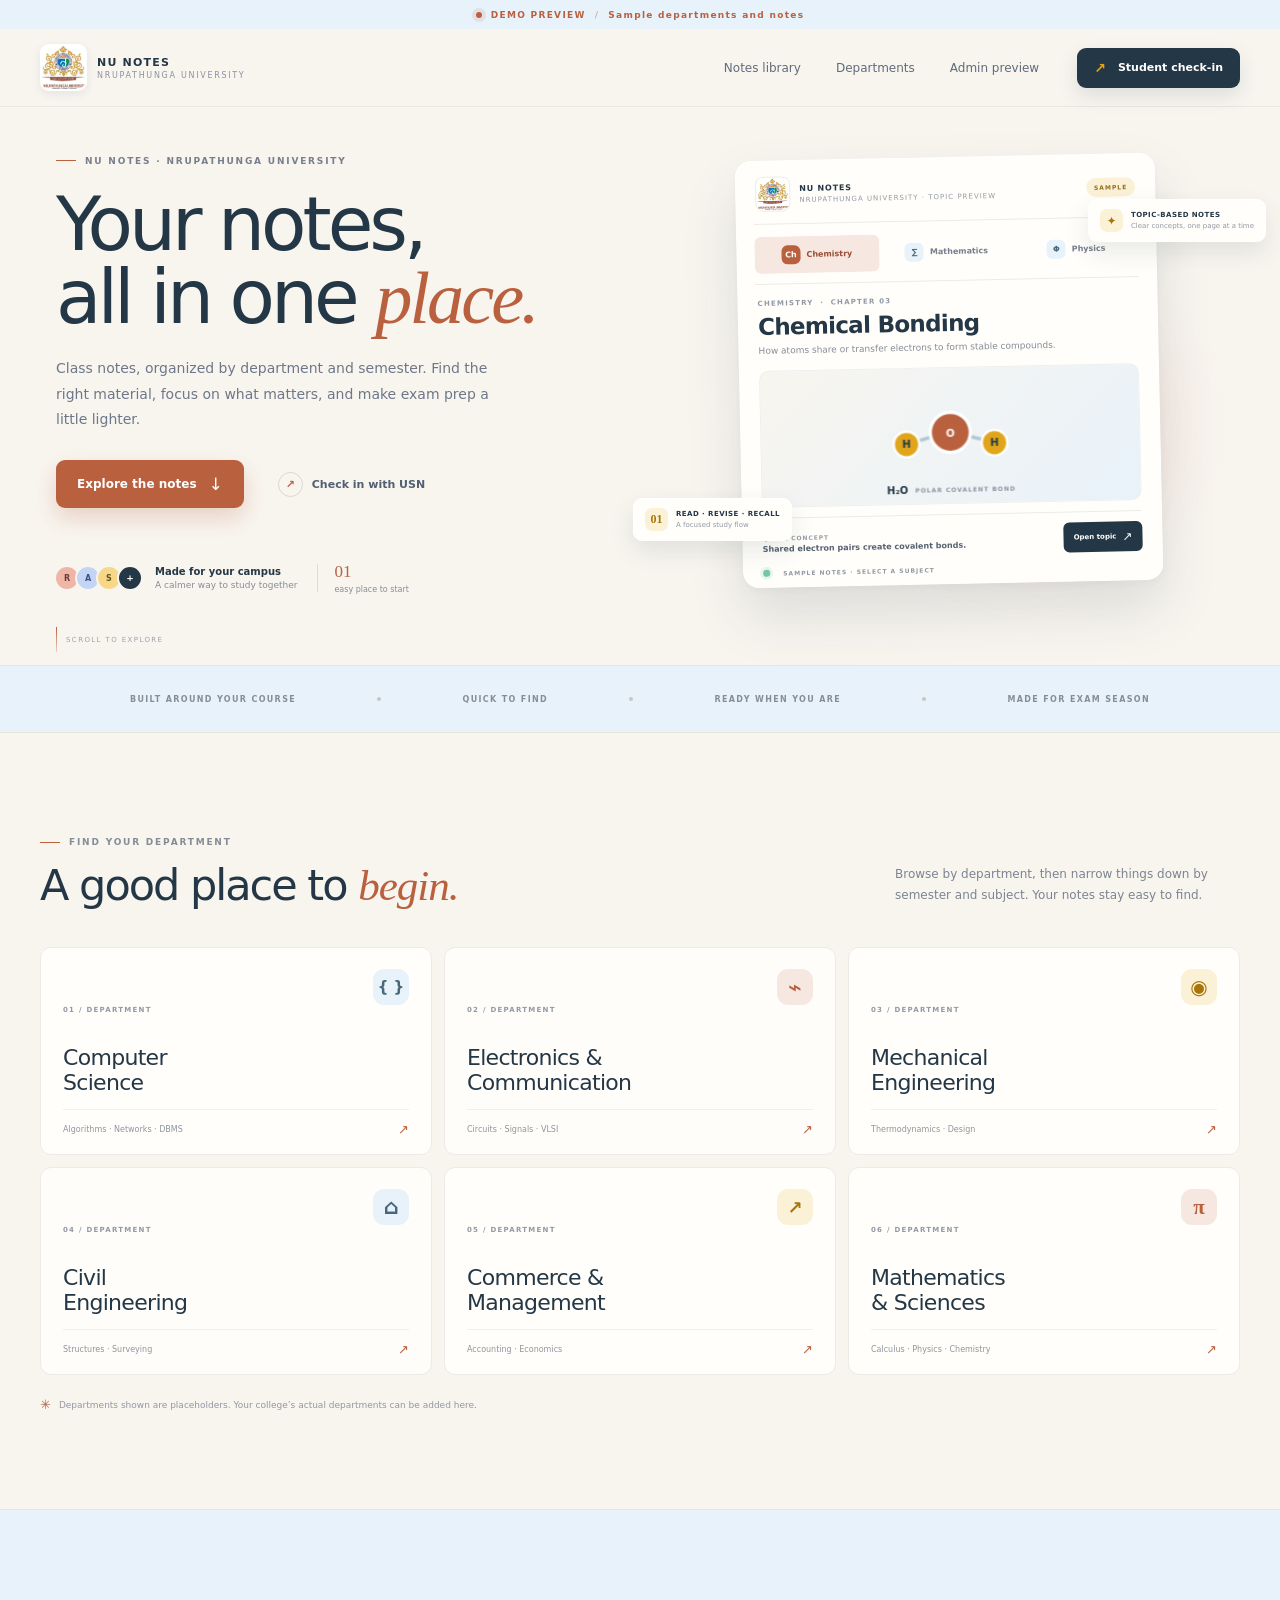
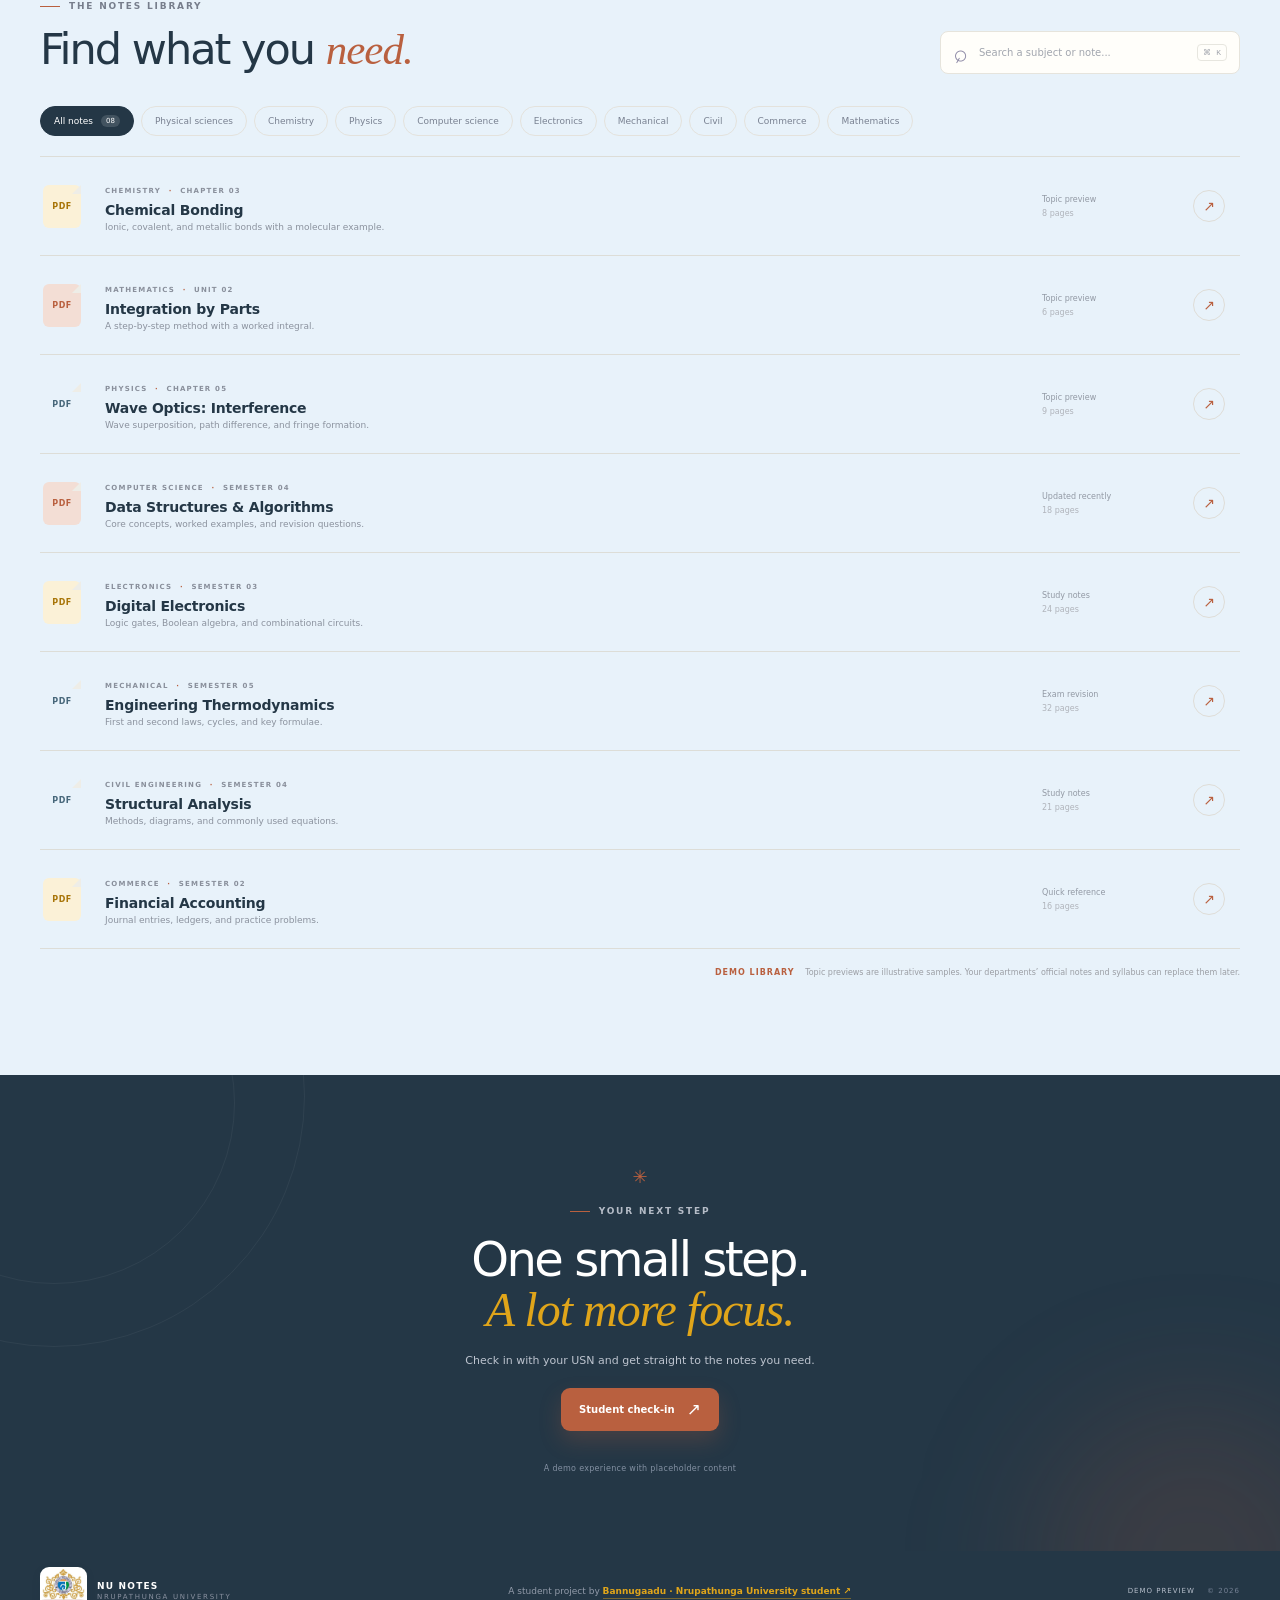
==== index.html @ f1001829 "Add files via upload" ====
<!doctype html>
<html lang="en">
  <head>
    <meta charset="utf-8" />
    <meta name="viewport" content="width=device-width, initial-scale=1" />
    <meta name="theme-color" content="#10192e" />
    <meta name="description" content="NU Notes is a student notes demo for Nrupathunga University." />
    <title>NU Notes — Demo</title>
    <style>
:root{--ink:#243746;--muted:#7b8494;--cream:#F8F5EF;--paper:#fffefa;--violet:#B9603F;--coral:#B9603F;--mint:#b9f1dc;--line:#e9e8e2;--font-sans:'Avenir Next',Avenir,Inter,ui-sans-serif,system-ui,-apple-system,BlinkMacSystemFont,'Segoe UI',sans-serif;--font-serif:'Iowan Old Style',Georgia,'Times New Roman',serif}
*{box-sizing:border-box}
html{scroll-behavior:smooth;scroll-padding-top:88px}
body{margin:0;background:var(--cream);color:var(--ink);font-family:var(--font-sans);font-size:14px;-webkit-font-smoothing:antialiased}
button,input{font:inherit}button{cursor:pointer}a{color:inherit;text-decoration:none}.section-shell{width:min(1200px,calc(100% - 80px));margin:0 auto}
.demo-ribbon{height:29px;display:flex;justify-content:center;align-items:center;gap:9px;background:#E8F2FA;color:#B9603F;font-size:9px;font-weight:700;letter-spacing:1.3px}.pulse-dot{width:6px;height:6px;border-radius:50%;background:#B9603F;box-shadow:0 0 0 4px #B9603F20;animation:pulse 2s ease-in-out infinite}.ribbon-divider{opacity:.45}
.site-header{height:78px;padding:0 max(40px,calc((100vw - 1200px)/2));display:flex;align-items:center;justify-content:space-between;background:var(--cream);position:relative;z-index:10;border-bottom:1px solid #e7e6df}.brand{display:flex;align-items:center;gap:10px;min-width:170px}.brand-mark{position:relative;width:37px;height:37px;display:grid;place-items:center;border-radius:12px;background:var(--ink);color:white;font-family:var(--font-serif);font-size:21px;font-style:italic;box-shadow:0 5px 12px #2437461c}.brand-mark i{position:absolute;width:7px;height:7px;border-radius:50%;background:var(--coral);right:-2px;top:1px;border:1.5px solid var(--cream)}.brand-copy{display:flex;flex-direction:column;gap:2px;letter-spacing:1.2px}.brand-copy strong{font-size:11px;font-weight:700}.brand-copy small{font-size:8px;letter-spacing:1.7px;color:#8a91a0}.main-nav{display:flex;align-items:center;gap:35px;margin-left:auto;margin-right:38px}.main-nav a,.nav-link{font-size:12px;font-weight:500;color:#606b7b;transition:color .2s}.main-nav a:hover,.nav-link:hover{color:var(--violet)}.nav-link{border:0;background:none;padding:0}.button{display:inline-flex;align-items:center;justify-content:center;gap:12px;border:0;border-radius:9px;font-weight:600;transition:transform .2s,box-shadow .2s,background .2s}.button:hover{transform:translateY(-2px)}.button-small{height:40px;padding:0 17px;font-size:11px}.button-dark{background:var(--ink);color:white;box-shadow:0 8px 20px #2437461f}.button-dark:hover{background:#385466;box-shadow:0 10px 22px #2437462a}.button-icon{font-size:14px;color:#E0A51A}.menu-toggle{display:none;background:none;border:0;padding:8px}.menu-toggle span{display:block;width:20px;height:1px;background:var(--ink);margin:5px}
.hero{min-height:558px;display:grid;grid-template-columns:1.03fr .97fr;align-items:center;position:relative;padding-top:35px;padding-bottom:65px}.hero-copy{position:relative;z-index:2;padding:8px 0 0 16px;animation:rise-in .8s both}.eyebrow{display:flex;align-items:center;gap:9px;color:#777e8c;font-size:9px;font-weight:700;letter-spacing:1.8px}.eyebrow-line{width:20px;height:1px;background:var(--coral)}h1,h2,p{margin-top:0}.hero h1{font-size:clamp(46px,5.8vw,76px);line-height:.99;letter-spacing:-4px;margin:22px 0 20px;font-weight:500}.highlight-word{font-family:var(--font-serif);font-style:italic;font-weight:500;color:var(--violet);letter-spacing:-3px}.hero-description{max-width:435px;color:#6d7789;line-height:1.85;font-size:14px;margin-bottom:27px}.hero-actions{display:flex;align-items:center;gap:24px}.button-primary{height:48px;padding:0 21px;background:var(--violet);color:white;font-size:12px;box-shadow:0 10px 22px #B9603F3d}.button-primary:hover{background:#9D4D34;box-shadow:0 12px 26px #B9603F51}.button-primary span{font-size:17px;font-weight:400}.text-button{background:none;border:0;color:#525f73;font-size:11px;font-weight:600;display:flex;align-items:center;gap:9px;padding:10px}.text-button:hover{color:var(--violet)}.play-icon{display:grid;place-items:center;border:1px solid #d8d7d1;width:25px;height:25px;border-radius:50%;font-size:11px;color:var(--violet);transition:all .2s}.text-button:hover .play-icon{background:#E8F2FA;border-color:#E0A51A}.hero-proof{display:flex;align-items:center;gap:12px;margin-top:54px}.avatar-stack{display:flex;padding-left:3px}.avatar-stack span{width:26px;height:26px;border-radius:50%;border:2px solid var(--cream);margin-left:-5px;background:#efb5a7;color:#6b3f39;display:grid;place-items:center;font-size:8px;font-weight:700}.avatar-stack span:nth-child(2){background:#c4d4f5;color:#3b527e}.avatar-stack span:nth-child(3){background:#f7d788;color:#675120}.avatar-stack span:nth-child(4){background:var(--ink);color:#fff;font-size:9px}.hero-proof>div:nth-child(2),.hero-stat{display:flex;flex-direction:column;gap:3px}.hero-proof strong{font-size:10px}.hero-proof small{font-size:9px;color:#858d99}.proof-divider{height:28px;width:1px;background:#ddddd6;margin-left:8px;margin-right:4px}.hero-stat strong{font-family:var(--font-serif);font-size:17px;font-weight:500;color:var(--violet)}.hero-stat small{font-size:8px;color:#858d99}
.hero-visual{height:438px;position:relative;display:grid;place-items:center;animation:fade-in 1s .15s both}.visual-halo{position:absolute;border-radius:50%;filter:blur(1px)}.halo-one{width:350px;height:350px;background:radial-gradient(circle,#E8F2FA 0,#E8F2FA78 48%,#E8F2FA00 73%);animation:halo 7s ease-in-out infinite}.halo-two{width:254px;height:254px;background:#f4d7cd80;filter:blur(35px);transform:translate(98px,55px);animation:halo-two 9s ease-in-out infinite}.orbit{position:absolute;border:1px solid #D7A39440;border-radius:50%;transform:rotate(-23deg)}.orbit-one{width:400px;height:235px;animation:orbit-breathe 8s ease-in-out infinite}.orbit-two{width:345px;height:280px;border-color:#E0A51A40;transform:rotate(36deg)}.paper-main{width:265px;height:322px;position:relative;z-index:2;border-radius:8px 8px 15px 8px;background:linear-gradient(145deg,#fffefa 5%,#F8F5EF 100%);padding:26px 27px;box-shadow:0 28px 55px #44416d20,0 4px 12px #5654770e;transform:rotate(-5deg);animation:float-paper 6s ease-in-out infinite}.paper-main:before{content:'';position:absolute;inset:0;border:1px solid #fff;border-radius:inherit;pointer-events:none}.paper-top,.paper-bottom{display:flex;align-items:center;justify-content:space-between}.paper-kicker{font-size:8px;font-weight:700;letter-spacing:1.7px;color:#777c8b}.paper-kicker span{color:var(--coral);margin-left:3px}.paper-menu{font-size:14px;letter-spacing:1px;color:#a7abb4}.paper-title{font-size:40px;line-height:.97;letter-spacing:-1.5px;font-weight:500;margin-top:41px}.paper-title em{font-family:var(--font-serif);font-weight:500;color:var(--violet)}.paper-rule{width:44px;height:2px;background:var(--coral);margin-top:20px}.paper-lines{display:flex;flex-direction:column;gap:8px;margin-top:18px}.paper-lines i{height:3px;background:#e8e7ee;border-radius:5px;width:92%}.paper-lines i:nth-child(2){width:76%}.paper-lines i:nth-child(3){width:58%}.paper-bottom{position:absolute;left:27px;right:27px;bottom:23px}.paper-tag{font-size:7px;font-weight:700;letter-spacing:1.3px;color:#797f8d}.paper-arrow{width:24px;height:24px;display:grid;place-items:center;border-radius:50%;background:#F4E7E0;color:var(--violet);font-size:14px}.paper-stamp{position:absolute;right:22px;top:111px;width:34px;height:34px;display:grid;place-items:center;border:1px solid #F0DCCF;border-radius:50%;font-family:var(--font-serif);font-style:italic;color:#B9603F;font-size:17px;transform:rotate(8deg)}.floating-note{position:absolute;z-index:3;display:flex;align-items:center;gap:9px;background:#fffefa;border:1px solid #ffffff;box-shadow:0 13px 35px #303c5920;border-radius:11px;padding:10px 12px;animation:float-note 5s ease-in-out infinite}.floating-note strong,.floating-note small{display:block;white-space:nowrap}.floating-note strong{font-size:9px}.floating-note small{font-size:8px;color:#8a91a0;margin-top:3px}.note-left{left:0;top:110px}.note-right{right:-2px;bottom:82px;animation-delay:-2s}.note-icon{width:29px;height:29px;display:grid;place-items:center;border-radius:8px;font-size:16px;font-weight:600}.note-icon.violet{background:#F6E8E1;color:#B9603F}.note-icon.coral{background:#fff0ea;color:#ee795f}.note-check,.note-plus{margin-left:5px;color:#68b691;font-size:12px}.note-plus{color:#a1a5b0}.floating-label{position:absolute;z-index:3;font-size:8px;font-weight:700;letter-spacing:.3px;color:#727a8a;background:#ffffffd9;padding:9px 12px;border-radius:20px;box-shadow:0 6px 18px #303c5910}.label-top{top:38px;right:43px}.mini-spark{color:var(--coral);margin-right:5px}.label-bottom{bottom:31px;left:37px}.live-ring{display:inline-block;width:7px;height:7px;border-radius:50%;background:#75c6a4;margin-right:6px;box-shadow:0 0 0 3px #75c6a428}.visual-spark{position:absolute;color:#E0A51A;font-size:16px;animation:twinkle 2.5s ease-in-out infinite}.spark-a{top:115px;right:64px}.spark-b{bottom:90px;left:54px;color:#E0A51A;animation-delay:1s}.hero-scroll{position:absolute;bottom:13px;left:16px;display:flex;align-items:center;gap:9px;color:#9ca1ab;font-size:7px;letter-spacing:1.4px}.scroll-line{height:25px;width:1px;background:linear-gradient(var(--coral),#f4cfc4)}
.trust-strip{background:#eeede7;border-top:1px solid #e6e5dd;border-bottom:1px solid #e6e5dd}.trust-inner{max-width:1080px;margin:auto;min-height:66px;display:flex;align-items:center;justify-content:space-between;gap:18px;padding:0 30px}.trust-inner span{font-size:8px;letter-spacing:1.35px;font-weight:700;color:#878d96;white-space:nowrap}.trust-inner i{width:4px;height:4px;background:#c8c6bf;border-radius:50%}
.departments-section{padding-top:104px;padding-bottom:97px}.section-heading{display:flex;justify-content:space-between;align-items:flex-end;margin-bottom:37px}.section-heading h2,.library-top h2{font-size:43px;font-weight:500;letter-spacing:-2px;margin:13px 0 0}.serif-accent{font-family:var(--font-serif);font-style:italic;color:var(--violet);font-weight:500;letter-spacing:-1px}.eyebrow-light{color:#858c97}.section-heading>p{max-width:337px;line-height:1.8;color:#7b8492;font-size:12px;margin:0 8px 3px 25px}.department-grid{display:grid;grid-template-columns:repeat(3,1fr);gap:12px}.department-card{height:208px;position:relative;overflow:hidden;text-align:left;border:1px solid #ecebe5;border-radius:11px;padding:21px 22px;background:#fffefa;transition:transform .25s,box-shadow .25s,border-color .25s;color:var(--ink)}.department-card:hover{transform:translateY(-5px);box-shadow:0 16px 32px #24314b12;border-color:#F0DCCF}.dept-number{display:block;font-size:7px;letter-spacing:1.25px;color:#9399a4;font-weight:700}.dept-icon{position:absolute;right:22px;top:21px;width:36px;height:36px;display:grid;place-items:center;border-radius:11px;font-size:15px;font-weight:600;transition:transform .4s}.department-card:hover .dept-icon{transform:rotate(-9deg) scale(1.06)}.icon-cs{background:#F6E8E1;color:#B9603F}.icon-ece{background:#fff0e9;color:#eb806a;font-size:23px}.icon-mech{background:#e7f6ee;color:#48a882;font-size:20px}.icon-civil{background:#edf3ff;color:#6e8cc9;font-size:21px}.icon-commerce{background:#fff4db;color:#c39235;font-size:18px}.icon-math{background:#fceaf3;color:#c96a98;font-family:var(--font-serif);font-size:21px}.department-card>strong{display:block;font-size:22px;font-weight:500;line-height:1.13;letter-spacing:-.7px;margin-top:32px}.dept-footer{position:absolute;left:22px;right:22px;bottom:17px;display:flex;justify-content:space-between;align-items:center;border-top:1px solid #f0efea;padding-top:12px}.dept-footer small{font-size:8px;color:#8e95a0}.dept-footer b{font-size:13px;color:#B9603F;font-weight:400}.card-ece{background:#fffdfa}.card-civil{background:#fffdfa}.departments-note{display:flex;align-items:center;gap:8px;margin-top:22px;font-size:9px;color:#9197a2}.note-star{color:var(--coral);font-size:13px}
.library-section{background:#eeede7;padding:91px 0 98px;border-top:1px solid #e5e4dd}.library-top{display:flex;justify-content:space-between;align-items:flex-end}.library-top h2{margin-bottom:0}.library-search{width:300px;height:43px;background:#fffefa;border:1px solid #e6e4dc;border-radius:8px;display:flex;align-items:center;gap:10px;padding:0 12px}.search-icon{font-size:24px;color:#8f8ba7;line-height:1;transform:rotate(-15deg)}.library-search input{width:100%;border:0;background:transparent;outline:0;font-size:10px;color:var(--ink)}.library-search input::placeholder{color:#a1a5ae}.library-search:focus-within{border-color:#D7A394;box-shadow:0 0 0 3px #B9603F16}.library-search kbd{font-size:8px;white-space:nowrap;color:#a3a6ae;border:1px solid #e7e6df;border-radius:4px;padding:3px 5px}.filter-row{display:flex;gap:7px;margin:32px 0 17px;overflow:auto;padding-bottom:3px}.filter-chip{display:flex;align-items:center;gap:8px;border:1px solid #e4e2dc;border-radius:20px;background:transparent;padding:8px 13px;color:#798191;font-size:9px;white-space:nowrap;transition:all .2s}.filter-chip:hover{border-color:#E0A51A;color:var(--violet)}.filter-chip.is-active{background:var(--ink);color:white;border-color:var(--ink)}.filter-chip span{border-radius:10px;padding:2px 5px;background:#ffffff24;font-size:7px}.notes-list{border-top:1px solid #ddddd7}.note-row{min-height:99px;display:grid;grid-template-columns:46px minmax(230px,1fr) 135px 35px;align-items:center;gap:16px;border-bottom:1px solid #ddddd7;padding:14px 12px 14px 3px;transition:background .2s}.note-row:hover{background:#f6f5f0}.file-type{width:38px;height:43px;border-radius:6px;display:grid;place-items:center;font-size:8px;font-weight:700;letter-spacing:.5px;position:relative}.file-type:after{content:'';position:absolute;right:0;top:0;border-style:solid;border-width:0 0 9px 9px;border-color:transparent transparent #eeede7 transparent}.file-purple{background:#F3DED5;color:#B9603F}.file-coral{background:#ffe8e1;color:#dd795f}.file-blue{background:#e0ebfc;color:#6586c4}.file-green{background:#e0f2e6;color:#539872}.file-yellow{background:#f8edcc;color:#b49340}.file-pink{background:#f7e1ed;color:#bd6992}.note-info .note-dept{font-size:7px;font-weight:700;letter-spacing:1.2px;color:#898f9b}.note-dept i{font-style:normal;color:var(--coral);margin:0 4px}.note-info h3{font-size:14px;font-weight:600;margin:6px 0 4px;letter-spacing:-.2px}.note-info p{font-size:9px;color:#8b929e;margin:0}.note-meta{display:flex;flex-direction:column;gap:5px;color:#9299a4;font-size:8px}.note-meta small{color:#b0b4bb;font-size:8px}.download-button{width:32px;height:32px;border:1px solid #dfddd7;border-radius:50%;background:transparent;color:#B9603F;font-size:14px;transition:all .2s}.download-button:hover{background:var(--violet);border-color:var(--violet);color:white;transform:translate(2px,-2px)}.library-demo-note{margin-top:19px;text-align:right;color:#9b9ea4;font-size:8px}.library-demo-note span{color:#B9603F;font-weight:700;letter-spacing:1px;margin-right:8px}.empty-state{text-align:center;padding:60px 20px;color:#9197a2}.empty-state>span{display:block;font-size:30px;color:#B9603F;margin-bottom:9px}.empty-state strong{display:block;color:var(--ink);font-size:14px}.empty-state p{font-size:10px}.empty-state button{border:0;background:none;color:var(--violet);font-size:10px;text-decoration:underline}
.closing-section{position:relative;overflow:hidden;background:#243746;color:white;padding:91px 0 78px;text-align:center}.closing-section:before,.closing-section:after{content:'';position:absolute;width:360px;height:360px;border:1px solid #ffffff0d;border-radius:50%;top:-153px;left:-127px}.closing-section:after{width:500px;height:500px;top:-230px;left:-197px}.closing-orb{position:absolute;width:330px;height:330px;border-radius:50%;background:#B9603F26;filter:blur(65px);right:-80px;bottom:-175px;animation:halo 8s ease-in-out infinite}.closing-inner{position:relative;z-index:1}.closing-star{color:var(--coral);font-size:18px;margin-bottom:19px;animation:twinkle 3s infinite}.closing-section .eyebrow{justify-content:center;color:#b5bcc7}.closing-section .eyebrow-line{background:var(--coral)}.closing-section h2{font-size:48px;line-height:1.05;letter-spacing:-2.5px;font-weight:500;margin:18px 0}.closing-section .serif-accent{color:#E0A51A}.closing-section p{color:#bdc4cf;font-size:11px;margin-bottom:21px}.button-light{height:43px;padding:0 18px;font-size:10px}.closing-footnote{margin-top:33px;color:#8390a2;font-size:8px;letter-spacing:.3px}.site-footer{height:80px;padding:0 max(40px,calc((100vw - 1200px)/2));display:flex;align-items:center;justify-content:space-between;background:#243746;color:white}.footer-brand .brand-mark{width:30px;height:30px;font-size:17px;background:#26334c}.footer-brand .brand-mark i{border-color:#243746;width:6px;height:6px}.footer-brand .brand-copy strong{font-size:9px}.footer-brand .brand-copy small{font-size:7px}.footer-center{color:#929baa;font-size:9px}.footer-right{display:flex;gap:12px;color:#b7bfcc;font-size:7px;letter-spacing:1px}.footer-right span{color:#778397}
.modal-backdrop{position:fixed;inset:0;z-index:30;background:#243746d6;display:grid;place-items:center;padding:20px;backdrop-filter:blur(8px);animation:fade-in .2s both}.modal-backdrop[hidden]{display:none}.modal-card{position:relative;width:min(100%,440px);max-height:min(92vh,780px);overflow-y:auto;background:#fffefa;border-radius:16px;padding:38px 40px 29px;box-shadow:0 28px 80px #172b3965;animation:modal-in .3s cubic-bezier(.2,.75,.25,1) both}.modal-close{position:absolute;right:19px;top:15px;border:0;background:#f1f0eb;color:#727989;border-radius:50%;width:29px;height:29px;font-size:19px;line-height:1}.modal-close:hover{background:#E8F2FA;color:var(--violet)}.modal-mark{width:35px;height:35px;background:var(--ink);color:white;border-radius:11px;display:grid;place-items:center;font-family:var(--font-serif);font-style:italic;font-size:19px;margin-bottom:23px}.modal-card h2{font-size:32px;font-weight:500;letter-spacing:-1.5px;line-height:1.08;margin:12px 0}.modal-copy{font-size:10px;line-height:1.7;color:#858c98;margin-bottom:23px}.checkin-card form{display:flex;flex-direction:column}.checkin-card label{font-size:9px;font-weight:700;color:#626d7d;margin:0 0 7px}.checkin-card input{height:43px;border:1px solid #e2e1dc;border-radius:7px;background:#fff;padding:0 12px;color:var(--ink);font-size:11px;outline:none;margin-bottom:16px}.checkin-card input:focus{border-color:#D7A394;box-shadow:0 0 0 3px #B9603F1a}.checkin-card input::placeholder{color:#afb2ba}.form-submit{width:100%;margin-top:2px}.privacy-note{display:flex;gap:7px;color:#9a9eaa;font-size:8px;line-height:1.6;margin:16px 0 0}.privacy-note span{color:#B9603F}.admin-card{width:min(100%,750px);padding:35px 38px 27px}.admin-header{display:flex;align-items:center;justify-content:space-between}.admin-header h2{margin-bottom:0}.demo-badge{font-size:7px;font-weight:700;letter-spacing:1.2px;color:#927c26;background:#faf1d6;border-radius:10px;padding:7px 10px}.admin-description{color:#858c98;font-size:10px;margin:12px 0 20px}.admin-summary{height:72px;display:flex;align-items:center;gap:13px;padding:12px 15px;background:#E8F2FA;border-radius:8px;margin-bottom:20px}.summary-icon{width:32px;height:32px;border-radius:9px;background:#fff;color:#B9603F;display:grid;place-items:center}.admin-summary>div{display:flex;flex-direction:column;gap:2px}.admin-summary strong{font-family:var(--font-serif);font-weight:500;font-size:21px;color:#243746}.admin-summary small{color:#828492;font-size:8px}.summary-side{margin-left:auto;padding-left:17px;border-left:1px solid #d9d5f0;min-width:92px}.summary-side strong{font-size:18px}.table-wrap{overflow-x:auto}table{border-collapse:collapse;width:100%;white-space:nowrap;text-align:left}th{padding:10px 8px;border-bottom:1px solid #e7e6df;color:#a1a5ad;font-size:7px;letter-spacing:1.1px}td{padding:12px 8px;border-bottom:1px solid #efeee9;color:#727b89;font-size:9px}td:first-child{color:#39465a;font-weight:600}.student-avatar{display:inline-grid;place-items:center;width:25px;height:25px;vertical-align:middle;border-radius:50%;background:#F3DED5;color:#B9603F;font-size:7px;margin-right:7px}.avatar-peach{background:#ffe5da;color:#c8715d}.avatar-lilac{background:#efe2f5;color:#996fb0}.login-count{display:inline-grid;place-items:center;min-width:24px;height:22px;border-radius:7px;background:#E8F2FA;color:#B9603F;font-weight:700;padding:0 5px}.admin-footnote{font-size:8px;line-height:1.6;color:#9a9eaa;margin:16px 0 0}.toast{position:fixed;z-index:50;left:50%;bottom:24px;transform:translate(-50%,16px);background:#18253c;color:white;padding:12px 17px;border-radius:8px;font-size:10px;box-shadow:0 8px 24px #24374640;opacity:0;pointer-events:none;transition:all .25s;max-width:min(90vw,470px);text-align:center}.toast.is-visible{opacity:1;transform:translate(-50%,0)}.no-scroll{overflow:hidden}
.note-row[hidden]{display:none}
@keyframes pulse{0%,100%{box-shadow:0 0 0 3px #B9603F20}50%{box-shadow:0 0 0 6px #B9603F0c}}@keyframes rise-in{from{opacity:0;transform:translateY(18px)}to{opacity:1;transform:translateY(0)}}@keyframes fade-in{from{opacity:0}to{opacity:1}}@keyframes modal-in{from{opacity:0;transform:translateY(12px) scale(.985)}to{opacity:1;transform:translateY(0) scale(1)}}@keyframes float-paper{0%,100%{transform:rotate(-5deg) translateY(0)}50%{transform:rotate(-3.5deg) translateY(-9px)}}@keyframes float-note{0%,100%{transform:translateY(0)}50%{transform:translateY(-7px)}}@keyframes halo{0%,100%{transform:scale(1);opacity:.85}50%{transform:scale(1.07);opacity:1}}@keyframes halo-two{0%,100%{transform:translate(98px,55px)}50%{transform:translate(75px,35px)}}@keyframes orbit-breathe{0%,100%{transform:rotate(-23deg) scale(1)}50%{transform:rotate(-19deg) scale(1.04)}}@keyframes twinkle{0%,100%{opacity:.45;transform:scale(.88) rotate(0)}50%{opacity:1;transform:scale(1.08) rotate(15deg)}}
@media(max-width:900px){.section-shell{width:min(100% - 48px,700px)}.site-header{padding:0 24px}.main-nav{gap:20px;margin-right:22px}.hero{grid-template-columns:1fr 1fr;min-height:520px}.hero-copy{padding-left:0}.hero h1{font-size:58px}.hero-visual{transform:scale(.86);margin:0 -25px}.note-left{left:-14px}.note-right{right:-20px}.trust-inner{padding:0 24px}.trust-inner span{font-size:7px;letter-spacing:.9px}.department-card{padding:18px}.department-card>strong{font-size:19px}.dept-footer{left:18px;right:18px}.dept-footer small{font-size:7px}.site-footer{padding:0 24px}}
@media(max-width:650px){html{scroll-padding-top:68px}.demo-ribbon{font-size:8px;letter-spacing:1px}.site-header{height:66px;padding:0 19px}.brand{min-width:auto}.brand-mark{width:33px;height:33px}.brand-copy strong{font-size:10px}.brand-copy small{font-size:7px}.site-header>.button{margin-left:auto;margin-right:10px}.button-small{height:36px;padding:0 12px;font-size:9px}.menu-toggle{display:block}.main-nav{display:none;position:absolute;top:65px;left:0;right:0;margin:0;padding:16px 20px 20px;background:var(--cream);border-bottom:1px solid var(--line);box-shadow:0 14px 20px #24374610;flex-direction:column;align-items:flex-start;gap:17px}.main-nav.is-open{display:flex}.main-nav a,.nav-link{font-size:12px}.section-shell{width:calc(100% - 38px)}.hero{display:flex;flex-direction:column;align-items:stretch;padding-top:50px;padding-bottom:54px;min-height:auto}.hero-copy{padding:0}.hero h1{font-size:56px;letter-spacing:-3px;margin:19px 0 17px}.highlight-word{letter-spacing:-2px}.hero-description{font-size:12px;max-width:390px;line-height:1.8}.hero-actions{gap:9px;flex-wrap:wrap}.button-primary{height:44px;padding:0 16px;font-size:10px}.text-button{font-size:10px;padding:7px}.hero-proof{margin-top:29px}.hero-visual{height:330px;transform:scale(.82);transform-origin:top center;margin:-2px -35px -25px}.paper-main{width:235px;height:285px;padding:22px}.paper-title{font-size:35px;margin-top:33px}.paper-bottom{left:22px;right:22px;bottom:19px}.paper-stamp{top:100px;right:18px}.floating-note{padding:8px 9px;gap:7px}.note-left{left:0;top:80px}.note-right{right:0;bottom:60px}.floating-label{font-size:7px}.label-top{right:30px;top:22px}.label-bottom{left:35px;bottom:18px}.hero-scroll{display:none}.trust-inner{overflow:hidden;justify-content:flex-start;padding:0 19px;gap:14px;min-height:58px}.trust-inner span{font-size:7px}.trust-inner span:nth-of-type(n+3),.trust-inner i:nth-of-type(n+2){display:none}.departments-section{padding-top:66px;padding-bottom:65px}.section-heading{display:block;margin-bottom:24px}.section-heading h2,.library-top h2{font-size:36px;letter-spacing:-1.6px}.section-heading>p{font-size:10px;max-width:340px;margin:12px 0 0}.department-grid{grid-template-columns:repeat(2,1fr);gap:9px}.department-card{height:175px;padding:15px}.dept-number{font-size:6px;letter-spacing:.8px}.dept-icon{width:30px;height:30px;right:14px;top:14px;border-radius:9px;font-size:13px}.department-card>strong{font-size:17px;margin-top:29px}.dept-footer{left:15px;right:15px;bottom:13px;padding-top:9px}.dept-footer small{font-size:6px;white-space:nowrap;overflow:hidden;text-overflow:ellipsis;max-width:calc(100% - 15px)}.dept-footer b{font-size:11px}.departments-note{font-size:8px;line-height:1.5;align-items:flex-start}.library-section{padding:64px 0 67px}.library-top{display:block}.library-top h2{margin-bottom:19px}.library-search{width:100%;height:41px}.filter-row{margin:17px 0 12px;gap:6px}.filter-chip{font-size:8px;padding:7px 10px}.note-row{grid-template-columns:38px minmax(0,1fr) 31px;gap:10px;min-height:84px;padding:12px 2px}.file-type{width:33px;height:38px;font-size:7px}.note-info .note-dept{font-size:6px;letter-spacing:.8px}.note-info h3{font-size:11px;margin:5px 0 3px}.note-info p{font-size:8px;line-height:1.4}.note-meta{display:none}.download-button{width:29px;height:29px;font-size:12px}.library-demo-note{text-align:left;line-height:1.6;font-size:7px}.closing-section{padding:68px 0 56px}.closing-section h2{font-size:40px;letter-spacing:-2px}.closing-section p{max-width:270px;margin:0 auto 19px;font-size:10px;line-height:1.6}.site-footer{height:auto;min-height:90px;padding:17px 19px;display:grid;grid-template-columns:1fr auto;row-gap:11px}.footer-center{grid-column:1/-1;grid-row:2;font-size:8px}.footer-right{font-size:6px;gap:7px}.footer-brand .brand-mark{width:27px;height:27px}.footer-brand .brand-copy strong{font-size:8px}.footer-brand .brand-copy small{font-size:6px}.modal-card{padding:32px 25px 24px}.modal-card h2{font-size:28px}.admin-card{padding:30px 19px 21px}.admin-header{align-items:flex-start;gap:6px}.admin-header h2{font-size:25px}.demo-badge{margin-top:18px;font-size:6px}.admin-description{font-size:9px}.table-wrap{margin:0 -8px}th{font-size:6px;padding:9px 6px}td{font-size:8px;padding:11px 6px}.student-avatar{width:22px;height:22px;margin-right:4px}.login-count{height:20px;min-width:21px}.toast{bottom:15px;font-size:9px}}
@media(prefers-reduced-motion:reduce){*,*::before,*::after{scroll-behavior:auto!important;animation-duration:.01ms!important;animation-iteration-count:1!important;transition-duration:.01ms!important}}

/* Nrupathunga University demo branding */
.brand-mark.brand-logo{flex:0 0 47px;width:47px;height:47px;padding:2px;border-radius:9px;background:#fff;box-shadow:0 3px 10px #24374616;overflow:hidden}
.brand-logo img{display:block;width:100%;height:100%;object-fit:contain;border-radius:7px}
.modal-logo{width:49px;height:49px;padding:2px;background:#fff;border:1px solid var(--line);overflow:hidden}
.modal-logo img{display:block;width:100%;height:100%;object-fit:contain;border-radius:7px}
.site-footer .footer-center a{color:#E0A51A;font-weight:600;border-bottom:1px solid #E0A51A70;padding-bottom:2px}
.site-footer .footer-center a:hover{color:#F0C253;border-color:#F0C253}
.trust-strip,.library-section{background:#E8F2FA}
.card-cs .icon-cs{background:#E8F2FA;color:#47677A}
.card-ece .icon-ece{background:#F6E8E1;color:#B9603F}
.card-mech .icon-mech{background:#FBF1D7;color:#A87508}
.card-civil .icon-civil{background:#E8F2FA;color:#47677A}
.card-commerce .icon-commerce{background:#FBF1D7;color:#A87508}
.card-math .icon-math{background:#F6E8E1;color:#B9603F}
.file-purple,.file-pink{background:#F3DED5;color:#B9603F}
.file-coral,.file-yellow{background:#FBF1D7;color:#A87508}
.file-blue,.file-green{background:#E8F2FA;color:#47677A}
.admin-summary{background:#E8F2FA}
.summary-icon{color:#B9603F}
.login-count{background:#F6E8E1;color:#B9603F}
@media(max-width:650px){.brand-mark.brand-logo{flex-basis:39px;width:39px;height:39px}.footer-brand .brand-mark.brand-logo{flex-basis:34px;width:34px;height:34px}}
@media(max-width:650px){.brand-copy small{font-size:6px;letter-spacing:.65px}}

/* Animated topic preview */
.hero-visual{overflow:visible}
.study-window{position:relative;z-index:2;width:min(100%,420px);padding:15px 17px 10px;border:1px solid #ffffff;border-radius:16px;background:#fffefa;box-shadow:0 28px 55px #24374620,0 3px 10px #2437460a;transform:rotate(-1.2deg);animation:study-float 7s ease-in-out infinite}
.study-window-top{display:flex;align-items:center;gap:9px;padding:0 2px 12px;border-bottom:1px solid #ecebe5}
.window-logo,.reader-logo{display:grid;place-items:center;flex:0 0 auto;width:35px;height:35px;overflow:hidden;border:1px solid #ecebe5;border-radius:8px;background:white;padding:1px}
.window-logo img,.reader-logo img{width:100%;height:100%;object-fit:contain}
.window-brand,.reader-brand{display:flex;flex-direction:column;gap:3px;min-width:0}
.window-brand strong,.reader-brand strong{font-size:8px;letter-spacing:.8px;color:#243746}
.window-brand small,.reader-brand small{font-size:7px;letter-spacing:1px;color:#9299a4}
.sample-pill,.reader-sample-badge{margin-left:auto;padding:6px 8px;border-radius:20px;background:#FBF1D7;color:#946c15;font-size:6px;font-weight:700;letter-spacing:1px;white-space:nowrap}
.subject-tabs{display:flex;gap:5px;padding:12px 0 10px;border-bottom:1px solid #ecebe5}
.subject-tab{display:flex;align-items:center;justify-content:center;gap:6px;flex:1;min-width:0;padding:8px 5px;border:1px solid transparent;border-radius:7px;background:transparent;color:#777e8c;font-size:8px;font-weight:600;white-space:nowrap;transition:all .22s}
.subject-tab span{display:grid;place-items:center;width:19px;height:19px;border-radius:6px;background:#E8F2FA;color:#47677A;font-size:8px;font-weight:700}
.subject-tab:hover{background:#F8F5EF;color:#243746}
.subject-tab.is-active{background:#F6E8E1;color:#9D4D34}
.subject-tab.is-active span{background:#B9603F;color:#fff}
.topic-preview{padding:15px 2px 1px}
.topic-kicker{display:block;font-size:7px;font-weight:700;letter-spacing:1.2px;color:#9299a4}
.topic-kicker i,.reader-page-kicker i{font-style:normal;color:#E0A51A;margin:0 3px}
.topic-heading h2{font-size:23px;line-height:1.1;letter-spacing:-.7px;color:#243746;margin:7px 0 5px;font-weight:600}
.topic-heading p{margin:0;color:#858c98;font-size:9px;line-height:1.55;max-width:330px}
.topic-diagram-wrap{height:137px;margin:12px 0 10px;display:grid;place-items:center;overflow:hidden;border:1px solid #edf0ef;border-radius:10px;background:linear-gradient(135deg,#F8F5EF 0%,#E8F2FA 100%);position:relative}
.topic-diagram-wrap:before{content:'';position:absolute;inset:0;background-image:radial-gradient(#24374612 .7px,transparent .7px);background-size:12px 12px;opacity:.55;pointer-events:none}
.topic-diagram{position:relative;z-index:1;width:100%;height:100%;display:grid;place-items:center;animation:topic-pop .45s cubic-bezier(.2,.75,.25,1) both}
.topic-diagram[hidden]{display:none}
.topic-diagram svg{width:100%;height:100px;overflow:visible}
.bond-line{stroke:#AFC5D2;stroke-width:4;stroke-linecap:round;stroke-dasharray:50;animation:draw-bond 1.1s ease-out both}
.atom-main{fill:#B9603F;stroke:#fff;stroke-width:4}.atom-side{fill:#E0A51A;stroke:#fff;stroke-width:3}.atom-label{fill:#243746;font-size:13px;font-family:var(--font-sans);font-weight:700}.atom-label-light{fill:white}
.diagram-caption{position:absolute;bottom:8px;left:0;right:0;display:flex;justify-content:center;align-items:center;gap:7px}.diagram-caption strong{font-size:10px;color:#243746}.diagram-caption span{font-size:6px;letter-spacing:1px;font-weight:700;color:#8a91a0}
.topic-diagram[data-topic-diagram="mathematics"]{grid-template-columns:1fr 1fr;padding:6px 16px 2px;gap:2px}
.equation-card{display:flex;flex-direction:column;gap:9px;align-items:flex-start}.equation-card span{font-size:6px;letter-spacing:1px;font-weight:700;color:#9299a4}.equation-card strong{font-family:var(--font-serif);font-size:17px;color:#243746;font-weight:500;white-space:nowrap}.equation-card small{font-size:7px;color:#858c98}.equation-card i{color:#B9603F;font-style:normal}
.graph-axis{stroke:#AFC5D2;stroke-width:1.5;stroke-linecap:round}.graph-curve{fill:none;stroke:#B9603F;stroke-width:3;stroke-linecap:round;stroke-dasharray:360;animation:draw-curve 1.2s ease-out both}.graph-point{fill:#E0A51A;stroke:#fff;stroke-width:2}.graph-label{fill:#8A91A0;font-size:8px;font-family:var(--font-sans);font-weight:700}
.wave-axis{stroke:#AFC5D2;stroke-width:1}.wave-path{fill:none;stroke:#B9603F;stroke-width:3;stroke-linecap:round;stroke-dasharray:500;animation:draw-curve 1.4s ease-out both}.wave-two{stroke:#E0A51A;stroke-width:1.6;stroke-dasharray:5 5;animation-delay:.15s}.wave-dot{fill:#243746;stroke:#fff;stroke-width:2}
.topic-bottom-row{display:flex;align-items:center;justify-content:space-between;gap:10px;border-top:1px solid #ecebe5;padding-top:10px}.topic-bottom-row>span{display:flex;flex-direction:column;gap:3px;min-width:0}.topic-bottom-row small{font-size:6px;letter-spacing:.9px;color:#9a9eaa;font-weight:700}.topic-bottom-row strong{max-width:240px;overflow:hidden;text-overflow:ellipsis;white-space:nowrap;color:#566271;font-size:8px;font-weight:600}.topic-open-button{display:flex;align-items:center;gap:6px;border:0;background:#243746;color:white;border-radius:6px;padding:8px 10px;font-size:7px;font-weight:700;white-space:nowrap;transition:all .2s}.topic-open-button:hover{background:#B9603F;transform:translateY(-1px)}.topic-open-button span{font-size:12px;font-weight:400}
.study-window-footer{display:flex;align-items:center;gap:7px;padding:10px 2px 0;color:#9299a4;font-size:6px;font-weight:700;letter-spacing:1px}
.study-float{position:absolute;z-index:4;display:flex;align-items:center;gap:8px;padding:9px 11px;border:1px solid white;border-radius:9px;background:#fffefa;box-shadow:0 10px 25px #2437461b;animation:float-note 5s ease-in-out infinite}
.study-float>span:first-child{width:23px;height:23px;display:grid;place-items:center;border-radius:7px;background:#FBF1D7;color:#A87508;font-size:12px}
.study-float strong,.study-float small{display:block;white-space:nowrap}.study-float strong{font-size:7px;letter-spacing:.45px;color:#243746}.study-float small{font-size:7px;color:#9299a4;margin-top:3px}.float-top{right:-26px;top:47px}.float-bottom{left:-25px;bottom:49px;animation-delay:-2.3s}.study-float .float-page{background:#F6E8E1;color:#B9603F;font-family:var(--font-serif);font-size:10px;font-weight:700}
.topic-preview.is-animating .topic-heading{animation:topic-pop .3s ease-out both}
.note-preview-backdrop{padding:20px}
.note-reader-card{position:relative;width:min(100%,880px);max-height:min(92vh,850px);overflow:auto;background:#fffefa;border-radius:16px;padding:22px 27px 24px;box-shadow:0 28px 80px #172b3959;animation:modal-in .3s cubic-bezier(.2,.75,.25,1) both}
.reader-topbar{display:flex;align-items:center;gap:10px;padding:0 25px 15px 0;border-bottom:1px solid #e9e8e2}
.reader-logo{width:38px;height:38px}.reader-brand strong{font-size:9px;letter-spacing:1px}.reader-brand small{font-size:7px}.reader-sample-badge{font-size:7px}
.reader-progress{height:3px;background:#E8F2FA;margin:0 0 22px}.reader-progress span{display:block;width:33%;height:100%;background:#B9603F;border-radius:0 3px 3px 0}
.reader-layout{display:grid;grid-template-columns:160px minmax(0,1fr);gap:26px;min-height:440px}
.reader-sidebar{padding:9px 18px 0 0;border-right:1px solid #e9e8e2}
.reader-sidebar-kicker{display:block;margin-bottom:13px;color:#9299a4;font-size:7px;font-weight:700;letter-spacing:1.1px}
.reader-sidebar>strong{display:block;margin-bottom:18px;color:#243746;font-size:9px;letter-spacing:.8px}
.reader-outline-step{display:flex;align-items:center;gap:8px;padding:9px 0;color:#9299a4;font-size:8px;border-top:1px solid #f0efea}
.reader-outline-step i{font-style:normal;color:#b1b5bd;font-family:var(--font-serif);font-size:12px}
.reader-outline-step.is-current{color:#243746;font-weight:700}.reader-outline-step.is-current i{color:#B9603F}
.reader-sidebar-note{margin-top:35px;border-radius:8px;background:#E8F2FA;padding:11px;color:#75808d;font-size:8px;line-height:1.6}
.reader-page{padding:8px 9px 0 0;max-width:590px}
.reader-page-kicker{font-size:7px;font-weight:700;letter-spacing:1.2px;color:#9299a4}
.reader-page h2{margin:10px 0 8px;color:#243746;font-size:32px;letter-spacing:-1.3px;font-weight:600}
.reader-intro{max-width:540px;margin:0 0 17px;color:#727b89;font-size:10px;line-height:1.75}
.reader-diagram{display:grid;place-items:center;min-height:155px;margin-bottom:17px;padding:10px;border:1px solid #e8edf0;border-radius:11px;background:linear-gradient(135deg,#F8F5EF,#E8F2FA);overflow:hidden}
.reader-topic-diagram{width:min(100%,390px);height:138px;border:0;border-radius:0;background:transparent}
.reader-topic-diagram:before{display:none}.reader-topic-diagram svg{height:122px}
.reader-generic-diagram{width:100%;min-height:128px;display:flex;flex-direction:column;justify-content:center;align-items:center;gap:10px;border-radius:8px;background:radial-gradient(circle at 50% 10%,#F6E8E1,transparent 55%)}
.reader-generic-diagram span{color:#A87508;font-size:7px;font-weight:700;letter-spacing:1.2px}.reader-generic-diagram strong{font-family:var(--font-serif);font-size:22px;font-weight:500;color:#243746;text-align:center}
.reader-core{border-left:2px solid #B9603F;padding:2px 0 2px 11px;margin:0 0 15px}.reader-core span,.reader-revision span{display:block;color:#A87508;font-size:7px;font-weight:700;letter-spacing:1.1px;margin-bottom:5px}.reader-core p{margin:0;color:#536171;font-size:9px;line-height:1.7}
.reader-revision{padding:11px 13px;border-radius:8px;background:#F8F5EF}.reader-revision strong{display:block;color:#536171;font-size:9px;line-height:1.7;font-weight:500}
.reader-page-footer{display:flex;justify-content:space-between;gap:10px;margin-top:20px;padding-top:10px;border-top:1px solid #e9e8e2;color:#9a9eaa;font-size:6px;font-weight:700;letter-spacing:.8px}
@keyframes study-float{0%,100%{transform:rotate(-1.2deg) translateY(0)}50%{transform:rotate(-.2deg) translateY(-7px)}}
@keyframes topic-pop{from{opacity:0;transform:translateY(8px) scale(.98)}to{opacity:1;transform:translateY(0) scale(1)}}
@keyframes draw-bond{from{stroke-dashoffset:50;opacity:.3}to{stroke-dashoffset:0;opacity:1}}
@keyframes draw-curve{from{stroke-dashoffset:360;opacity:.25}to{stroke-dashoffset:0;opacity:1}}
@media(max-width:900px){.study-window{width:min(100%,390px)}.float-top{right:-19px}.float-bottom{left:-18px}}
@media(max-width:650px){.hero-visual{height:340px;transform:scale(.84);transform-origin:top center;margin:-4px -28px -10px}.study-window{width:408px;max-width:100%;padding:13px 14px 9px;transform:none}.study-window-top{padding-bottom:10px}.window-logo{width:31px;height:31px}.window-brand strong{font-size:7px}.window-brand small{font-size:6px}.sample-pill{font-size:5px;padding:5px 7px}.subject-tabs{padding:9px 0 8px;gap:3px}.subject-tab{font-size:7px;padding:6px 3px;gap:4px}.subject-tab span{width:17px;height:17px;font-size:7px}.topic-preview{padding-top:11px}.topic-heading h2{font-size:20px;margin:6px 0 4px}.topic-heading p{font-size:8px}.topic-diagram-wrap{height:120px;margin:9px 0 8px}.topic-diagram svg{height:88px}.topic-diagram[data-topic-diagram="mathematics"]{padding:3px 9px}.equation-card{gap:6px}.equation-card strong{font-size:14px}.equation-card small{font-size:6px}.topic-bottom-row{padding-top:8px}.topic-bottom-row strong{font-size:7px;max-width:170px}.topic-open-button{padding:7px 8px;font-size:6px}.study-window-footer{padding-top:8px;font-size:5px}.study-float{padding:7px 8px;gap:6px}.study-float>span:first-child{width:19px;height:19px;font-size:10px}.study-float strong{font-size:6px}.study-float small{font-size:6px}.float-top{top:12px;right:-5px}.float-bottom{bottom:3px;left:-2px}.note-reader-card{padding:17px 15px 17px;border-radius:12px}.reader-topbar{padding-right:24px;padding-bottom:11px}.reader-logo{width:32px;height:32px}.reader-brand strong{font-size:7px}.reader-brand small{font-size:6px}.reader-sample-badge{font-size:5px;padding:5px 6px}.reader-progress{margin-bottom:13px}.reader-layout{grid-template-columns:1fr;min-height:0}.reader-sidebar{display:none}.reader-page{padding:3px 0 0}.reader-page h2{font-size:26px}.reader-intro{font-size:9px}.reader-diagram{min-height:135px}.reader-topic-diagram{height:120px}.reader-topic-diagram svg{height:110px}.reader-page-footer{font-size:5px}}

    </style>

  </head>
  <body>
    <div class="demo-ribbon"><span class="pulse-dot"></span> DEMO PREVIEW <span class="ribbon-divider">/</span> Sample departments and notes</div>

    <header class="site-header">
      <a class="brand" href="#top" aria-label="NU Notes home">
        <span class="brand-mark brand-logo"><img src="[data-uri]" alt="" /></span>
        <span class="brand-copy"><strong>NU NOTES</strong><small>NRUPATHUNGA UNIVERSITY</small></span>
      </a>
      <nav class="main-nav" aria-label="Main navigation">
        <a href="#library">Notes library</a>
        <a href="#departments">Departments</a>
        <button class="nav-link" id="admin-open" type="button">Admin preview</button>
      </nav>
      <button class="button button-small button-dark" id="checkin-open" type="button">
        <span class="button-icon">↗</span> Student check-in
      </button>
      <button class="menu-toggle" id="menu-toggle" aria-label="Open navigation" aria-expanded="false" type="button"><span></span><span></span></button>
    </header>

    <main id="top">
      <section class="hero section-shell">
        <div class="hero-copy">
          <div class="eyebrow"><span class="eyebrow-line"></span> NU NOTES · NRUPATHUNGA UNIVERSITY</div>
          <h1>Your notes,<br />all in one <span class="highlight-word">place.</span></h1>
          <p class="hero-description">Class notes, organized by department and semester. Find the right material, focus on what matters, and make exam prep a little lighter.</p>
          <div class="hero-actions">
            <a class="button button-primary" href="#library">Explore the notes <span>↓</span></a>
            <button class="text-button" id="checkin-open-secondary" type="button"><span class="play-icon">↗</span> Check in with USN</button>
          </div>
          <div class="hero-proof">
            <div class="avatar-stack" aria-hidden="true"><span>R</span><span>A</span><span>S</span><span>+</span></div>
            <div><strong>Made for your campus</strong><small>A calmer way to study together</small></div>
            <div class="proof-divider"></div>
            <div class="hero-stat"><strong>01</strong><small>easy place to start</small></div>
          </div>
        </div>

        <div class="hero-visual">
          <div class="visual-halo halo-one"></div><div class="visual-halo halo-two"></div>
          <div class="study-window">
            <div class="study-window-top">
              <span class="window-logo"><img src="[data-uri]" alt="" /></span>
              <span class="window-brand"><strong>NU NOTES</strong><small>NRUPATHUNGA UNIVERSITY · TOPIC PREVIEW</small></span>
              <span class="sample-pill">SAMPLE</span>
            </div>
            <div class="subject-tabs" role="tablist" aria-label="Choose a sample subject">
              <button class="subject-tab is-active" type="button" role="tab" aria-selected="true" data-subject="chemistry"><span>Ch</span> Chemistry</button>
              <button class="subject-tab" type="button" role="tab" aria-selected="false" data-subject="mathematics"><span>∑</span> Mathematics</button>
              <button class="subject-tab" type="button" role="tab" aria-selected="false" data-subject="physics"><span>Φ</span> Physics</button>
            </div>
            <article class="topic-preview" id="topic-preview">
              <div class="topic-heading">
                <span class="topic-kicker" id="topic-kicker">CHEMISTRY <i>·</i> CHAPTER 03</span>
                <h2 id="topic-title">Chemical Bonding</h2>
                <p id="topic-summary">How atoms share or transfer electrons to form stable compounds.</p>
              </div>
              <div class="topic-diagram-wrap" id="topic-diagram-wrap">
                <div class="topic-diagram" data-topic-diagram="chemistry">
                  <svg viewBox="0 0 300 125" role="img" aria-label="Water molecule with two covalent bonds">
                    <path class="bond-line" d="M105 69 143 59M157 59l38 10" />
                    <circle class="atom atom-main" cx="150" cy="58" r="25" /><circle class="atom atom-side" cx="95" cy="72" r="16" /><circle class="atom atom-side" cx="205" cy="72" r="16" />
                    <text class="atom-label atom-label-light" x="150" y="63" text-anchor="middle">O</text><text class="atom-label" x="95" y="76" text-anchor="middle">H</text><text class="atom-label" x="205" y="76" text-anchor="middle">H</text>
                  </svg>
                  <div class="diagram-caption"><strong>H₂O</strong><span>POLAR COVALENT BOND</span></div>
                </div>
                <div class="topic-diagram" data-topic-diagram="mathematics" hidden>
                  <div class="equation-card"><span>INTEGRATION BY PARTS</span><strong>∫ u dv = uv − ∫ v du</strong><small>Choose <i>u</i> · differentiate · integrate</small></div>
                  <svg viewBox="0 0 300 125" role="img" aria-label="A curve illustrating an integral">
                    <path class="graph-axis" d="M48 95V24M48 95H258"/><path class="graph-curve" d="M55 83C92 81 96 63 126 66S166 84 187 58 222 35 250 30"/><circle class="graph-point" cx="187" cy="58" r="4"/>
                    <text class="graph-label" x="253" y="111">x</text><text class="graph-label" x="34" y="28">y</text>
                  </svg>
                </div>
                <div class="topic-diagram" data-topic-diagram="physics" hidden>
                  <svg viewBox="0 0 300 125" role="img" aria-label="Two waves and an interference pattern">
                    <path class="wave-axis" d="M35 62H265"/><path class="wave-path wave-one" d="M36 62C51 22 66 22 81 62S111 102 126 62 156 22 171 62 201 102 216 62 246 22 261 62"/><path class="wave-path wave-two" d="M36 62C51 22 66 22 81 62S111 102 126 62 156 22 171 62 201 102 216 62 246 22 261 62"/>
                    <circle class="wave-dot" cx="171" cy="62" r="5"/><text class="graph-label" x="36" y="19">CREST</text><text class="graph-label" x="218" y="111">λ</text>
                  </svg>
                  <div class="diagram-caption"><strong>Δx = nλ</strong><span>CONSTRUCTIVE INTERFERENCE</span></div>
                </div>
              </div>
              <div class="topic-bottom-row"><span><small>QUICK CONCEPT</small><strong id="topic-concept">Shared electron pairs create covalent bonds.</strong></span><button class="topic-open-button" id="topic-open" type="button">Open topic <span>↗</span></button></div>
            </article>
            <div class="study-window-footer"><span class="live-ring"></span> SAMPLE NOTES · SELECT A SUBJECT</div>
          </div>
          <div class="study-float float-top"><span>✦</span><div><strong>TOPIC-BASED NOTES</strong><small>Clear concepts, one page at a time</small></div></div>
          <div class="study-float float-bottom"><span class="float-page">01</span><div><strong>READ · REVISE · RECALL</strong><small>A focused study flow</small></div></div>
        </div>
        <div class="hero-scroll"><span class="scroll-line"></span> SCROLL TO EXPLORE</div>
      </section>

      <section class="trust-strip" aria-label="Portal highlights">
        <div class="trust-inner"><span>BUILT AROUND YOUR COURSE</span><i></i><span>QUICK TO FIND</span><i></i><span>READY WHEN YOU ARE</span><i></i><span>MADE FOR EXAM SEASON</span></div>
      </section>

      <section class="section-shell departments-section" id="departments">
        <div class="section-heading">
          <div><div class="eyebrow eyebrow-light"><span class="eyebrow-line"></span> FIND YOUR DEPARTMENT</div><h2>A good place to <span class="serif-accent">begin.</span></h2></div>
          <p>Browse by department, then narrow things down by semester and subject. Your notes stay easy to find.</p>
        </div>
        <div class="department-grid" id="department-grid">
          <button class="department-card card-cs" data-filter="Computer Science" type="button"><span class="dept-number">01 / DEPARTMENT</span><span class="dept-icon icon-cs">{ }</span><strong>Computer<br />Science</strong><span class="dept-footer"><small>Algorithms · Networks · DBMS</small><b>↗</b></span></button>
          <button class="department-card card-ece" data-filter="Electronics" type="button"><span class="dept-number">02 / DEPARTMENT</span><span class="dept-icon icon-ece">⌁</span><strong>Electronics &<br />Communication</strong><span class="dept-footer"><small>Circuits · Signals · VLSI</small><b>↗</b></span></button>
          <button class="department-card card-mech" data-filter="Mechanical" type="button"><span class="dept-number">03 / DEPARTMENT</span><span class="dept-icon icon-mech">◉</span><strong>Mechanical<br />Engineering</strong><span class="dept-footer"><small>Thermodynamics · Design</small><b>↗</b></span></button>
          <button class="department-card card-civil" data-filter="Civil" type="button"><span class="dept-number">04 / DEPARTMENT</span><span class="dept-icon icon-civil">⌂</span><strong>Civil<br />Engineering</strong><span class="dept-footer"><small>Structures · Surveying</small><b>↗</b></span></button>
          <button class="department-card card-commerce" data-filter="Commerce" type="button"><span class="dept-number">05 / DEPARTMENT</span><span class="dept-icon icon-commerce">↗</span><strong>Commerce &<br />Management</strong><span class="dept-footer"><small>Accounting · Economics</small><b>↗</b></span></button>
          <button class="department-card card-math" data-filter="Sciences" type="button"><span class="dept-number">06 / DEPARTMENT</span><span class="dept-icon icon-math">π</span><strong>Mathematics<br />& Sciences</strong><span class="dept-footer"><small>Calculus · Physics · Chemistry</small><b>↗</b></span></button>
        </div>
        <div class="departments-note"><span class="note-star">✳</span> Departments shown are placeholders. Your college’s actual departments can be added here.</div>
      </section>

      <section class="library-section" id="library">
        <div class="section-shell library-shell">
          <div class="library-top">
            <div><div class="eyebrow"><span class="eyebrow-line"></span> THE NOTES LIBRARY</div><h2>Find what you <span class="serif-accent">need.</span></h2></div>
            <div class="library-search"><span class="search-icon">⌕</span><input id="note-search" type="search" placeholder="Search a subject or note..." aria-label="Search notes" /><kbd>⌘ K</kbd></div>
          </div>
          <div class="filter-row" role="group" aria-label="Filter notes by department">
            <button class="filter-chip is-active" data-category="All" type="button">All notes <span>08</span></button>
            <button class="filter-chip" data-category="Sciences" type="button">Physical sciences</button>
            <button class="filter-chip" data-category="Chemistry" type="button">Chemistry</button>
            <button class="filter-chip" data-category="Physics" type="button">Physics</button>
            <button class="filter-chip" data-category="Computer Science" type="button">Computer science</button>
            <button class="filter-chip" data-category="Electronics" type="button">Electronics</button>
            <button class="filter-chip" data-category="Mechanical" type="button">Mechanical</button>
            <button class="filter-chip" data-category="Civil" type="button">Civil</button>
            <button class="filter-chip" data-category="Commerce" type="button">Commerce</button>
            <button class="filter-chip" data-category="Mathematics" type="button">Mathematics</button>
          </div>
          <div class="notes-list" id="notes-list">
            <article class="note-row" data-category="Chemistry" data-topic-key="chemistry" data-search="chemistry chemical bonding ionic covalent chapter 3"><div class="file-type file-coral">PDF</div><div class="note-info"><span class="note-dept">CHEMISTRY <i>·</i> CHAPTER 03</span><h3>Chemical Bonding</h3><p>Ionic, covalent, and metallic bonds with a molecular example.</p></div><div class="note-meta"><span>Topic preview</span><small>8 pages</small></div><button class="download-button" type="button" data-note="Chemical Bonding" aria-label="Open Chemical Bonding topic preview">↗</button></article>
            <article class="note-row" data-category="Mathematics" data-topic-key="mathematics" data-search="mathematics integration by parts calculus unit 2"><div class="file-type file-pink">PDF</div><div class="note-info"><span class="note-dept">MATHEMATICS <i>·</i> UNIT 02</span><h3>Integration by Parts</h3><p>A step-by-step method with a worked integral.</p></div><div class="note-meta"><span>Topic preview</span><small>6 pages</small></div><button class="download-button" type="button" data-note="Integration by Parts" aria-label="Open Integration by Parts topic preview">↗</button></article>
            <article class="note-row" data-category="Physics" data-topic-key="physics" data-search="physics wave optics interference wavelength chapter 5"><div class="file-type file-blue">PDF</div><div class="note-info"><span class="note-dept">PHYSICS <i>·</i> CHAPTER 05</span><h3>Wave Optics: Interference</h3><p>Wave superposition, path difference, and fringe formation.</p></div><div class="note-meta"><span>Topic preview</span><small>9 pages</small></div><button class="download-button" type="button" data-note="Wave Optics: Interference" aria-label="Open Wave Optics topic preview">↗</button></article>
            <article class="note-row" data-category="Computer Science" data-search="data structures algorithms computer science semester 4"><div class="file-type file-purple">PDF</div><div class="note-info"><span class="note-dept">COMPUTER SCIENCE <i>·</i> SEMESTER 04</span><h3>Data Structures & Algorithms</h3><p>Core concepts, worked examples, and revision questions.</p></div><div class="note-meta"><span>Updated recently</span><small>18 pages</small></div><button class="download-button" type="button" data-note="Data Structures & Algorithms" aria-label="Open Data Structures and Algorithms sample note">↗</button></article>
            <article class="note-row" data-category="Electronics" data-search="digital electronics logic gates electronics semester 3"><div class="file-type file-coral">PDF</div><div class="note-info"><span class="note-dept">ELECTRONICS <i>·</i> SEMESTER 03</span><h3>Digital Electronics</h3><p>Logic gates, Boolean algebra, and combinational circuits.</p></div><div class="note-meta"><span>Study notes</span><small>24 pages</small></div><button class="download-button" type="button" data-note="Digital Electronics" aria-label="Open Digital Electronics sample note">↗</button></article>
            <article class="note-row" data-category="Mechanical" data-search="thermodynamics mechanical engineering semester 5"><div class="file-type file-blue">PDF</div><div class="note-info"><span class="note-dept">MECHANICAL <i>·</i> SEMESTER 05</span><h3>Engineering Thermodynamics</h3><p>First and second laws, cycles, and key formulae.</p></div><div class="note-meta"><span>Exam revision</span><small>32 pages</small></div><button class="download-button" type="button" data-note="Engineering Thermodynamics" aria-label="Open Engineering Thermodynamics sample note">↗</button></article>
            <article class="note-row" data-category="Civil" data-search="structural analysis civil engineering semester 4"><div class="file-type file-green">PDF</div><div class="note-info"><span class="note-dept">CIVIL ENGINEERING <i>·</i> SEMESTER 04</span><h3>Structural Analysis</h3><p>Methods, diagrams, and commonly used equations.</p></div><div class="note-meta"><span>Study notes</span><small>21 pages</small></div><button class="download-button" type="button" data-note="Structural Analysis" aria-label="Open Structural Analysis sample note">↗</button></article>
            <article class="note-row" data-category="Commerce" data-search="financial accounting commerce semester 2"><div class="file-type file-yellow">PDF</div><div class="note-info"><span class="note-dept">COMMERCE <i>·</i> SEMESTER 02</span><h3>Financial Accounting</h3><p>Journal entries, ledgers, and practice problems.</p></div><div class="note-meta"><span>Quick reference</span><small>16 pages</small></div><button class="download-button" type="button" data-note="Financial Accounting" aria-label="Open Financial Accounting sample note">↗</button></article>
          </div>
          <div class="empty-state" id="empty-state" hidden><span>⌕</span><strong>No notes found</strong><p>Try another subject or clear your filters.</p><button type="button" id="clear-filters">Clear filters</button></div>
          <div class="library-demo-note"><span>DEMO LIBRARY</span> Topic previews are illustrative samples. Your departments’ official notes and syllabus can replace them later.</div>
        </div>
      </section>

      <section class="closing-section">
        <div class="closing-orb"></div><div class="section-shell closing-inner">
          <div class="closing-star">✳</div><div class="eyebrow"><span class="eyebrow-line"></span> YOUR NEXT STEP</div>
          <h2>One small step.<br /><span class="serif-accent">A lot more focus.</span></h2>
          <p>Check in with your USN and get straight to the notes you need.</p>
          <button class="button button-primary button-light" id="checkin-open-bottom" type="button">Student check-in <span>↗</span></button>
          <div class="closing-footnote">A demo experience with placeholder content</div>
        </div>
      </section>
    </main>

    <footer class="site-footer"><a class="brand footer-brand" href="#top"><span class="brand-mark brand-logo"><img src="[data-uri]" alt="" /></span><span class="brand-copy"><strong>NU NOTES</strong><small>NRUPATHUNGA UNIVERSITY</small></span></a><span class="footer-center">A student project by <a href="https://www.instagram.com/bannuugaadu.ae/?utm_source=ig_web_button_share_sheet&amp;dlrf=ZDNlZDc0MzIxNw==" target="_blank" rel="noopener noreferrer">Bannugaadu · Nrupathunga University student ↗</a></span><span class="footer-right">DEMO PREVIEW <span>© 2026</span></span></footer>

    <div class="modal-backdrop" id="checkin-modal" hidden>
      <section class="modal-card checkin-card" role="dialog" aria-modal="true" aria-labelledby="checkin-title">
        <button class="modal-close" data-close type="button" aria-label="Close">×</button>
        <div class="modal-mark modal-logo"><img src="[data-uri]" alt="" /></div><div class="eyebrow"><span class="eyebrow-line"></span> STUDENT CHECK-IN</div>
        <h2 id="checkin-title">Welcome to your<br /><span class="serif-accent">study space.</span></h2>
        <p class="modal-copy">Enter your name and USN to try the demo check-in flow.</p>
        <form id="checkin-form">
          <label for="student-name">Your name</label><input id="student-name" name="name" autocomplete="name" placeholder="e.g. Ananya Rao" required maxlength="80" />
          <label for="student-usn">USN</label><input id="student-usn" name="usn" autocomplete="off" placeholder="e.g. 1AB23CS001" required maxlength="24" />
          <button class="button button-primary form-submit" type="submit">Continue to notes <span>↗</span></button>
        </form>
        <p class="privacy-note"><span>ⓘ</span> Demo only: entries stay in this browser tab and are not sent to a server. Please use sample details.</p>
      </section>
    </div>

    <div class="modal-backdrop" id="admin-modal" hidden>
      <section class="modal-card admin-card" role="dialog" aria-modal="true" aria-labelledby="admin-title">
        <button class="modal-close" data-close type="button" aria-label="Close">×</button>
        <div class="admin-header"><div><div class="eyebrow"><span class="eyebrow-line"></span> ADMIN PREVIEW</div><h2 id="admin-title">Student <span class="serif-accent">check-ins.</span></h2></div><span class="demo-badge">SAMPLE DATA</span></div>
        <p class="admin-description">A preview of how login counts per USN could appear to college staff.</p>
        <div class="admin-summary"><span class="summary-icon">↗</span><div><strong id="total-logins">14</strong><small>demo check-ins recorded</small></div><div class="summary-side"><strong id="unique-students">3</strong><small>unique USNs</small></div></div>
        <div class="table-wrap"><table><thead><tr><th>STUDENT</th><th>USN</th><th>LOGINS</th><th>LAST SEEN</th></tr></thead><tbody id="admin-table-body"><tr><td><span class="student-avatar">AP</span> A. Prakash</td><td>DEMO-CS-014</td><td><span class="login-count">8</span></td><td>Today, 10:42 am</td></tr><tr><td><span class="student-avatar avatar-peach">SK</span> S. Kumar</td><td>DEMO-EC-021</td><td><span class="login-count">4</span></td><td>Today, 9:18 am</td></tr><tr><td><span class="student-avatar avatar-lilac">NR</span> N. Reddy</td><td>DEMO-ME-008</td><td><span class="login-count">2</span></td><td>Yesterday</td></tr></tbody></table></div>
        <p class="admin-footnote">All names and counts shown here are fictional demo data. In the live site, this view should be restricted to authorized college staff.</p>
      </section>
    </div>

    <div class="modal-backdrop note-preview-backdrop" id="note-preview-modal" hidden>
      <section class="note-reader-card" role="dialog" aria-modal="true" aria-labelledby="reader-title">
        <button class="modal-close" data-close type="button" aria-label="Close topic preview">×</button>
        <div class="reader-topbar">
          <span class="reader-logo"><img src="[data-uri]" alt="" /></span>
          <span class="reader-brand"><strong>NU NOTES</strong><small>NRUPATHUNGA UNIVERSITY · TOPIC PREVIEW</small></span>
          <span class="reader-sample-badge">DEMO CONTENT</span>
        </div>
        <div class="reader-progress"><span></span></div>
        <div class="reader-layout">
          <aside class="reader-sidebar">
            <span class="reader-sidebar-kicker">IN THIS PREVIEW</span>
            <strong id="reader-unit">CHAPTER 03</strong>
            <div class="reader-outline-step is-current"><i>01</i><span>Core concept</span></div>
            <div class="reader-outline-step"><i>02</i><span>Visual guide</span></div>
            <div class="reader-outline-step"><i>03</i><span>Quick revision</span></div>
            <div class="reader-sidebar-note">A sample topic view. Your actual department notes can replace this demo content.</div>
          </aside>
          <article class="reader-page">
            <div class="reader-page-kicker" id="reader-kicker">CHEMISTRY <i>·</i> CHAPTER 03</div>
            <h2 id="reader-title">Chemical Bonding</h2>
            <p class="reader-intro" id="reader-intro">How atoms share or transfer electrons to form stable compounds.</p>
            <div class="reader-diagram" id="reader-diagram"></div>
            <div class="reader-core"><span>CORE IDEA</span><p id="reader-core-text">Shared electron pairs create covalent bonds.</p></div>
            <div class="reader-revision"><span>QUICK REVISION</span><strong id="reader-revision-text">Identify the atoms, count valence electrons, then determine whether electrons are shared or transferred.</strong></div>
            <div class="reader-page-footer"><span>NU NOTES · NRUPATHUNGA UNIVERSITY</span><span>TOPIC PREVIEW · 01</span></div>
          </article>
        </div>
      </section>
    </div>

    <div class="toast" id="toast" role="status" aria-live="polite"></div>
    <script>
(() => {
  const checkinModal = document.querySelector('#checkin-modal');
  const adminModal = document.querySelector('#admin-modal');
  const notePreviewModal = document.querySelector('#note-preview-modal');
  const checkinForm = document.querySelector('#checkin-form');
  const noteSearch = document.querySelector('#note-search');
  const noteRows = [...document.querySelectorAll('.note-row')];
  const filterChips = [...document.querySelectorAll('.filter-chip')];
  const toast = document.querySelector('#toast');
  const adminTable = document.querySelector('#admin-table-body');
  const topicPreview = document.querySelector('#topic-preview');
  const topicTitle = document.querySelector('#topic-title');
  const topicSummary = document.querySelector('#topic-summary');
  const topicKicker = document.querySelector('#topic-kicker');
  const topicConcept = document.querySelector('#topic-concept');
  const reducedMotion = window.matchMedia('(prefers-reduced-motion: reduce)').matches;

  let activeCategory = 'All';
  let activeSubject = 'chemistry';
  let toastTimer;
  let lastFocusedElement;
  let demoTotalLogins = 14;
  const demoRows = [
    { name: 'A. Prakash', usn: 'DEMO-CS-014', count: 8, lastSeen: 'Today, 10:42 am', initials: 'AP', avatar: '' },
    { name: 'S. Kumar', usn: 'DEMO-EC-021', count: 4, lastSeen: 'Today, 9:18 am', initials: 'SK', avatar: 'avatar-peach' },
    { name: 'N. Reddy', usn: 'DEMO-ME-008', count: 2, lastSeen: 'Yesterday', initials: 'NR', avatar: 'avatar-lilac' },
  ];
  const topicSamples = {
    chemistry: {
      subject: 'CHEMISTRY', chapter: 'CHAPTER 03', title: 'Chemical Bonding',
      summary: 'How atoms share or transfer electrons to form stable compounds.',
      concept: 'Shared electron pairs create covalent bonds.',
      intro: 'Atoms form bonds by interacting through their valence electrons. The type of interaction helps explain a compound’s structure and properties.',
      core: 'A covalent bond forms when atoms share electron pairs. Ionic bonding involves electron transfer and attraction between charged ions.',
      revision: 'Identify the atoms, count valence electrons, then determine whether electrons are shared or transferred.',
    },
    mathematics: {
      subject: 'MATHEMATICS', chapter: 'UNIT 02', title: 'Integration by Parts',
      summary: 'A method for integrating products by choosing a part to differentiate and a part to integrate.',
      concept: '∫ u dv = uv − ∫ v du',
      intro: 'Integration by parts is useful when an integrand is a product of two functions. Choose u and dv, then apply the identity.',
      core: 'The method reverses the product rule for differentiation and moves the problem to a simpler integral.',
      revision: 'For ∫x eˣ dx, choose u = x and dv = eˣ dx. The result is eˣ(x − 1) + C.',
    },
    physics: {
      subject: 'PHYSICS', chapter: 'CHAPTER 05', title: 'Wave Optics: Interference',
      summary: 'How overlapping light waves combine to form bright and dark fringes.',
      concept: 'Constructive interference: Δx = nλ',
      intro: 'When coherent waves meet, their amplitudes combine. The path difference determines whether the result is brighter or darker.',
      core: 'Bright fringes form when the path difference is an integer multiple of the wavelength: Δx = nλ.',
      revision: 'For a bright fringe, use Δx = nλ. For a dark fringe, use Δx = (n + ½)λ.',
    },
  };

  function openModal(modal) {
    lastFocusedElement = document.activeElement;
    modal.hidden = false;
    document.body.classList.add('no-scroll');
    const focusTarget = modal.querySelector('input, button');
    if (focusTarget) window.setTimeout(() => focusTarget.focus(), 20);
  }

  function closeModal(modal) {
    modal.hidden = true;
    if (checkinModal.hidden && adminModal.hidden && notePreviewModal.hidden) document.body.classList.remove('no-scroll');
    if (lastFocusedElement && typeof lastFocusedElement.focus === 'function') lastFocusedElement.focus();
  }

  function showToast(message) {
    toast.textContent = message;
    toast.classList.add('is-visible');
    window.clearTimeout(toastTimer);
    toastTimer = window.setTimeout(() => toast.classList.remove('is-visible'), 3200);
  }

  document.querySelectorAll('#checkin-open, #checkin-open-secondary, #checkin-open-bottom').forEach((button) => {
    button.addEventListener('click', () => openModal(checkinModal));
  });
  document.querySelector('#admin-open').addEventListener('click', () => openModal(adminModal));

  document.querySelectorAll('[data-close]').forEach((button) => {
    button.addEventListener('click', () => closeModal(button.closest('.modal-backdrop')));
  });
  [checkinModal, adminModal, notePreviewModal].forEach((modal) => {
    modal.addEventListener('click', (event) => {
      if (event.target === modal) closeModal(modal);
    });
  });
  document.addEventListener('keydown', (event) => {
    if (event.key === 'Escape') {
      if (!checkinModal.hidden) closeModal(checkinModal);
      if (!adminModal.hidden) closeModal(adminModal);
      if (!notePreviewModal.hidden) closeModal(notePreviewModal);
    }
    if ((event.metaKey || event.ctrlKey) && event.key.toLowerCase() === 'k') {
      event.preventDefault();
      noteSearch.focus();
      document.querySelector('#library').scrollIntoView({ behavior: reducedMotion ? 'auto' : 'smooth' });
    }
  });

  const menuToggle = document.querySelector('#menu-toggle');
  const mainNav = document.querySelector('.main-nav');
  menuToggle.addEventListener('click', () => {
    const isOpen = mainNav.classList.toggle('is-open');
    menuToggle.setAttribute('aria-expanded', String(isOpen));
    menuToggle.setAttribute('aria-label', isOpen ? 'Close navigation' : 'Open navigation');
  });
  mainNav.querySelectorAll('a, button').forEach((item) => item.addEventListener('click', () => {
    mainNav.classList.remove('is-open');
    menuToggle.setAttribute('aria-expanded', 'false');
  }));

  function filterNotes() {
    const query = noteSearch.value.trim().toLowerCase();
    let visibleCount = 0;
    noteRows.forEach((row) => {
      const categoryMatches = activeCategory === 'All'
        || row.dataset.category === activeCategory
        || (activeCategory === 'Sciences' && ['Chemistry', 'Mathematics', 'Physics'].includes(row.dataset.category));
      const textMatches = !query || `${row.dataset.search} ${row.textContent}`.toLowerCase().includes(query);
      const isVisible = categoryMatches && textMatches;
      row.hidden = !isVisible;
      if (isVisible) visibleCount += 1;
    });
    document.querySelector('#empty-state').hidden = visibleCount > 0;
  }

  function selectCategory(category) {
    activeCategory = category;
    filterChips.forEach((chip) => chip.classList.toggle('is-active', chip.dataset.category === category));
    filterNotes();
    document.querySelector('#library').scrollIntoView({ behavior: reducedMotion ? 'auto' : 'smooth' });
  }

  filterChips.forEach((chip) => chip.addEventListener('click', () => selectCategory(chip.dataset.category)));
  noteSearch.addEventListener('input', filterNotes);
  document.querySelectorAll('.department-card').forEach((card) => card.addEventListener('click', () => {
    selectCategory(card.dataset.filter);
  }));
  document.querySelector('#clear-filters').addEventListener('click', () => {
    noteSearch.value = '';
    selectCategory('All');
  });

  function showTopic(topic, key = '') {
    topicKicker.innerHTML = `${escapeHtml(topic.subject)} <i>·</i> ${escapeHtml(topic.chapter)}`;
    topicTitle.textContent = topic.title;
    topicSummary.textContent = topic.summary;
    topicConcept.textContent = topic.concept;
    document.querySelectorAll('.subject-tab').forEach((tab) => {
      const isActive = tab.dataset.subject === key;
      tab.classList.toggle('is-active', isActive);
      tab.setAttribute('aria-selected', String(isActive));
    });
    document.querySelectorAll('.topic-diagram').forEach((diagram) => {
      diagram.hidden = diagram.dataset.topicDiagram !== key;
    });
    topicPreview.classList.remove('is-animating');
    if (!reducedMotion) requestAnimationFrame(() => topicPreview.classList.add('is-animating'));
    activeSubject = key;
  }

  function showNoteReader(topic, key = '') {
    document.querySelector('#reader-unit').textContent = topic.chapter;
    document.querySelector('#reader-kicker').innerHTML = `${escapeHtml(topic.subject)} <i>·</i> ${escapeHtml(topic.chapter)}`;
    document.querySelector('#reader-title').textContent = topic.title;
    document.querySelector('#reader-intro').textContent = topic.intro;
    document.querySelector('#reader-core-text').textContent = topic.core;
    document.querySelector('#reader-revision-text').textContent = topic.revision;

    const readerDiagram = document.querySelector('#reader-diagram');
    const sampleDiagram = key ? document.querySelector(`[data-topic-diagram="${key}"]`) : null;
    if (sampleDiagram) {
      const diagramClone = sampleDiagram.cloneNode(true);
      diagramClone.hidden = false;
      diagramClone.classList.add('reader-topic-diagram');
      readerDiagram.replaceChildren(diagramClone);
    } else {
      const generic = document.createElement('div');
      generic.className = 'reader-generic-diagram';
      const label = document.createElement('span');
      label.textContent = 'SAMPLE NOTE';
      const title = document.createElement('strong');
      title.textContent = topic.title;
      generic.append(label, title);
      readerDiagram.replaceChildren(generic);
    }
    openModal(notePreviewModal);
  }

  document.querySelectorAll('.subject-tab').forEach((tab) => tab.addEventListener('click', () => {
    showTopic(topicSamples[tab.dataset.subject], tab.dataset.subject);
  }));
  document.querySelector('#topic-open').addEventListener('click', () => {
    showNoteReader(topicSamples[activeSubject], activeSubject);
  });

  document.querySelectorAll('.download-button').forEach((button) => button.addEventListener('click', () => {
    const row = button.closest('.note-row');
    const key = row.dataset.topicKey || '';
    const topic = topicSamples[key] || {
      subject: row.dataset.category.toUpperCase(),
      chapter: row.querySelector('.note-dept').textContent.split('·').pop().trim(),
      title: button.dataset.note,
      summary: row.querySelector('.note-info p').textContent,
      intro: row.querySelector('.note-info p').textContent,
      core: 'This sample shows where a concise explanation and the key idea for this topic will appear.',
      revision: 'The complete department notes and examples can be added when the college materials are shared.',
    };
    showNoteReader(topic, key);
  }));

  function renderAdminTable() {
    adminTable.innerHTML = demoRows.map((student) => {
      const safeName = escapeHtml(student.name);
      const safeUsn = escapeHtml(student.usn);
      const safeLastSeen = escapeHtml(student.lastSeen);
      const safeInitials = escapeHtml(student.initials);
      return `<tr><td><span class="student-avatar ${student.avatar}">${safeInitials}</span> ${safeName}</td><td>${safeUsn}</td><td><span class="login-count">${student.count}</span></td><td>${safeLastSeen}</td></tr>`;
    }).join('');
    document.querySelector('#total-logins').textContent = String(demoTotalLogins);
    document.querySelector('#unique-students').textContent = String(demoRows.length);
  }

  function escapeHtml(value) {
    return String(value).replace(/[&<>"']/g, (character) => ({
      '&': '&amp;', '<': '&lt;', '>': '&gt;', '"': '&quot;', "'": '&#39;',
    })[character]);
  }

  checkinForm.addEventListener('submit', (event) => {
    event.preventDefault();
    const name = document.querySelector('#student-name').value.trim().replace(/\s+/g, ' ');
    const usn = document.querySelector('#student-usn').value.trim().toUpperCase().replace(/\s+/g, '');
    if (!name || !usn) return;

    const existingStudent = demoRows.find((student) => student.usn.toLowerCase() === usn.toLowerCase());
    const initials = name.split(' ').filter(Boolean).slice(0, 2).map((part) => part[0].toUpperCase()).join('');
    const now = new Intl.DateTimeFormat(undefined, { hour: 'numeric', minute: '2-digit' }).format(new Date());
    if (existingStudent) {
      existingStudent.count += 1;
      existingStudent.name = name;
      existingStudent.initials = initials || 'ST';
      existingStudent.lastSeen = `Just now, ${now}`;
    } else {
      demoRows.unshift({ name, usn, count: 1, lastSeen: `Just now, ${now}`, initials: initials || 'ST', avatar: 'avatar-lilac' });
    }
    demoTotalLogins += 1;
    renderAdminTable();
    closeModal(checkinModal);
    checkinForm.reset();
    showToast(`Demo check-in recorded for ${usn}. Open Admin preview to see the count.`);
  });
})();

  </script>
</body>
</html>
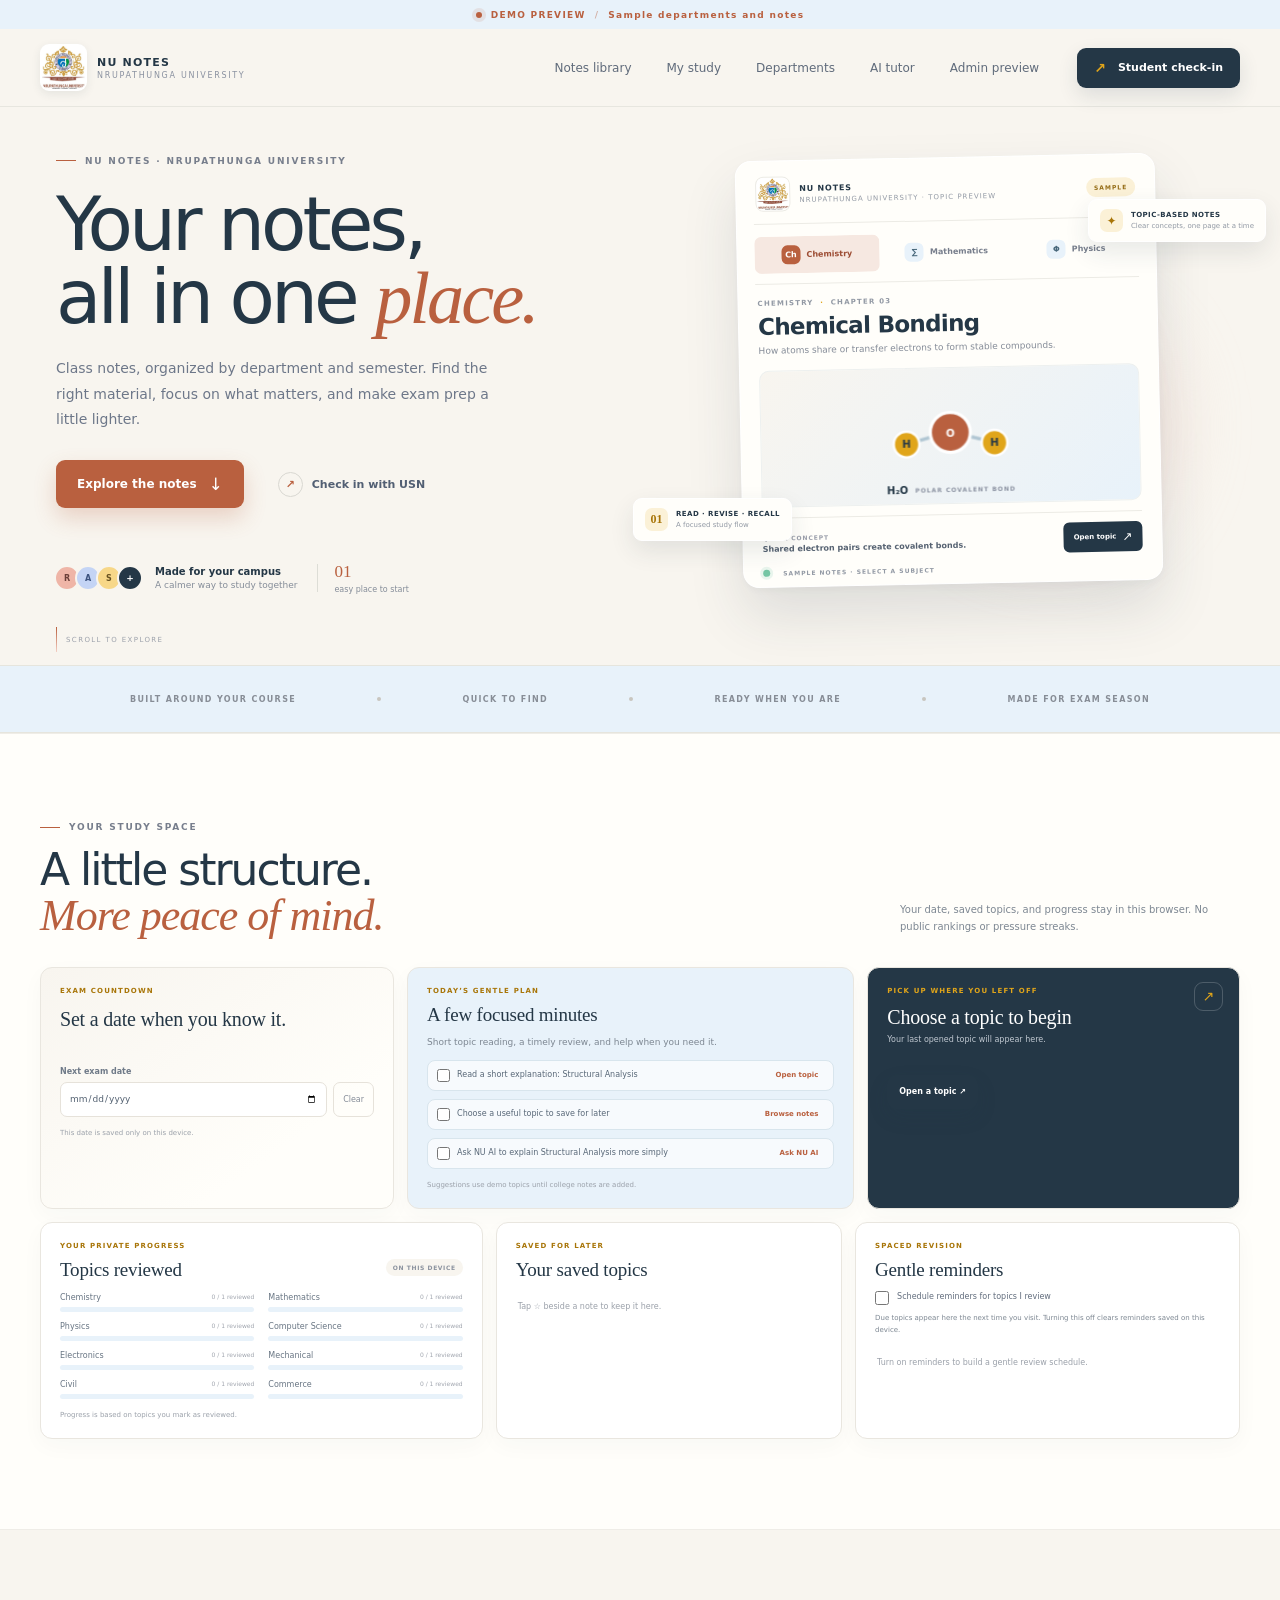
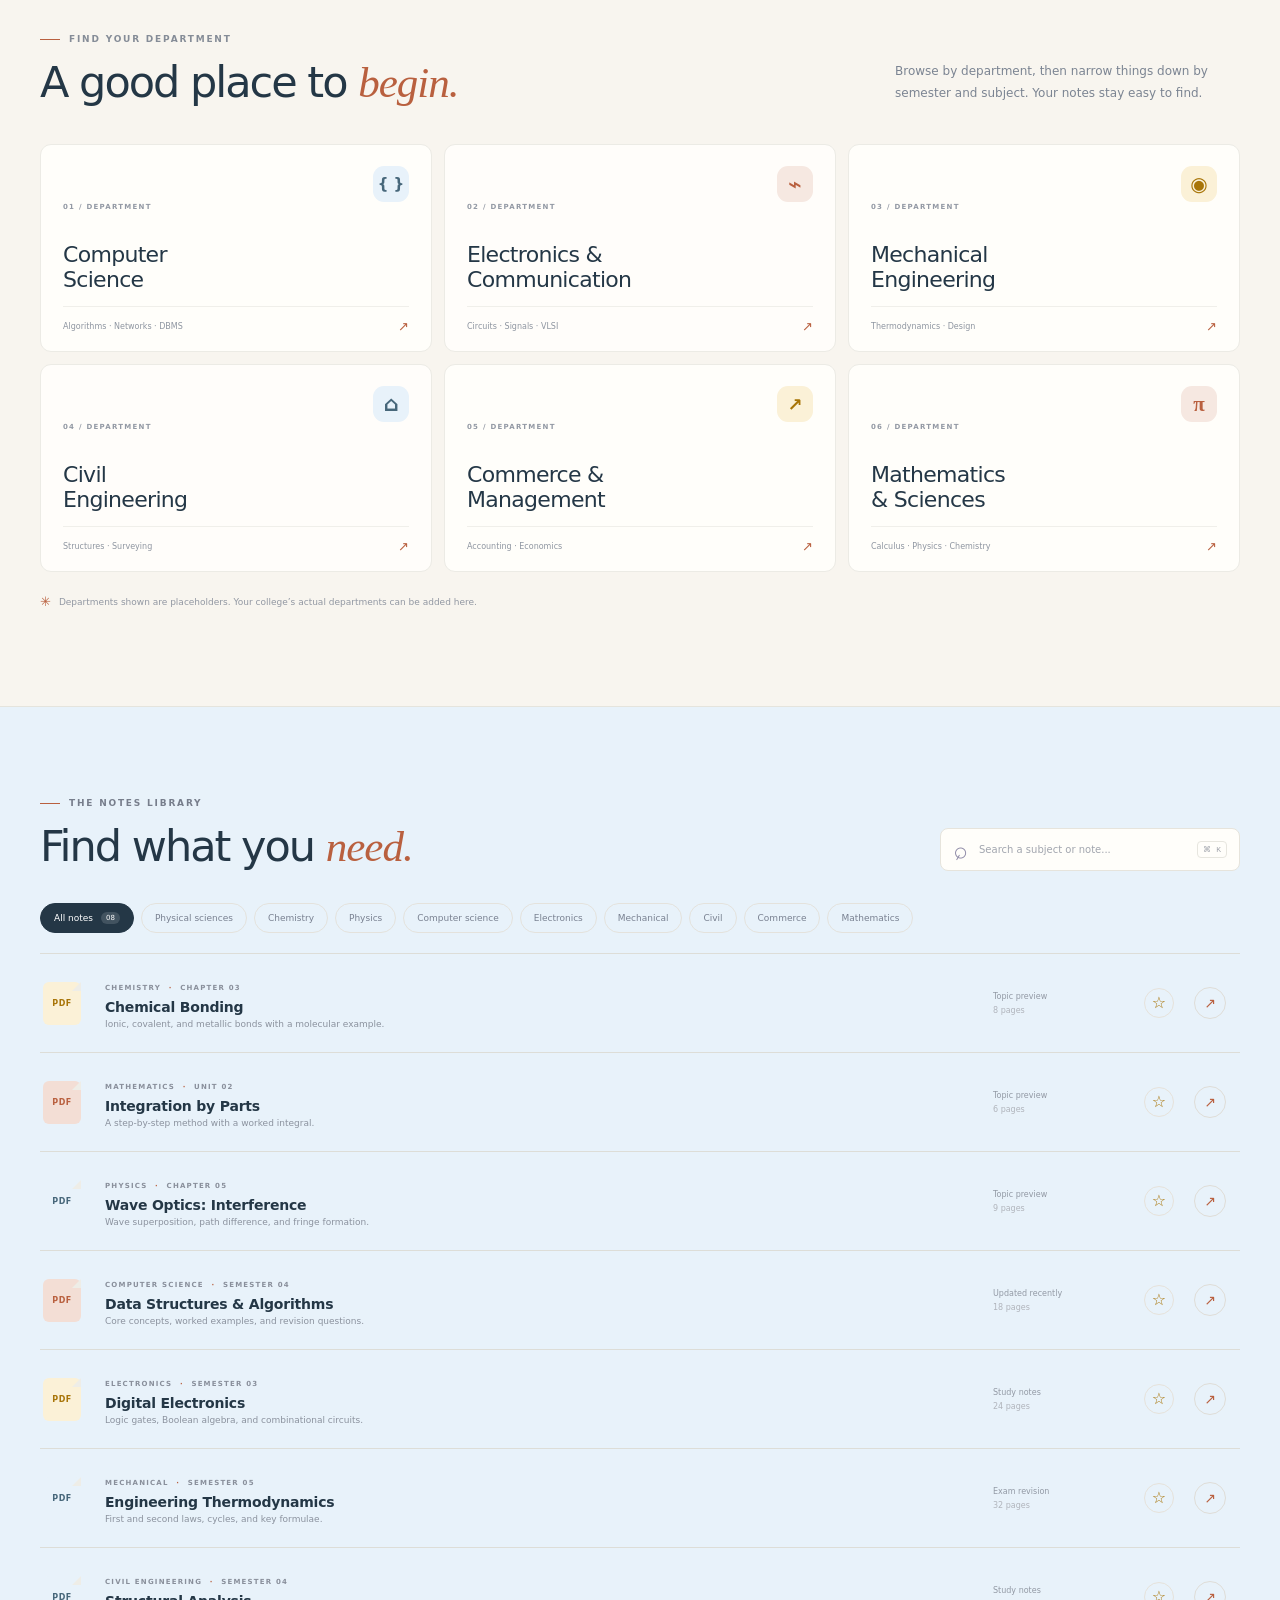
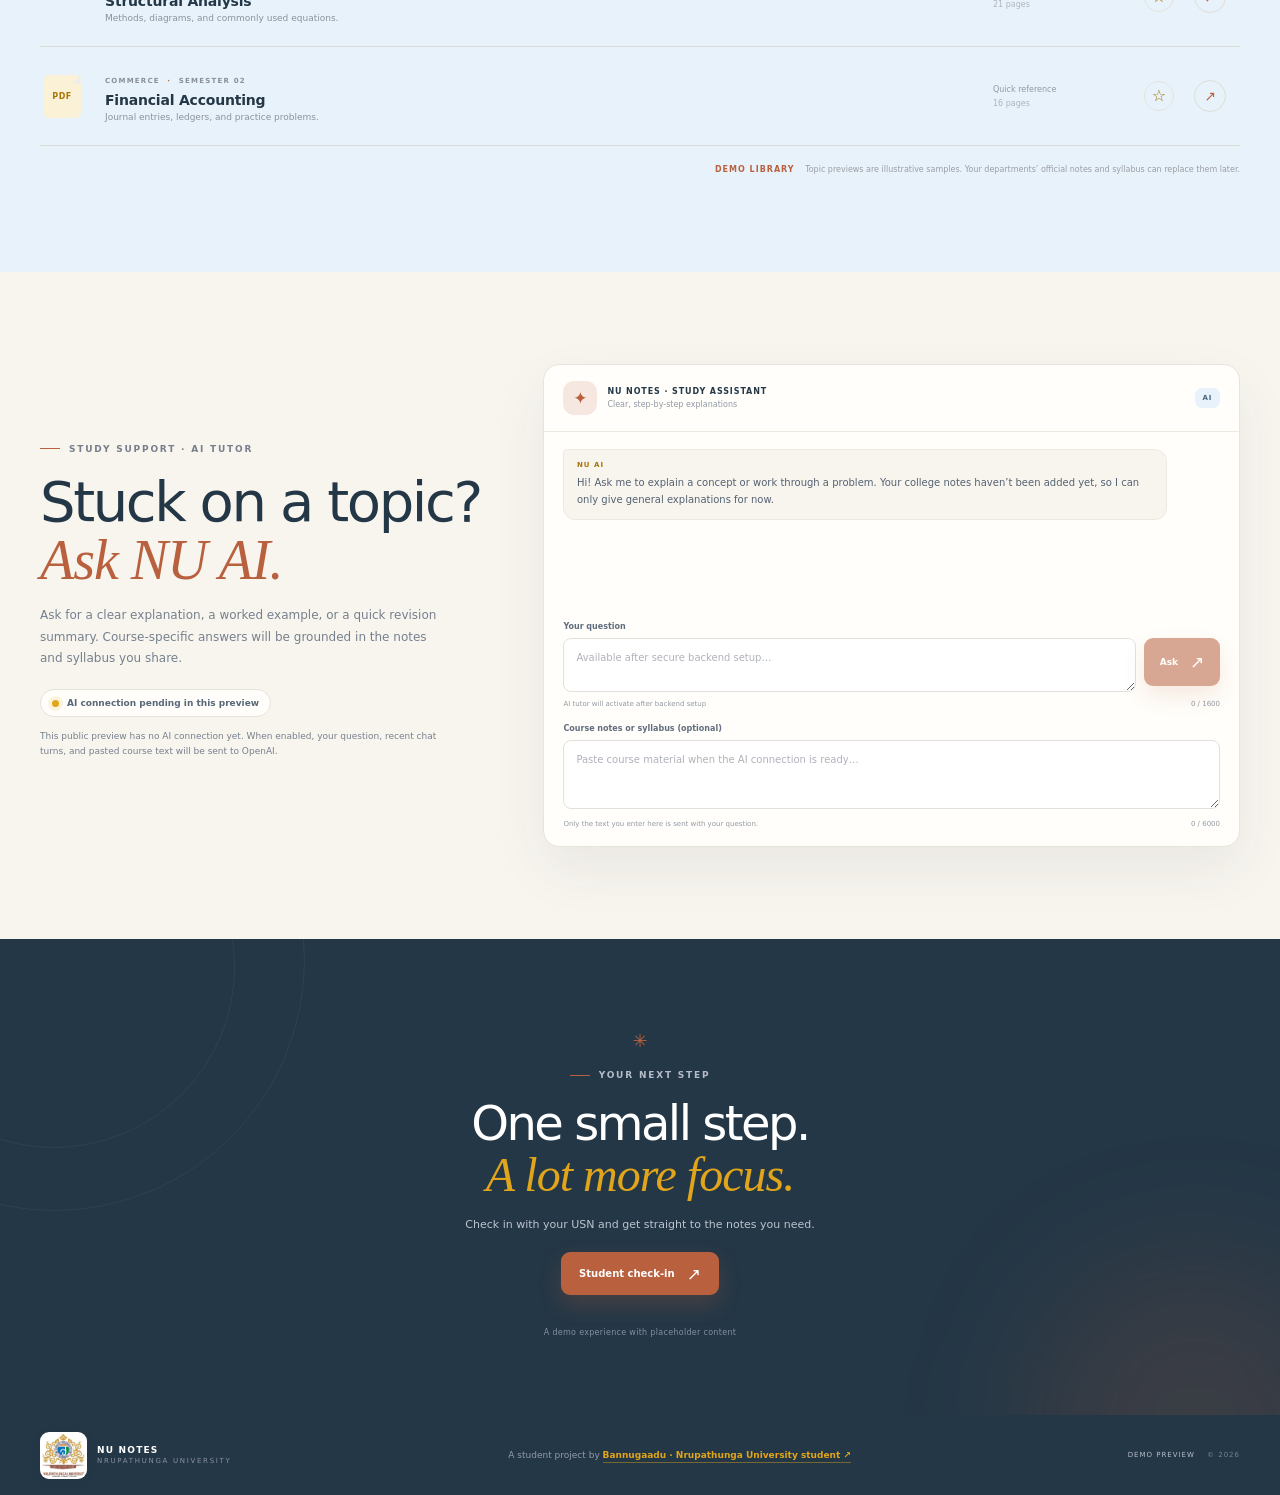
==== commit 61f924eb: "Add personal study dashboard features Add exam countdown, short daily study plan, continue reading, " ====
--- a/index.html
+++ b/index.html
@@ -49,6 +49,118 @@
 .login-count{background:#F6E8E1;color:#B9603F}
 @media(max-width:650px){.brand-mark.brand-logo{flex-basis:39px;width:39px;height:39px}.footer-brand .brand-mark.brand-logo{flex-basis:34px;width:34px;height:34px}}
 @media(max-width:650px){.brand-copy small{font-size:6px;letter-spacing:.65px}}
+
+/* AI tutor, private staff view, and connection forms */
+.ai-section{position:relative;overflow:hidden;padding:92px 0;background:#F8F5EF}
+.ai-shell{display:grid;grid-template-columns:minmax(230px,.78fr) minmax(0,1.22fr);align-items:center;gap:58px}
+.ai-copy h2{margin:19px 0 16px;color:#243746;font-size:clamp(38px,5vw,56px);line-height:1.04;letter-spacing:-2.4px;font-weight:500}
+.ai-copy>p{max-width:400px;color:#75808d;font-size:12px;line-height:1.8}
+.ai-status{display:inline-flex;align-items:center;gap:8px;margin:7px 0 12px;padding:8px 11px;border:1px solid #e5e2db;border-radius:20px;color:#596878;background:#fffefa;font-size:9px;font-weight:700}
+.status-dot{width:7px;height:7px;border-radius:50%;background:#E0A51A;box-shadow:0 0 0 4px #E0A51A20}
+.ai-privacy-note{font-size:9px!important;line-height:1.65!important}
+.ai-panel{overflow:hidden;border:1px solid #e8e4dc;border-radius:16px;background:#fffefa;box-shadow:0 22px 55px #24374612}
+.ai-panel-top{display:flex;align-items:center;gap:10px;padding:16px 19px;border-bottom:1px solid #ece9e1}
+.ai-orb{display:grid;place-items:center;width:34px;height:34px;border-radius:11px;background:#F6E8E1;color:#B9603F;font-size:17px}
+.ai-panel-top>div{display:flex;flex-direction:column;gap:4px}.ai-panel-top strong{color:#243746;font-size:8px;letter-spacing:.9px}.ai-panel-top small{color:#9299a4;font-size:8px}
+.ai-panel-badge{margin-left:auto;padding:6px 8px;border-radius:7px;background:#E8F2FA;color:#47677A;font-size:7px;font-weight:700;letter-spacing:.7px}
+.ai-messages{display:flex;flex-direction:column;gap:11px;min-height:190px;max-height:330px;overflow:auto;padding:17px 19px;scroll-behavior:smooth}
+.ai-message{width:fit-content;max-width:92%;padding:11px 13px;border:1px solid #ece9e1;border-radius:4px 12px 12px 12px;background:#F8F5EF;animation:topic-pop .25s ease-out both}
+.ai-message-user{align-self:flex-end;border-color:#f0ddd4;border-radius:12px 4px 12px 12px;background:#F6E8E1}
+.ai-message-label{display:block;margin-bottom:5px;color:#A87508;font-size:7px;font-weight:700;letter-spacing:1px}
+.ai-message p{margin:0;color:#536171;font-size:10px;line-height:1.7;white-space:pre-wrap;overflow-wrap:anywhere}
+.ai-message-note{display:block;margin-top:7px;color:#9299a4;font-size:7px}
+.ai-form{padding:0 19px 17px}
+.ai-form>label,.ai-material-label{display:block;margin:0 0 7px;color:#626d7d;font-size:8px;font-weight:700}
+.ai-composer{display:flex;align-items:stretch;gap:8px}
+.ai-composer textarea,.ai-material{width:100%;resize:vertical;min-height:51px;padding:11px 12px;border:1px solid #e2e1dc;border-radius:8px;background:#fff;color:#243746;font:inherit;font-size:10px;line-height:1.5;outline:none}
+.ai-composer textarea:focus,.ai-material:focus{border-color:#D7A394;box-shadow:0 0 0 3px #B9603F1a}
+.ai-composer textarea::placeholder,.ai-material::placeholder{color:#afb2ba}
+.ai-send{align-self:stretch;min-width:76px;padding:0 12px;font-size:9px}
+.ai-form-foot{display:flex;justify-content:space-between;gap:10px;margin:7px 0 14px;color:#9299a4;font-size:7px;line-height:1.5}
+.ai-material{min-height:67px}
+.ai-material-foot{margin-bottom:0}
+.ai-send:disabled,.form-submit:disabled,.admin-access-row button:disabled{opacity:.55;cursor:wait;transform:none}
+.consent-label{display:flex!important;align-items:flex-start;gap:9px;margin:0 0 15px!important;color:#727b89!important;font-size:8px!important;font-weight:500!important;line-height:1.6}
+.checkin-card .consent-label input{flex:0 0 auto;width:15px;height:15px;margin:1px 0 0;accent-color:#B9603F}
+.admin-access-form label{display:block;margin:0 0 7px;color:#626d7d;font-size:9px;font-weight:700}
+.admin-access-row{display:flex;gap:8px}
+.admin-access-row input{flex:1;min-width:0;height:42px;padding:0 12px;border:1px solid #e2e1dc;border-radius:7px;background:white;color:#243746;font-size:10px;outline:none}
+.admin-access-row input:focus{border-color:#D7A394;box-shadow:0 0 0 3px #B9603F1a}
+.admin-access-row button{flex:0 0 auto;height:42px;padding:0 14px;font-size:8px}
+.admin-status{min-height:16px;margin:10px 0 15px;color:#9299a4;font-size:8px}
+@media(max-width:850px){.ai-shell{grid-template-columns:1fr;gap:28px}.ai-copy{max-width:600px}.ai-section{padding:72px 0}}
+@media(max-width:650px){.ai-section{padding:62px 0}.ai-shell{gap:20px}.ai-copy h2{font-size:39px;letter-spacing:-1.8px}.ai-copy>p{font-size:10px}.ai-panel-top{padding:13px}.ai-messages{padding:13px;min-height:155px}.ai-form{padding:0 13px 14px}.ai-composer{gap:6px}.ai-send{min-width:64px;padding:0 8px}.ai-form-foot{font-size:6px}.admin-access-row{flex-direction:column}.admin-access-row button{width:100%}}
+
+/* Student study dashboard */
+.study-dashboard{padding:88px 0 90px;background:#fffefa;border-top:1px solid #efede7;border-bottom:1px solid #efede7}
+.study-dashboard-heading{display:flex;align-items:flex-end;justify-content:space-between;gap:35px;margin-bottom:28px}
+.study-dashboard-heading h2{margin:15px 0 0;color:#243746;font-size:44px;line-height:1.03;letter-spacing:-2px;font-weight:500}
+.study-dashboard-heading>p{max-width:340px;margin:0 0 4px;color:#7d8792;font-size:10px;line-height:1.7}
+.study-overview-grid{display:grid;grid-template-columns:.95fr 1.2fr 1fr;gap:13px}
+.study-personal-grid{display:grid;grid-template-columns:1.15fr .9fr 1fr;gap:13px;margin-top:13px}
+.study-card{position:relative;min-width:0;border:1px solid #e9e6df;border-radius:12px;background:#fff;padding:19px 19px 17px;box-shadow:0 7px 22px #24374608}
+.study-card-kicker{display:block;color:#A87508;font-size:7px;font-weight:700;letter-spacing:1.15px}
+.study-card h3{margin:9px 0;color:#243746;font-family:var(--font-serif);font-size:19px;line-height:1.2;font-weight:500;letter-spacing:-.2px}
+.study-card>p{margin:0 0 12px;color:#7d8792;font-size:9px;line-height:1.6}
+.study-card>small{display:block;margin-top:11px;color:#9ba1aa;font-size:7px;line-height:1.55}
+.exam-card{background:linear-gradient(145deg,#F8F5EF,#fffefa 72%)}
+.exam-card h3{min-height:46px;margin:12px 0 14px;font-size:20px}
+.exam-card>label{display:block;margin-bottom:6px;color:#6f7a88;font-size:8px;font-weight:700}
+.exam-date-row{display:flex;align-items:center;gap:6px}
+.exam-date-row input{min-width:0;flex:1;height:35px;padding:0 8px;border:1px solid #e6e2da;border-radius:7px;background:#fff;color:#536171;font-size:9px}
+.exam-date-row button{height:35px;padding:0 9px;border:1px solid #e6e2da;border-radius:7px;background:transparent;color:#858c98;font-size:8px}
+.exam-date-row button:hover{border-color:#B9603F;color:#B9603F}
+.daily-plan-card{background:#E8F2FA}
+.daily-plan-card>p{margin-bottom:10px}
+.daily-plan-list{display:flex;flex-direction:column;gap:8px;margin:0;padding:0;list-style:none}
+.daily-plan-item{display:grid;grid-template-columns:minmax(0,1fr) auto;align-items:center;gap:8px;padding:8px 9px;border:1px solid #d8e5ed;border-radius:8px;background:#ffffffa8}
+.daily-plan-item label{display:flex;align-items:flex-start;gap:7px;color:#596878;font-size:8px;line-height:1.45;cursor:pointer}
+.daily-plan-item input{flex:0 0 auto;width:13px;height:13px;margin:0;accent-color:#B9603F}
+.daily-plan-item input:checked+span{text-decoration:line-through;color:#9299a4}
+.daily-plan-action{border:0;background:transparent;color:#B9603F;font-size:7px;font-weight:700;white-space:nowrap}
+.daily-plan-action:hover{text-decoration:underline}
+.continue-card{background:#243746;color:#fff}
+.continue-card .study-card-kicker{color:#E0A51A}
+.continue-card h3{max-width:220px;margin:10px 0 5px;color:white;font-size:20px}
+.continue-card p{min-height:29px;margin:0 0 12px;color:#c0c8d1;font-size:8px;line-height:1.55}
+.continue-topic-mark{position:absolute;top:14px;right:16px;display:grid;place-items:center;width:29px;height:29px;border:1px solid #ffffff30;border-radius:9px;color:#E0A51A}
+.continue-button{height:34px;padding:0 12px;font-size:8px}
+.continue-button:hover{background:#B9603F}
+.study-card-heading{display:flex;justify-content:space-between;align-items:center;gap:8px}
+.study-card-heading h3{margin-bottom:12px}
+.local-only-pill{padding:5px 7px;border-radius:20px;background:#F8F5EF;color:#8b929e;font-size:6px;font-weight:700;letter-spacing:.6px;white-space:nowrap}
+.subject-progress-list{display:grid;grid-template-columns:1fr 1fr;gap:10px 14px}
+.subject-progress-item{min-width:0}
+.subject-progress-top{display:flex;justify-content:space-between;gap:5px;margin-bottom:5px;color:#687583;font-size:8px}
+.subject-progress-top span{overflow:hidden;text-overflow:ellipsis;white-space:nowrap}
+.subject-progress-top small{color:#a0a5ae;font-size:6px;white-space:nowrap}
+.subject-progress-track{height:5px;overflow:hidden;border-radius:5px;background:#E8F2FA}
+.subject-progress-track span{display:block;height:100%;border-radius:5px;background:linear-gradient(90deg,#B9603F,#E0A51A);transition:width .35s ease}
+.saved-topics-list,.revision-list{display:flex;flex-direction:column;gap:7px;max-height:175px;overflow:auto}
+.saved-topic-item,.revision-item{display:grid;grid-template-columns:minmax(0,1fr) auto;align-items:center;gap:3px 7px;padding:8px 9px;border:1px solid #efede7;border-radius:8px;background:#fffefa}
+.saved-topic-open,.revision-open{grid-column:1;grid-row:1;border:0;background:none;padding:0;color:#536171;text-align:left;font-size:8px;font-weight:700;overflow:hidden;text-overflow:ellipsis;white-space:nowrap}
+.saved-topic-item small,.revision-item small{grid-column:1;grid-row:2;color:#9ba1aa;font-size:7px}
+.saved-topic-remove{grid-column:2;grid-row:1/3;width:23px;height:23px;border:0;border-radius:50%;background:#F8F5EF;color:#8d929b;font-size:15px}
+.saved-topic-open:hover,.revision-open:hover{color:#B9603F}
+.revision-item.is-due{border-color:#E5C985;background:#FBF1D7}
+.revision-item.is-due small{color:#946c15}
+.study-empty-copy{margin:0;padding:11px 2px;color:#9ba1aa;font-size:8px;line-height:1.6}
+.reminder-optin{display:flex;align-items:flex-start;gap:8px;margin:10px 0 8px;color:#626d7d;font-size:8px;line-height:1.5;cursor:pointer}
+.reminder-optin input{flex:0 0 auto;width:14px;height:14px;margin:0;accent-color:#B9603F}
+.revision-card .reminder-explainer{margin:0 0 10px;font-size:7px}
+.note-row{grid-template-columns:46px minmax(230px,1fr) 135px 34px 34px}
+.save-note-button{width:30px;height:30px;border:1px solid #e6e2da;border-radius:50%;background:transparent;color:#A87508;font-size:16px;line-height:1;transition:all .2s}
+.save-note-button:hover,.save-note-button[aria-pressed="true"]{border-color:#E0A51A;background:#FBF1D7;color:#A87508}
+.reader-actions{display:flex;align-items:center;gap:8px;margin-top:16px}
+.reader-action-button{height:34px;padding:0 12px;border:1px solid #e4e2dc;border-radius:7px;background:#fff;color:#667382;font-size:8px;font-weight:700}
+.reader-action-button:hover,.reader-action-button[aria-pressed="true"]{border-color:#D7A394;background:#F6E8E1;color:#9D4D34}
+.reader-reviewed-button{border-color:#243746;background:#243746;color:white}
+.reader-reviewed-button:hover{border-color:#B9603F;background:#B9603F;color:white}
+.ai-follow-ups{display:flex;flex-wrap:wrap;gap:6px;margin-top:10px}
+.ai-follow-ups button{padding:6px 8px;border:1px solid #e7e2d9;border-radius:20px;background:#fffefa;color:#697684;font-size:7px;transition:all .2s}
+.ai-follow-ups button:hover{border-color:#D7A394;background:#F6E8E1;color:#9D4D34}
+@media(max-width:980px){.study-overview-grid{grid-template-columns:1fr 1.15fr}.continue-card{grid-column:1/-1}.study-personal-grid{grid-template-columns:1fr 1fr}.progress-card{grid-column:1/-1}}
+@media(max-width:650px){.study-dashboard{padding:62px 0}.study-dashboard-heading{display:block;margin-bottom:21px}.study-dashboard-heading h2{font-size:36px;letter-spacing:-1.5px}.study-dashboard-heading>p{margin-top:12px;font-size:9px}.study-overview-grid,.study-personal-grid{grid-template-columns:1fr;gap:9px;margin-top:0}.study-personal-grid{margin-top:9px}.continue-card,.progress-card{grid-column:auto}.study-card{padding:16px}.study-card h3{font-size:18px}.exam-card h3{min-height:0}.subject-progress-list{grid-template-columns:1fr 1fr;gap:9px}.daily-plan-item{grid-template-columns:minmax(0,1fr) auto}.study-card>small{font-size:7px}.note-row{grid-template-columns:38px minmax(0,1fr) 28px 28px;gap:6px;padding-right:2px}.save-note-button{width:27px;height:27px;font-size:14px}.download-button{width:27px;height:27px;font-size:11px}.reader-actions{flex-wrap:wrap}.reader-action-button{font-size:7px;padding:0 9px}}
 
 /* Animated topic preview */
 .hero-visual{overflow:visible}
@@ -121,7 +233,7 @@
 @media(max-width:900px){.study-window{width:min(100%,390px)}.float-top{right:-19px}.float-bottom{left:-18px}}
 @media(max-width:650px){.hero-visual{height:340px;transform:scale(.84);transform-origin:top center;margin:-4px -28px -10px}.study-window{width:408px;max-width:100%;padding:13px 14px 9px;transform:none}.study-window-top{padding-bottom:10px}.window-logo{width:31px;height:31px}.window-brand strong{font-size:7px}.window-brand small{font-size:6px}.sample-pill{font-size:5px;padding:5px 7px}.subject-tabs{padding:9px 0 8px;gap:3px}.subject-tab{font-size:7px;padding:6px 3px;gap:4px}.subject-tab span{width:17px;height:17px;font-size:7px}.topic-preview{padding-top:11px}.topic-heading h2{font-size:20px;margin:6px 0 4px}.topic-heading p{font-size:8px}.topic-diagram-wrap{height:120px;margin:9px 0 8px}.topic-diagram svg{height:88px}.topic-diagram[data-topic-diagram="mathematics"]{padding:3px 9px}.equation-card{gap:6px}.equation-card strong{font-size:14px}.equation-card small{font-size:6px}.topic-bottom-row{padding-top:8px}.topic-bottom-row strong{font-size:7px;max-width:170px}.topic-open-button{padding:7px 8px;font-size:6px}.study-window-footer{padding-top:8px;font-size:5px}.study-float{padding:7px 8px;gap:6px}.study-float>span:first-child{width:19px;height:19px;font-size:10px}.study-float strong{font-size:6px}.study-float small{font-size:6px}.float-top{top:12px;right:-5px}.float-bottom{bottom:3px;left:-2px}.note-reader-card{padding:17px 15px 17px;border-radius:12px}.reader-topbar{padding-right:24px;padding-bottom:11px}.reader-logo{width:32px;height:32px}.reader-brand strong{font-size:7px}.reader-brand small{font-size:6px}.reader-sample-badge{font-size:5px;padding:5px 6px}.reader-progress{margin-bottom:13px}.reader-layout{grid-template-columns:1fr;min-height:0}.reader-sidebar{display:none}.reader-page{padding:3px 0 0}.reader-page h2{font-size:26px}.reader-intro{font-size:9px}.reader-diagram{min-height:135px}.reader-topic-diagram{height:120px}.reader-topic-diagram svg{height:110px}.reader-page-footer{font-size:5px}}
 
-    </style>
+</style>
 
   </head>
   <body>
@@ -134,7 +246,9 @@
       </a>
       <nav class="main-nav" aria-label="Main navigation">
         <a href="#library">Notes library</a>
+        <a href="#my-study">My study</a>
         <a href="#departments">Departments</a>
+        <a href="#ai-tutor">AI tutor</a>
         <button class="nav-link" id="admin-open" type="button">Admin preview</button>
       </nav>
       <button class="button button-small button-dark" id="checkin-open" type="button">
@@ -218,6 +332,55 @@
         <div class="trust-inner"><span>BUILT AROUND YOUR COURSE</span><i></i><span>QUICK TO FIND</span><i></i><span>READY WHEN YOU ARE</span><i></i><span>MADE FOR EXAM SEASON</span></div>
       </section>
 
+      <section class="study-dashboard" id="my-study">
+        <div class="section-shell">
+          <div class="study-dashboard-heading">
+            <div><div class="eyebrow"><span class="eyebrow-line"></span> YOUR STUDY SPACE</div><h2>A little structure.<br /><span class="serif-accent">More peace of mind.</span></h2></div>
+            <p>Your date, saved topics, and progress stay in this browser. No public rankings or pressure streaks.</p>
+          </div>
+          <div class="study-overview-grid">
+            <article class="study-card exam-card">
+              <span class="study-card-kicker">EXAM COUNTDOWN</span>
+              <h3 id="exam-countdown">Set a date when you know it.</h3>
+              <label for="exam-date">Next exam date</label>
+              <div class="exam-date-row"><input id="exam-date" type="date" /><button id="exam-date-clear" type="button" aria-label="Clear exam date">Clear</button></div>
+              <small>This date is saved only on this device.</small>
+            </article>
+            <article class="study-card daily-plan-card">
+              <span class="study-card-kicker">TODAY’S GENTLE PLAN</span>
+              <h3>A few focused minutes</h3>
+              <p>Short topic reading, a timely review, and help when you need it.</p>
+              <ul class="daily-plan-list" id="daily-plan-list"></ul>
+              <small>Suggestions use demo topics until college notes are added.</small>
+            </article>
+            <article class="study-card continue-card">
+              <span class="study-card-kicker">PICK UP WHERE YOU LEFT OFF</span>
+              <div class="continue-topic-mark">↗</div>
+              <h3 id="continue-title">Choose a topic to begin</h3>
+              <p id="continue-subtitle">Your last opened topic will appear here.</p>
+              <button class="button button-dark continue-button" id="continue-button" type="button">Open a topic <span>↗</span></button>
+            </article>
+          </div>
+          <div class="study-personal-grid">
+            <article class="study-card progress-card">
+              <div class="study-card-heading"><div><span class="study-card-kicker">YOUR PRIVATE PROGRESS</span><h3>Topics reviewed</h3></div><span class="local-only-pill">ON THIS DEVICE</span></div>
+              <div class="subject-progress-list" id="subject-progress-list"></div>
+              <small>Progress is based on topics you mark as reviewed.</small>
+            </article>
+            <article class="study-card saved-card">
+              <span class="study-card-kicker">SAVED FOR LATER</span><h3>Your saved topics</h3>
+              <div class="saved-topics-list" id="saved-topics-list"></div>
+            </article>
+            <article class="study-card revision-card">
+              <span class="study-card-kicker">SPACED REVISION</span><h3>Gentle reminders</h3>
+              <label class="reminder-optin"><input id="revision-optin" type="checkbox" /><span>Schedule reminders for topics I review</span></label>
+              <p class="reminder-explainer">Due topics appear here the next time you visit. Turning this off clears reminders saved on this device.</p>
+              <div class="revision-list" id="revision-list"></div>
+            </article>
+          </div>
+        </div>
+      </section>
+
       <section class="section-shell departments-section" id="departments">
         <div class="section-heading">
           <div><div class="eyebrow eyebrow-light"><span class="eyebrow-line"></span> FIND YOUR DEPARTMENT</div><h2>A good place to <span class="serif-accent">begin.</span></h2></div>
@@ -267,6 +430,32 @@
         </div>
       </section>
 
+      <section class="ai-section" id="ai-tutor">
+        <div class="section-shell ai-shell">
+          <div class="ai-copy">
+            <div class="eyebrow"><span class="eyebrow-line"></span> STUDY SUPPORT · AI TUTOR</div>
+            <h2>Stuck on a topic?<br /><span class="serif-accent">Ask NU AI.</span></h2>
+            <p>Ask for a clear explanation, a worked example, or a quick revision summary. Course-specific answers will be grounded in the notes and syllabus you share.</p>
+            <div class="ai-status" id="ai-status"><span class="status-dot"></span> AI connection pending in this preview</div>
+            <p class="ai-privacy-note">This public preview has no AI connection yet. When enabled, your question, recent chat turns, and pasted course text will be sent to OpenAI.</p>
+          </div>
+          <div class="ai-panel">
+            <div class="ai-panel-top"><span class="ai-orb">✦</span><div><strong>NU NOTES · STUDY ASSISTANT</strong><small>Clear, step-by-step explanations</small></div><span class="ai-panel-badge">AI</span></div>
+            <div class="ai-messages" id="ai-messages" role="log" aria-live="polite" aria-relevant="additions">
+              <div class="ai-message ai-message-assistant" data-ai-intro="true"><span class="ai-message-label">NU AI</span><p>Hi! Ask me to explain a concept or work through a problem. Your college notes haven’t been added yet, so I can only give general explanations for now.</p></div>
+            </div>
+            <form class="ai-form" id="ai-form">
+              <label for="ai-question">Your question</label>
+              <div class="ai-composer"><textarea id="ai-question" name="question" rows="2" maxlength="1600" placeholder="Available after secure backend setup…" required disabled></textarea><button class="button button-primary ai-send" type="submit" aria-label="Send question" disabled>Ask <span>↗</span></button></div>
+              <div class="ai-form-foot"><span>AI tutor will activate after backend setup</span><span id="ai-character-count">0 / 1600</span></div>
+              <label class="ai-material-label" for="ai-material">Course notes or syllabus (optional)</label>
+              <textarea class="ai-material" id="ai-material" name="material" rows="3" maxlength="6000" placeholder="Paste course material when the AI connection is ready…" disabled></textarea>
+              <div class="ai-form-foot ai-material-foot"><span>Only the text you enter here is sent with your question.</span><span id="ai-material-count">0 / 6000</span></div>
+            </form>
+          </div>
+        </div>
+      </section>
+
       <section class="closing-section">
         <div class="closing-orb"></div><div class="section-shell closing-inner">
           <div class="closing-star">✳</div><div class="eyebrow"><span class="eyebrow-line"></span> YOUR NEXT STEP</div>
@@ -285,24 +474,32 @@
         <button class="modal-close" data-close type="button" aria-label="Close">×</button>
         <div class="modal-mark modal-logo"><img src="[data-uri]" alt="" /></div><div class="eyebrow"><span class="eyebrow-line"></span> STUDENT CHECK-IN</div>
         <h2 id="checkin-title">Welcome to your<br /><span class="serif-accent">study space.</span></h2>
-        <p class="modal-copy">Enter your name and USN to try the demo check-in flow.</p>
+        <p class="modal-copy">Enter your name and USN to record a study portal check-in.</p>
         <form id="checkin-form">
           <label for="student-name">Your name</label><input id="student-name" name="name" autocomplete="name" placeholder="e.g. Ananya Rao" required maxlength="80" />
           <label for="student-usn">USN</label><input id="student-usn" name="usn" autocomplete="off" placeholder="e.g. 1AB23CS001" required maxlength="24" />
+          <label class="consent-label"><input id="checkin-consent" name="consent" type="checkbox" required /> <span>I agree to send my name and USN to Supabase, the NU Notes database, to count check-ins. This does not verify my identity.</span></label>
           <button class="button button-primary form-submit" type="submit">Continue to notes <span>↗</span></button>
         </form>
-        <p class="privacy-note"><span>ⓘ</span> Demo only: entries stay in this browser tab and are not sent to a server. Please use sample details.</p>
+        <p class="privacy-note"><span>ⓘ</span> Use your own details. Anyone can enter a USN, so this records check-ins rather than verified logins.</p>
       </section>
     </div>
 
     <div class="modal-backdrop" id="admin-modal" hidden>
       <section class="modal-card admin-card" role="dialog" aria-modal="true" aria-labelledby="admin-title">
         <button class="modal-close" data-close type="button" aria-label="Close">×</button>
-        <div class="admin-header"><div><div class="eyebrow"><span class="eyebrow-line"></span> ADMIN PREVIEW</div><h2 id="admin-title">Student <span class="serif-accent">check-ins.</span></h2></div><span class="demo-badge">SAMPLE DATA</span></div>
-        <p class="admin-description">A preview of how login counts per USN could appear to college staff.</p>
-        <div class="admin-summary"><span class="summary-icon">↗</span><div><strong id="total-logins">14</strong><small>demo check-ins recorded</small></div><div class="summary-side"><strong id="unique-students">3</strong><small>unique USNs</small></div></div>
-        <div class="table-wrap"><table><thead><tr><th>STUDENT</th><th>USN</th><th>LOGINS</th><th>LAST SEEN</th></tr></thead><tbody id="admin-table-body"><tr><td><span class="student-avatar">AP</span> A. Prakash</td><td>DEMO-CS-014</td><td><span class="login-count">8</span></td><td>Today, 10:42 am</td></tr><tr><td><span class="student-avatar avatar-peach">SK</span> S. Kumar</td><td>DEMO-EC-021</td><td><span class="login-count">4</span></td><td>Today, 9:18 am</td></tr><tr><td><span class="student-avatar avatar-lilac">NR</span> N. Reddy</td><td>DEMO-ME-008</td><td><span class="login-count">2</span></td><td>Yesterday</td></tr></tbody></table></div>
-        <p class="admin-footnote">All names and counts shown here are fictional demo data. In the live site, this view should be restricted to authorized college staff.</p>
+        <div class="admin-header"><div><div class="eyebrow"><span class="eyebrow-line"></span> STAFF ACCESS</div><h2 id="admin-title">Student <span class="serif-accent">check-ins.</span></h2></div><span class="demo-badge">PRIVATE VIEW</span></div>
+        <p class="admin-description">Enter the private staff access code to view saved check-in counts. Students don’t need this code to use the notes.</p>
+        <form id="admin-form" class="admin-access-form">
+          <label for="admin-access-code">Staff access code</label>
+          <div class="admin-access-row"><input id="admin-access-code" type="password" autocomplete="current-password" maxlength="200" required placeholder="Enter staff code" /><button class="button button-dark" type="submit">Load counts <span>↗</span></button></div>
+        </form>
+        <p class="admin-status" id="admin-status" role="status">Counts are visible only after staff verification.</p>
+        <div id="admin-results" hidden>
+          <div class="admin-summary"><span class="summary-icon">↗</span><div><strong id="total-logins">0</strong><small>saved check-ins</small></div><div class="summary-side"><strong id="unique-students">0</strong><small>unique USNs</small></div></div>
+          <div class="table-wrap"><table><thead><tr><th>STUDENT</th><th>USN</th><th>CHECK-INS</th><th>LAST SEEN</th></tr></thead><tbody id="admin-table-body"></tbody></table></div>
+        </div>
+        <p class="admin-footnote">Check-ins are not identity-verified. Don’t share this staff access code. Only the name, USN, count, and latest check-in time are stored for this view.</p>
       </section>
     </div>
 
@@ -331,6 +528,7 @@
             <div class="reader-diagram" id="reader-diagram"></div>
             <div class="reader-core"><span>CORE IDEA</span><p id="reader-core-text">Shared electron pairs create covalent bonds.</p></div>
             <div class="reader-revision"><span>QUICK REVISION</span><strong id="reader-revision-text">Identify the atoms, count valence electrons, then determine whether electrons are shared or transferred.</strong></div>
+            <div class="reader-actions"><button class="reader-action-button" id="reader-save" type="button" aria-pressed="false">☆ Save topic</button><button class="reader-action-button reader-reviewed-button" id="reader-reviewed" type="button">Mark as reviewed</button></div>
             <div class="reader-page-footer"><span>NU NOTES · NRUPATHUNGA UNIVERSITY</span><span>TOPIC PREVIEW · 01</span></div>
           </article>
         </div>
@@ -338,7 +536,7 @@
     </div>
 
     <div class="toast" id="toast" role="status" aria-live="polite"></div>
-    <script>
+  <script>
 (() => {
   const checkinModal = document.querySelector('#checkin-modal');
   const adminModal = document.querySelector('#admin-modal');
@@ -595,6 +793,504 @@
   });
 })();
 
-  </script>
+</script>
+<script>
+(() => {
+  const rows = [...document.querySelectorAll('.note-row')];
+  const storagePrefix = 'nuNotes:';
+  const defaultState = {
+    examDate: '',
+    lastTopic: null,
+    savedTopics: [],
+    reviewedTopics: [],
+    revisionEnabled: false,
+    revisionReminders: [],
+  };
+  const state = Object.fromEntries(Object.entries(defaultState).map(([key, fallback]) => [key, readStorage(key, fallback)]));
+  let activeTopic = null;
+
+  function readStorage(key, fallback) {
+    try {
+      const saved = localStorage.getItem(`${storagePrefix}${key}`);
+      return saved === null ? fallback : JSON.parse(saved);
+    } catch {
+      return fallback;
+    }
+  }
+
+  function writeStorage(key) {
+    try { localStorage.setItem(`${storagePrefix}${key}`, JSON.stringify(state[key])); } catch { /* Storage can be unavailable in private browsing. */ }
+  }
+
+  function topicId(category, title) {
+    const subjectSlug = String(category || 'Topic').toLowerCase().replace(/[^a-z0-9]+/g, '-').replace(/^-|-$/g, '');
+    const titleSlug = String(title || 'topic').toLowerCase().replace(/[^a-z0-9]+/g, '-').replace(/^-|-$/g, '');
+    return `${subjectSlug}:${titleSlug}`;
+  }
+
+  function topicFromRow(row) {
+    const title = row.querySelector('.note-info h3')?.textContent.trim() || 'Study topic';
+    const category = row.dataset.category || 'General';
+    return {
+      id: topicId(category, title),
+      title,
+      category,
+      key: row.dataset.topicKey || '',
+      summary: row.querySelector('.note-info p')?.textContent.trim() || '',
+    };
+  }
+
+  const catalog = rows.map(topicFromRow);
+  const firstTopic = catalog[0] || null;
+  const byId = (id) => catalog.find((topic) => topic.id === id) || state.savedTopics.find((topic) => topic.id === id) || null;
+  const isSaved = (id) => state.savedTopics.some((topic) => topic.id === id);
+  const reviewedTopic = (id) => state.reviewedTopics.find((topic) => topic.id === id);
+  const dateKey = (date = new Date()) => `${date.getFullYear()}-${String(date.getMonth() + 1).padStart(2, '0')}-${String(date.getDate()).padStart(2, '0')}`;
+  const formatDate = (value) => new Intl.DateTimeFormat(undefined, { dateStyle: 'medium' }).format(new Date(value));
+
+  function notify(message) {
+    const toast = document.querySelector('#toast');
+    if (!toast) return;
+    toast.textContent = message;
+    toast.classList.add('is-visible');
+    window.clearTimeout(notify.timer);
+    notify.timer = window.setTimeout(() => toast.classList.remove('is-visible'), 3000);
+  }
+
+  function setActiveTopic(topic) {
+    if (!topic) return;
+    activeTopic = topic;
+    state.lastTopic = topic;
+    writeStorage('lastTopic');
+    renderContinue();
+    renderReaderActions();
+  }
+
+  function openTopic(topic) {
+    if (!topic) return;
+    const row = rows.find((item) => topicFromRow(item).id === topic.id);
+    if (row) {
+      row.querySelector('.download-button')?.click();
+      setActiveTopic(topicFromRow(row));
+      return;
+    }
+    if (topic.key) {
+      document.querySelector(`.subject-tab[data-subject="${topic.key}"]`)?.click();
+      document.querySelector('#topic-open')?.click();
+    }
+  }
+
+  function updateSaveButtons() {
+    rows.forEach((row) => {
+      const topic = topicFromRow(row);
+      const button = row.querySelector('.save-note-button');
+      if (!button) return;
+      const saved = isSaved(topic.id);
+      button.textContent = saved ? '★' : '☆';
+      button.setAttribute('aria-pressed', String(saved));
+      button.setAttribute('aria-label', `${saved ? 'Remove' : 'Save'} ${topic.title} ${saved ? 'from' : 'to'} saved topics`);
+    });
+    renderReaderActions();
+  }
+
+  function toggleSaved(topic) {
+    if (!topic) return;
+    if (isSaved(topic.id)) {
+      state.savedTopics = state.savedTopics.filter((item) => item.id !== topic.id);
+      notify('Removed from saved topics.');
+    } else {
+      state.savedTopics.unshift({ ...topic, savedAt: new Date().toISOString() });
+      notify('Saved for later on this device.');
+    }
+    writeStorage('savedTopics');
+    renderSavedTopics();
+    renderPlan();
+    updateSaveButtons();
+  }
+
+  function renderSavedTopics() {
+    const container = document.querySelector('#saved-topics-list');
+    if (!container) return;
+    container.replaceChildren();
+    if (!state.savedTopics.length) {
+      const empty = document.createElement('p');
+      empty.className = 'study-empty-copy';
+      empty.textContent = 'Tap ☆ beside a note to keep it here.';
+      container.append(empty);
+      return;
+    }
+    state.savedTopics.slice(0, 6).forEach((topic) => {
+      const item = document.createElement('div');
+      item.className = 'saved-topic-item';
+      const open = document.createElement('button');
+      open.className = 'saved-topic-open';
+      open.type = 'button';
+      open.dataset.openTopic = topic.id;
+      open.textContent = topic.title;
+      const subject = document.createElement('small');
+      subject.textContent = topic.category;
+      const remove = document.createElement('button');
+      remove.type = 'button';
+      remove.className = 'saved-topic-remove';
+      remove.dataset.removeSaved = topic.id;
+      remove.setAttribute('aria-label', `Remove ${topic.title} from saved topics`);
+      remove.textContent = '×';
+      item.append(open, subject, remove);
+      container.append(item);
+    });
+  }
+
+  function dueReminders() {
+    const now = Date.now();
+    return state.revisionReminders.filter((item) => new Date(item.dueAt).getTime() <= now)
+      .sort((a, b) => new Date(a.dueAt) - new Date(b.dueAt));
+  }
+
+  function renderRevision() {
+    const container = document.querySelector('#revision-list');
+    const toggle = document.querySelector('#revision-optin');
+    if (!container || !toggle) return;
+    toggle.checked = Boolean(state.revisionEnabled);
+    container.replaceChildren();
+    if (!state.revisionEnabled) {
+      const empty = document.createElement('p');
+      empty.className = 'study-empty-copy';
+      empty.textContent = 'Turn on reminders to build a gentle review schedule.';
+      container.append(empty);
+      return;
+    }
+    const list = state.revisionReminders.slice().sort((a, b) => new Date(a.dueAt) - new Date(b.dueAt)).slice(0, 5);
+    if (!list.length) {
+      const empty = document.createElement('p');
+      empty.className = 'study-empty-copy';
+      empty.textContent = 'No reminders yet. Mark a topic as reviewed to start.';
+      container.append(empty);
+      return;
+    }
+    list.forEach((reminder) => {
+      const item = document.createElement('div');
+      item.className = 'revision-item';
+      const open = document.createElement('button');
+      open.className = 'revision-open';
+      open.type = 'button';
+      open.dataset.openTopic = reminder.id;
+      open.textContent = reminder.title;
+      const due = document.createElement('small');
+      const isDue = new Date(reminder.dueAt).getTime() <= Date.now();
+      due.textContent = isDue ? 'Ready to revisit' : `Revisit ${formatDate(reminder.dueAt)}`;
+      if (isDue) item.classList.add('is-due');
+      item.append(open, due);
+      container.append(item);
+    });
+  }
+
+  function renderProgress() {
+    const container = document.querySelector('#subject-progress-list');
+    if (!container) return;
+    container.replaceChildren();
+    const groups = new Map();
+    catalog.forEach((topic) => {
+      if (!groups.has(topic.category)) groups.set(topic.category, []);
+      groups.get(topic.category).push(topic);
+    });
+    [...groups.entries()].forEach(([category, topics]) => {
+      const reviewed = topics.filter((topic) => reviewedTopic(topic.id)).length;
+      const item = document.createElement('div');
+      item.className = 'subject-progress-item';
+      const top = document.createElement('div');
+      top.className = 'subject-progress-top';
+      const label = document.createElement('span');
+      label.textContent = category;
+      const count = document.createElement('small');
+      count.textContent = `${reviewed} / ${topics.length} reviewed`;
+      const track = document.createElement('div');
+      track.className = 'subject-progress-track';
+      track.setAttribute('role', 'progressbar');
+      track.setAttribute('aria-label', `${category} topics reviewed`);
+      track.setAttribute('aria-valuemin', '0');
+      track.setAttribute('aria-valuemax', String(topics.length));
+      track.setAttribute('aria-valuenow', String(reviewed));
+      const fill = document.createElement('span');
+      fill.style.width = `${topics.length ? Math.round((reviewed / topics.length) * 100) : 0}%`;
+      track.append(fill);
+      top.append(label, count);
+      item.append(top, track);
+      container.append(item);
+    });
+    if (!groups.size) {
+      const empty = document.createElement('p');
+      empty.className = 'study-empty-copy';
+      empty.textContent = 'Progress will appear after topics are added.';
+      container.append(empty);
+    }
+  }
+
+  function renderContinue() {
+    const title = document.querySelector('#continue-title');
+    const subtitle = document.querySelector('#continue-subtitle');
+    const button = document.querySelector('#continue-button');
+    if (!title || !subtitle || !button) return;
+    if (state.lastTopic) {
+      title.textContent = state.lastTopic.title;
+      subtitle.textContent = `${state.lastTopic.category} · saved on this device`;
+      button.textContent = 'Continue topic ↗';
+    } else if (firstTopic) {
+      title.textContent = 'Choose a topic to begin';
+      subtitle.textContent = 'Your last opened topic will appear here.';
+      button.textContent = 'Open a topic ↗';
+    }
+  }
+
+  function renderExamCountdown() {
+    const input = document.querySelector('#exam-date');
+    const output = document.querySelector('#exam-countdown');
+    if (!input || !output) return;
+    input.value = state.examDate || '';
+    if (!state.examDate) {
+      output.textContent = 'Set a date when you know it.';
+      return;
+    }
+    const exam = new Date(`${state.examDate}T00:00:00`);
+    const today = new Date();
+    today.setHours(0, 0, 0, 0);
+    const days = Math.round((exam.getTime() - today.getTime()) / 86400000);
+    if (Number.isNaN(days)) output.textContent = 'Choose a valid exam date.';
+    else if (days < 0) output.textContent = 'That date has passed. Set your next exam date.';
+    else if (days === 0) output.textContent = 'Your exam is today. Take one topic at a time.';
+    else output.textContent = `${days} day${days === 1 ? '' : 's'} until your selected exam`;
+  }
+
+  function renderPlan() {
+    const container = document.querySelector('#daily-plan-list');
+    if (!container || !catalog.length) return;
+    const now = new Date();
+    const dayNumber = Number(dateKey(now).replace(/-/g, ''));
+    const topicOfDay = catalog[dayNumber % catalog.length];
+    const due = dueReminders();
+    const saved = state.savedTopics[0] || null;
+    const planKey = `plan:${dateKey(now)}`;
+    const completed = readStorage(planKey, []);
+    const plan = [
+      { key: 'focus', copy: `Read a short explanation: ${topicOfDay.title}`, action: 'open', target: topicOfDay.id, button: 'Open topic' },
+      due.length
+        ? { key: 'review', copy: `Revisit a topic due today: ${due[0].title}`, action: 'open', target: due[0].id, button: 'Review' }
+        : saved
+          ? { key: 'review', copy: `Revisit a saved topic: ${saved.title}`, action: 'open', target: saved.id, button: 'Open saved' }
+          : { key: 'review', copy: 'Choose a useful topic to save for later', action: 'library', target: '', button: 'Browse notes' },
+      { key: 'ask', copy: `Ask NU AI to explain ${topicOfDay.title} more simply`, action: 'ask', target: topicOfDay.title, button: 'Ask NU AI' },
+    ];
+    container.replaceChildren();
+    plan.forEach((task) => {
+      const item = document.createElement('li');
+      item.className = 'daily-plan-item';
+      const label = document.createElement('label');
+      const checkbox = document.createElement('input');
+      checkbox.type = 'checkbox';
+      checkbox.checked = Array.isArray(completed) && completed.includes(task.key);
+      checkbox.dataset.planCheck = task.key;
+      const copy = document.createElement('span');
+      copy.textContent = task.copy;
+      label.append(checkbox, copy);
+      const action = document.createElement('button');
+      action.type = 'button';
+      action.className = 'daily-plan-action';
+      action.dataset.planAction = task.action;
+      action.dataset.planTarget = task.target;
+      action.textContent = task.button;
+      item.append(label, action);
+      container.append(item);
+    });
+  }
+
+  function renderReaderActions() {
+    const save = document.querySelector('#reader-save');
+    const reviewed = document.querySelector('#reader-reviewed');
+    if (!save || !reviewed) return;
+    const saved = Boolean(activeTopic && isSaved(activeTopic.id));
+    save.textContent = saved ? '★ Saved' : '☆ Save topic';
+    save.setAttribute('aria-pressed', String(saved));
+    const wasReviewed = Boolean(activeTopic && reviewedTopic(activeTopic.id));
+    reviewed.textContent = wasReviewed ? 'Reviewed before · mark again' : 'Mark as reviewed';
+  }
+
+  function renderAll() {
+    renderExamCountdown();
+    renderContinue();
+    renderProgress();
+    renderSavedTopics();
+    renderRevision();
+    renderPlan();
+    updateSaveButtons();
+  }
+
+  rows.forEach((row) => {
+    const openButton = row.querySelector('.download-button');
+    if (!openButton) return;
+    const saveButton = document.createElement('button');
+    saveButton.type = 'button';
+    saveButton.className = 'save-note-button';
+    saveButton.dataset.saveNote = '';
+    saveButton.textContent = '☆';
+    saveButton.setAttribute('aria-pressed', 'false');
+    row.insertBefore(saveButton, openButton);
+  });
+
+  document.addEventListener('click', (event) => {
+    const target = event.target;
+    const saveNote = target.closest('[data-save-note]');
+    if (saveNote) {
+      event.preventDefault();
+      event.stopPropagation();
+      const row = saveNote.closest('.note-row');
+      if (row) toggleSaved(topicFromRow(row));
+      return;
+    }
+
+    const removeSaved = target.closest('[data-remove-saved]');
+    if (removeSaved) {
+      state.savedTopics = state.savedTopics.filter((topic) => topic.id !== removeSaved.dataset.removeSaved);
+      writeStorage('savedTopics');
+      renderAll();
+      return;
+    }
+
+    const openSaved = target.closest('[data-open-topic]');
+    if (openSaved) {
+      openTopic(byId(openSaved.dataset.openTopic));
+      return;
+    }
+
+    const noteOpen = target.closest('.download-button');
+    if (noteOpen) {
+      const row = noteOpen.closest('.note-row');
+      if (row) setActiveTopic(topicFromRow(row));
+      return;
+    }
+
+    if (target.closest('#topic-open')) {
+      window.setTimeout(() => {
+        const activeTab = document.querySelector('.subject-tab.is-active');
+        const key = activeTab?.dataset.subject || '';
+        const category = key ? key.charAt(0).toUpperCase() + key.slice(1) : 'General';
+        const title = document.querySelector('#topic-title')?.textContent.trim() || 'Study topic';
+        setActiveTopic({ id: topicId(category, title), title, category, key, summary: document.querySelector('#topic-summary')?.textContent.trim() || '' });
+      }, 0);
+      return;
+    }
+
+    if (target.closest('#reader-save')) {
+      toggleSaved(activeTopic);
+      return;
+    }
+
+    if (target.closest('#reader-reviewed')) {
+      if (!activeTopic) return;
+      const now = new Date();
+      const previous = reviewedTopic(activeTopic.id);
+      const entry = { ...activeTopic, reviewedAt: now.toISOString(), reviewCount: (previous?.reviewCount || 0) + 1 };
+      state.reviewedTopics = [...state.reviewedTopics.filter((topic) => topic.id !== activeTopic.id), entry];
+      writeStorage('reviewedTopics');
+      let nextMessage = 'Topic marked as reviewed. Progress is saved on this device.';
+      if (state.revisionEnabled) {
+        const current = state.revisionReminders.find((reminder) => reminder.id === activeTopic.id);
+        const intervals = [1, 3, 7, 14, 30];
+        const stage = current ? Math.min((current.stage || 0) + 1, intervals.length - 1) : 0;
+        const dueAt = new Date(now.getTime() + intervals[stage] * 86400000).toISOString();
+        state.revisionReminders = [...state.revisionReminders.filter((reminder) => reminder.id !== activeTopic.id), { ...activeTopic, stage, dueAt }];
+        writeStorage('revisionReminders');
+        nextMessage = `Reviewed. Your next reminder is in ${intervals[stage]} day${intervals[stage] === 1 ? '' : 's'}.`;
+      }
+      renderAll();
+      notify(nextMessage);
+      return;
+    }
+
+    const planAction = target.closest('[data-plan-action]');
+    if (planAction) {
+      if (planAction.dataset.planAction === 'open') openTopic(byId(planAction.dataset.planTarget));
+      if (planAction.dataset.planAction === 'library') document.querySelector('#library')?.scrollIntoView({ behavior: 'smooth' });
+      if (planAction.dataset.planAction === 'ask') {
+        const question = document.querySelector('#ai-question');
+        document.querySelector('#ai-tutor')?.scrollIntoView({ behavior: 'smooth' });
+        if (question) {
+          question.value = `Please explain ${planAction.dataset.planTarget} in simple steps.`;
+          question.dispatchEvent(new Event('input', { bubbles: true }));
+          window.setTimeout(() => question.focus(), 350);
+        }
+      }
+    }
+  });
+
+  document.addEventListener('change', (event) => {
+    if (event.target.id === 'exam-date') {
+      state.examDate = event.target.value;
+      writeStorage('examDate');
+      renderExamCountdown();
+    }
+    if (event.target.id === 'revision-optin') {
+      state.revisionEnabled = event.target.checked;
+      writeStorage('revisionEnabled');
+      if (!state.revisionEnabled) {
+        state.revisionReminders = [];
+        writeStorage('revisionReminders');
+      }
+      renderRevision();
+      renderPlan();
+    }
+    if (event.target.matches('[data-plan-check]')) {
+      const planKey = `plan:${dateKey()}`;
+      const completed = readStorage(planKey, []);
+      const updated = new Set(Array.isArray(completed) ? completed : []);
+      if (event.target.checked) updated.add(event.target.dataset.planCheck);
+      else updated.delete(event.target.dataset.planCheck);
+      try { localStorage.setItem(`${storagePrefix}${planKey}`, JSON.stringify([...updated])); } catch { /* Keep the checkbox usable when storage is unavailable. */ }
+    }
+  });
+
+  document.querySelector('#exam-date-clear')?.addEventListener('click', () => {
+    state.examDate = '';
+    writeStorage('examDate');
+    renderExamCountdown();
+  });
+  document.querySelector('#continue-button')?.addEventListener('click', () => openTopic(state.lastTopic || firstTopic));
+
+  const aiMessages = document.querySelector('#ai-messages');
+  const aiStatus = document.querySelector('#ai-status');
+  if (aiMessages && aiStatus) {
+    const followUps = [
+      ['Explain more simply', 'Please explain that more simply, in clear steps.'],
+      ['Show a worked example', 'Please show one worked example for this topic and explain each step.'],
+      ['Short recap', 'Please summarize the key idea in three short bullet points.'],
+    ];
+    const addFollowUps = () => {
+      if (!aiStatus.textContent.toLowerCase().includes('ready')) return;
+      aiMessages.querySelectorAll('.ai-message-assistant:not([data-ai-intro])').forEach((message) => {
+        if (message.querySelector('.ai-follow-ups')) return;
+        const group = document.createElement('div');
+        group.className = 'ai-follow-ups';
+        followUps.forEach(([label, prompt]) => {
+          const button = document.createElement('button');
+          button.type = 'button';
+          button.textContent = label;
+          button.addEventListener('click', () => {
+            const question = document.querySelector('#ai-question');
+            const form = document.querySelector('#ai-form');
+            if (!question || !form) return;
+            question.value = prompt;
+            question.dispatchEvent(new Event('input', { bubbles: true }));
+            form.requestSubmit();
+          });
+          group.append(button);
+        });
+        message.append(group);
+      });
+    };
+    new MutationObserver(addFollowUps).observe(aiMessages, { childList: true, subtree: true });
+  }
+
+  renderAll();
+})();
+
+</script>
 </body>
 </html>
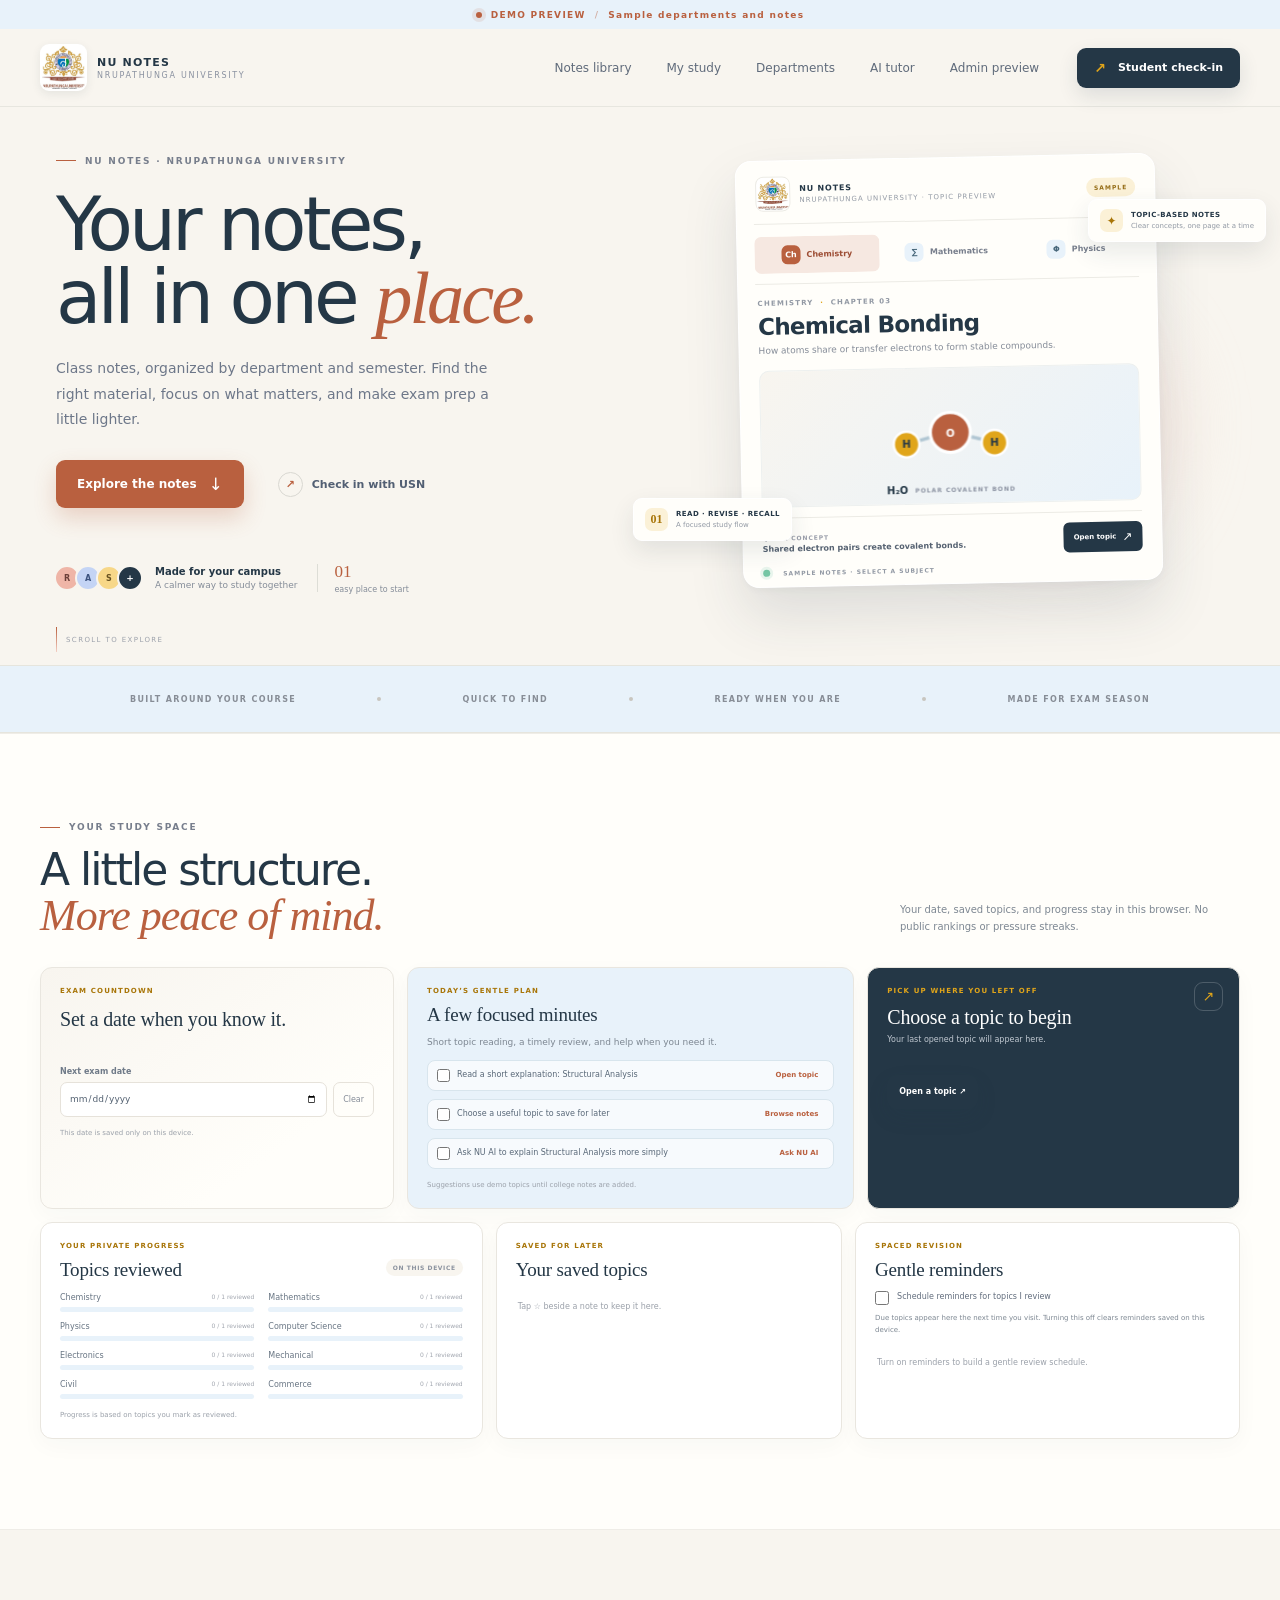
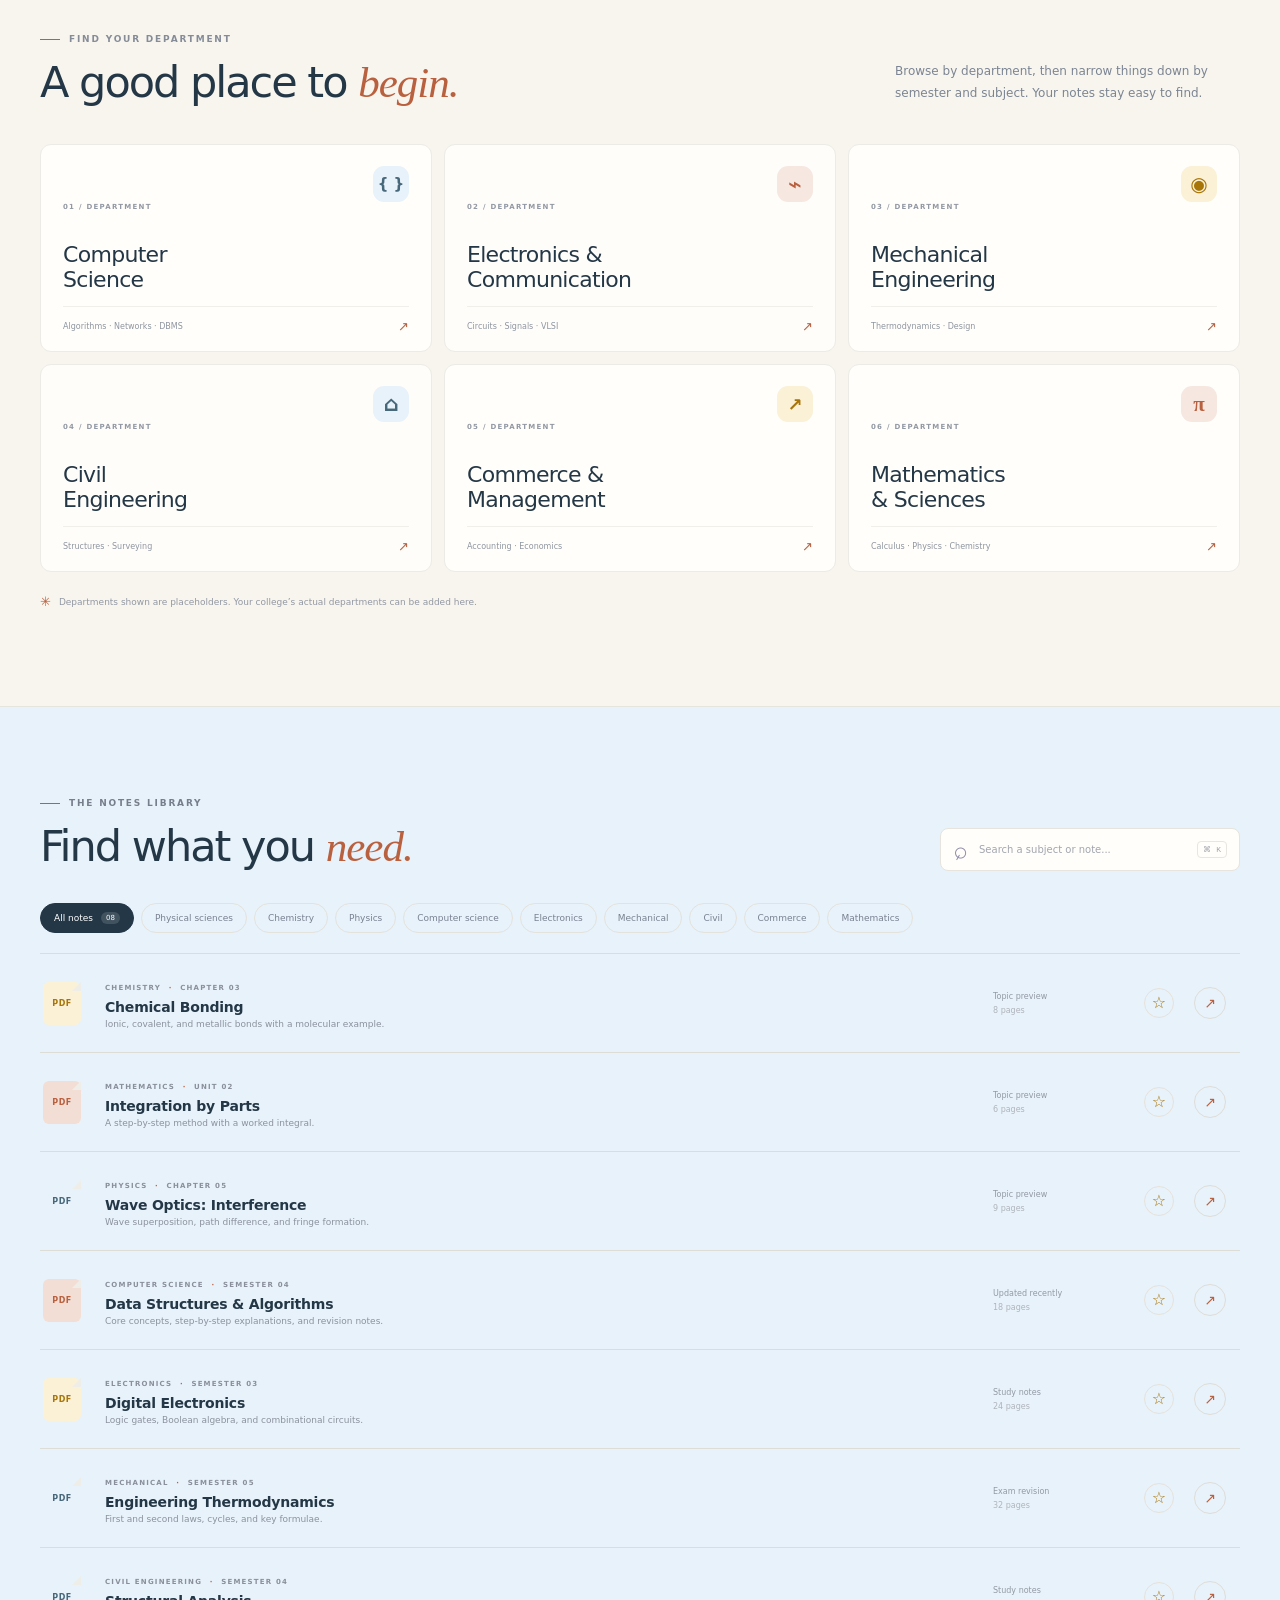
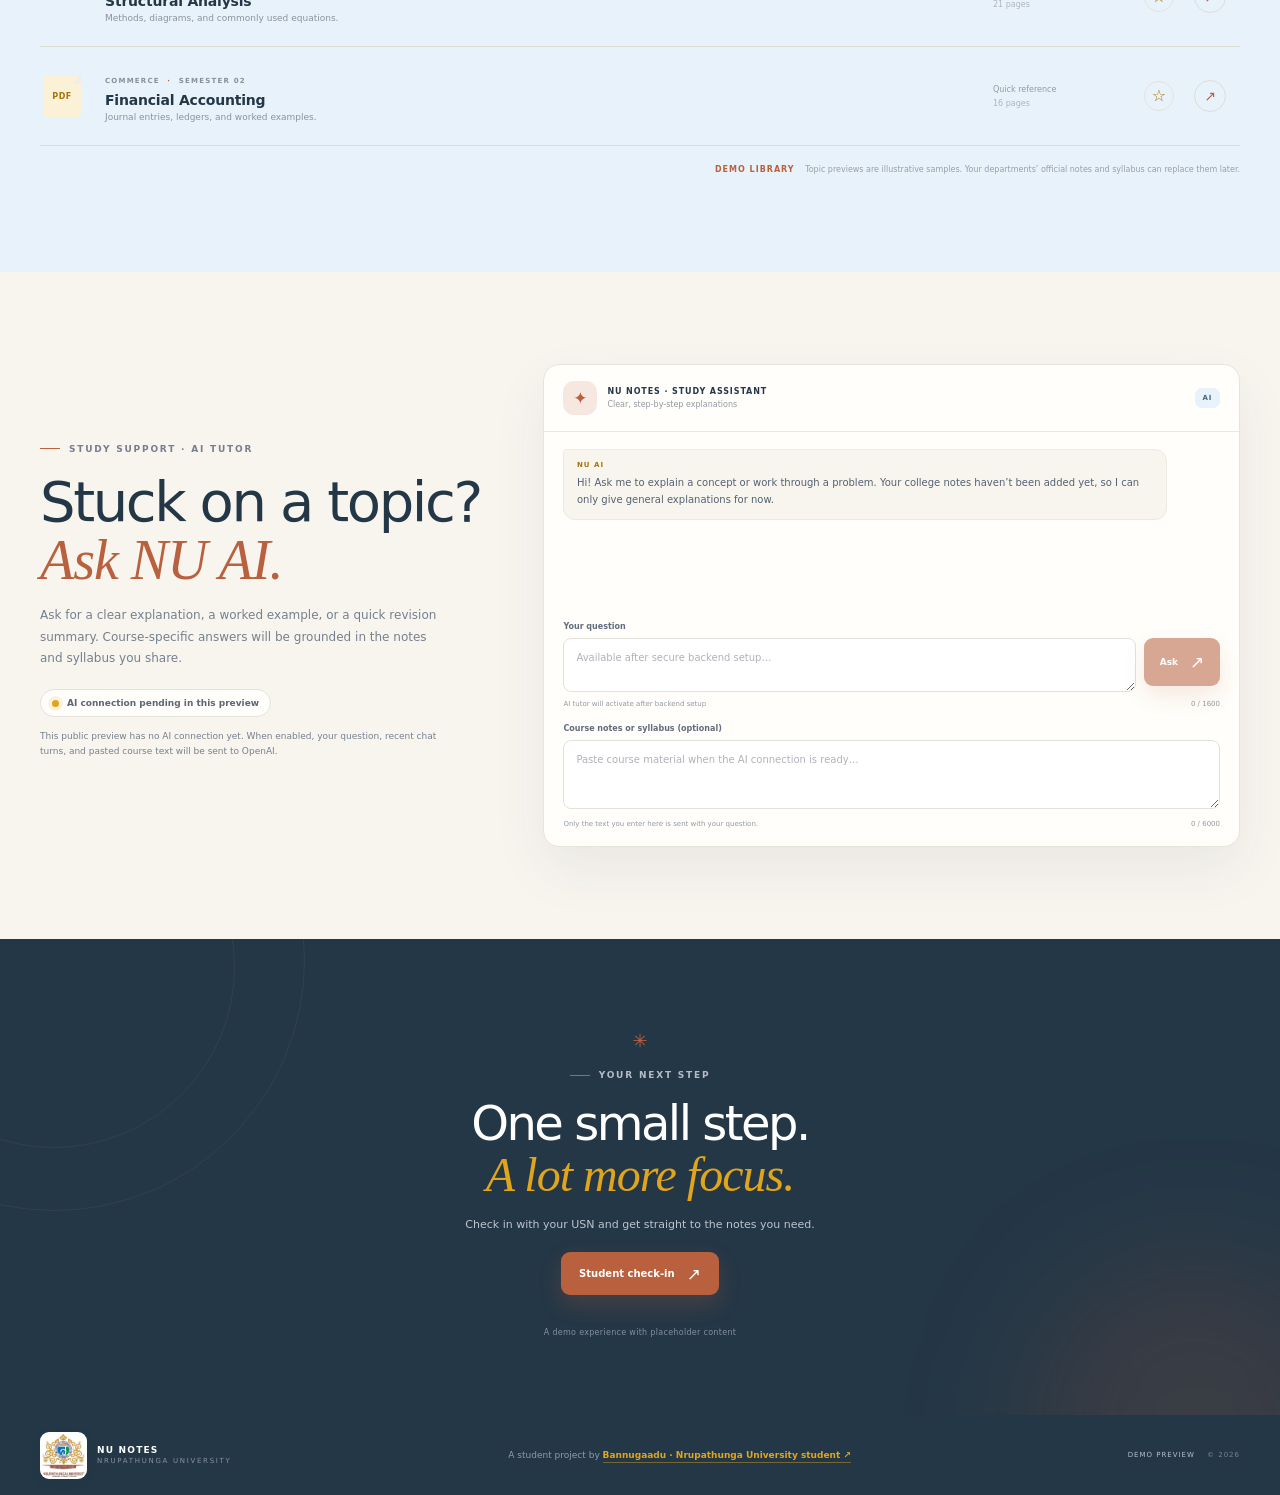
==== commit fd3bec3b: "Remove practice question references from sample notes Keep demo notes focused on explanations, revis" ====
--- a/index.html
+++ b/index.html
@@ -419,11 +419,11 @@
             <article class="note-row" data-category="Chemistry" data-topic-key="chemistry" data-search="chemistry chemical bonding ionic covalent chapter 3"><div class="file-type file-coral">PDF</div><div class="note-info"><span class="note-dept">CHEMISTRY <i>·</i> CHAPTER 03</span><h3>Chemical Bonding</h3><p>Ionic, covalent, and metallic bonds with a molecular example.</p></div><div class="note-meta"><span>Topic preview</span><small>8 pages</small></div><button class="download-button" type="button" data-note="Chemical Bonding" aria-label="Open Chemical Bonding topic preview">↗</button></article>
             <article class="note-row" data-category="Mathematics" data-topic-key="mathematics" data-search="mathematics integration by parts calculus unit 2"><div class="file-type file-pink">PDF</div><div class="note-info"><span class="note-dept">MATHEMATICS <i>·</i> UNIT 02</span><h3>Integration by Parts</h3><p>A step-by-step method with a worked integral.</p></div><div class="note-meta"><span>Topic preview</span><small>6 pages</small></div><button class="download-button" type="button" data-note="Integration by Parts" aria-label="Open Integration by Parts topic preview">↗</button></article>
             <article class="note-row" data-category="Physics" data-topic-key="physics" data-search="physics wave optics interference wavelength chapter 5"><div class="file-type file-blue">PDF</div><div class="note-info"><span class="note-dept">PHYSICS <i>·</i> CHAPTER 05</span><h3>Wave Optics: Interference</h3><p>Wave superposition, path difference, and fringe formation.</p></div><div class="note-meta"><span>Topic preview</span><small>9 pages</small></div><button class="download-button" type="button" data-note="Wave Optics: Interference" aria-label="Open Wave Optics topic preview">↗</button></article>
-            <article class="note-row" data-category="Computer Science" data-search="data structures algorithms computer science semester 4"><div class="file-type file-purple">PDF</div><div class="note-info"><span class="note-dept">COMPUTER SCIENCE <i>·</i> SEMESTER 04</span><h3>Data Structures & Algorithms</h3><p>Core concepts, worked examples, and revision questions.</p></div><div class="note-meta"><span>Updated recently</span><small>18 pages</small></div><button class="download-button" type="button" data-note="Data Structures & Algorithms" aria-label="Open Data Structures and Algorithms sample note">↗</button></article>
+            <article class="note-row" data-category="Computer Science" data-search="data structures algorithms computer science semester 4"><div class="file-type file-purple">PDF</div><div class="note-info"><span class="note-dept">COMPUTER SCIENCE <i>·</i> SEMESTER 04</span><h3>Data Structures & Algorithms</h3><p>Core concepts, step-by-step explanations, and revision notes.</p></div><div class="note-meta"><span>Updated recently</span><small>18 pages</small></div><button class="download-button" type="button" data-note="Data Structures & Algorithms" aria-label="Open Data Structures and Algorithms sample note">↗</button></article>
             <article class="note-row" data-category="Electronics" data-search="digital electronics logic gates electronics semester 3"><div class="file-type file-coral">PDF</div><div class="note-info"><span class="note-dept">ELECTRONICS <i>·</i> SEMESTER 03</span><h3>Digital Electronics</h3><p>Logic gates, Boolean algebra, and combinational circuits.</p></div><div class="note-meta"><span>Study notes</span><small>24 pages</small></div><button class="download-button" type="button" data-note="Digital Electronics" aria-label="Open Digital Electronics sample note">↗</button></article>
             <article class="note-row" data-category="Mechanical" data-search="thermodynamics mechanical engineering semester 5"><div class="file-type file-blue">PDF</div><div class="note-info"><span class="note-dept">MECHANICAL <i>·</i> SEMESTER 05</span><h3>Engineering Thermodynamics</h3><p>First and second laws, cycles, and key formulae.</p></div><div class="note-meta"><span>Exam revision</span><small>32 pages</small></div><button class="download-button" type="button" data-note="Engineering Thermodynamics" aria-label="Open Engineering Thermodynamics sample note">↗</button></article>
             <article class="note-row" data-category="Civil" data-search="structural analysis civil engineering semester 4"><div class="file-type file-green">PDF</div><div class="note-info"><span class="note-dept">CIVIL ENGINEERING <i>·</i> SEMESTER 04</span><h3>Structural Analysis</h3><p>Methods, diagrams, and commonly used equations.</p></div><div class="note-meta"><span>Study notes</span><small>21 pages</small></div><button class="download-button" type="button" data-note="Structural Analysis" aria-label="Open Structural Analysis sample note">↗</button></article>
-            <article class="note-row" data-category="Commerce" data-search="financial accounting commerce semester 2"><div class="file-type file-yellow">PDF</div><div class="note-info"><span class="note-dept">COMMERCE <i>·</i> SEMESTER 02</span><h3>Financial Accounting</h3><p>Journal entries, ledgers, and practice problems.</p></div><div class="note-meta"><span>Quick reference</span><small>16 pages</small></div><button class="download-button" type="button" data-note="Financial Accounting" aria-label="Open Financial Accounting sample note">↗</button></article>
+            <article class="note-row" data-category="Commerce" data-search="financial accounting commerce semester 2"><div class="file-type file-yellow">PDF</div><div class="note-info"><span class="note-dept">COMMERCE <i>·</i> SEMESTER 02</span><h3>Financial Accounting</h3><p>Journal entries, ledgers, and worked examples.</p></div><div class="note-meta"><span>Quick reference</span><small>16 pages</small></div><button class="download-button" type="button" data-note="Financial Accounting" aria-label="Open Financial Accounting sample note">↗</button></article>
           </div>
           <div class="empty-state" id="empty-state" hidden><span>⌕</span><strong>No notes found</strong><p>Try another subject or clear your filters.</p><button type="button" id="clear-filters">Clear filters</button></div>
           <div class="library-demo-note"><span>DEMO LIBRARY</span> Topic previews are illustrative samples. Your departments’ official notes and syllabus can replace them later.</div>
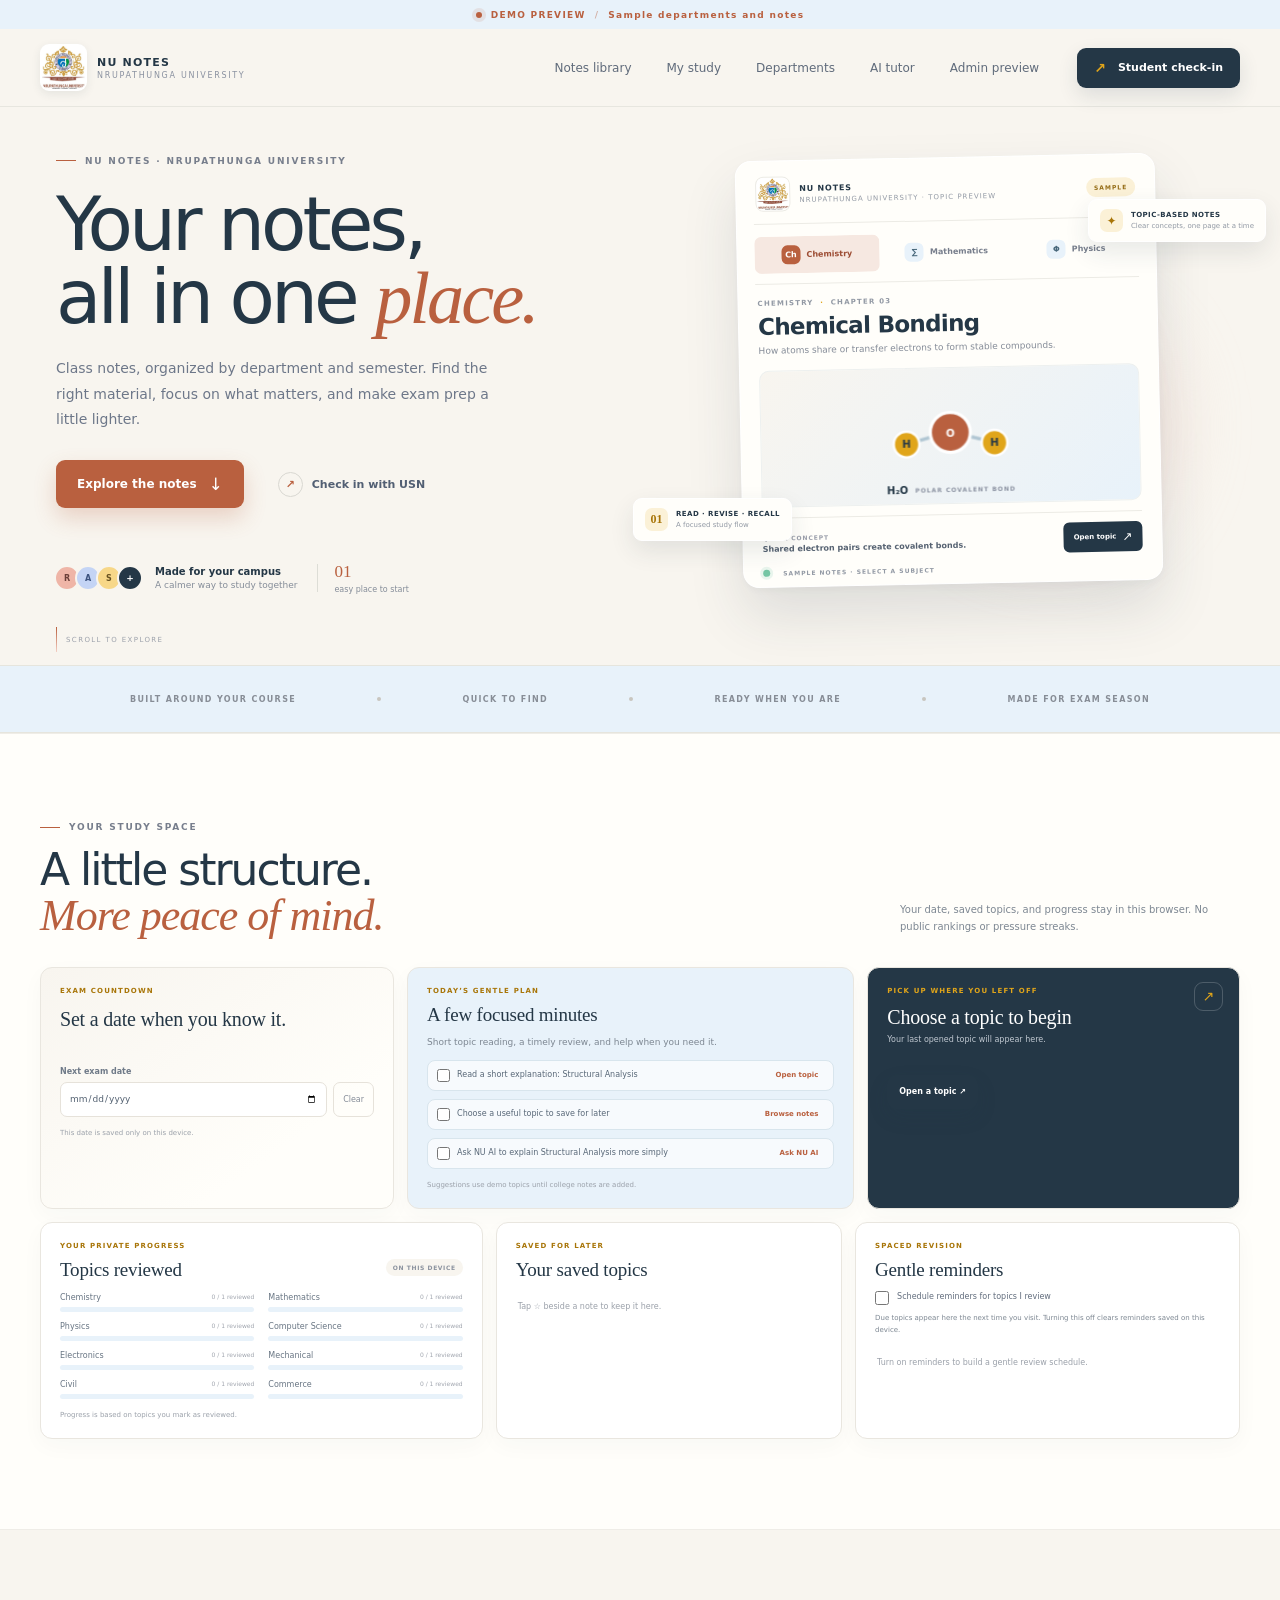
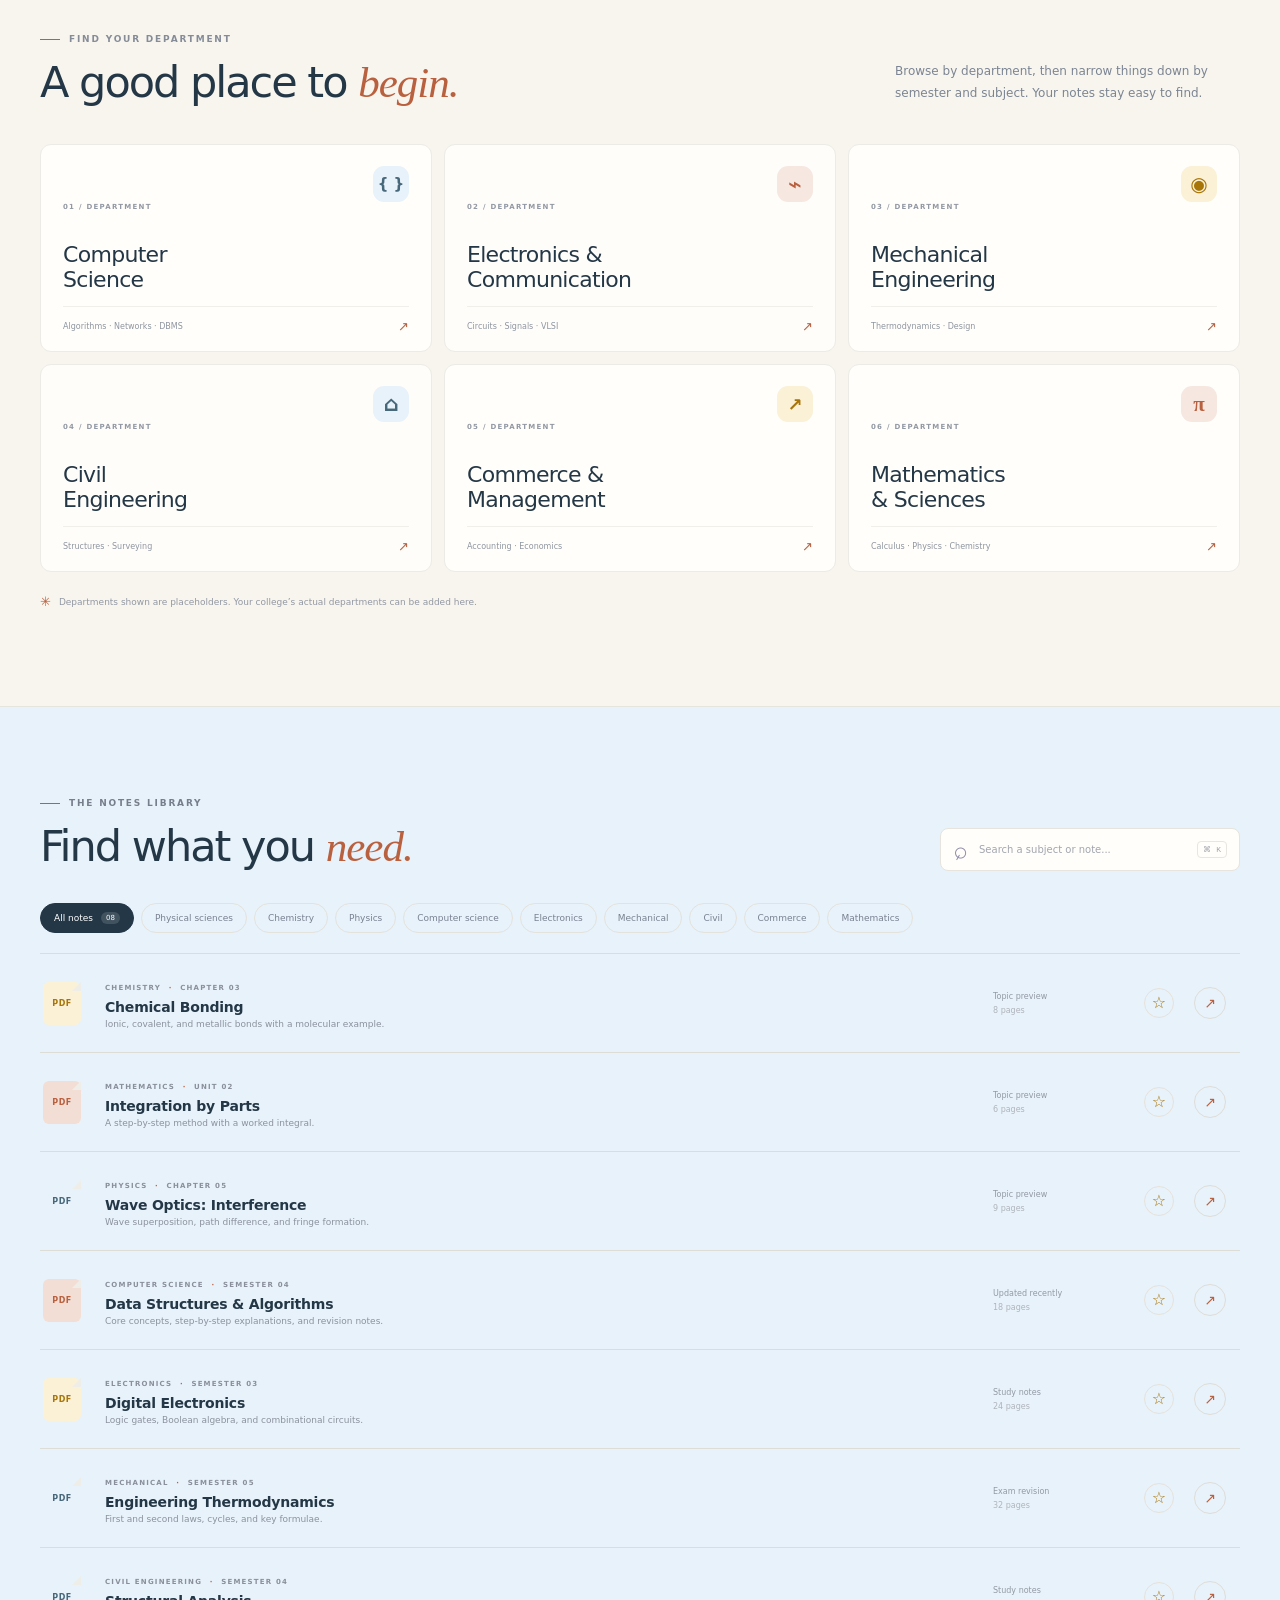
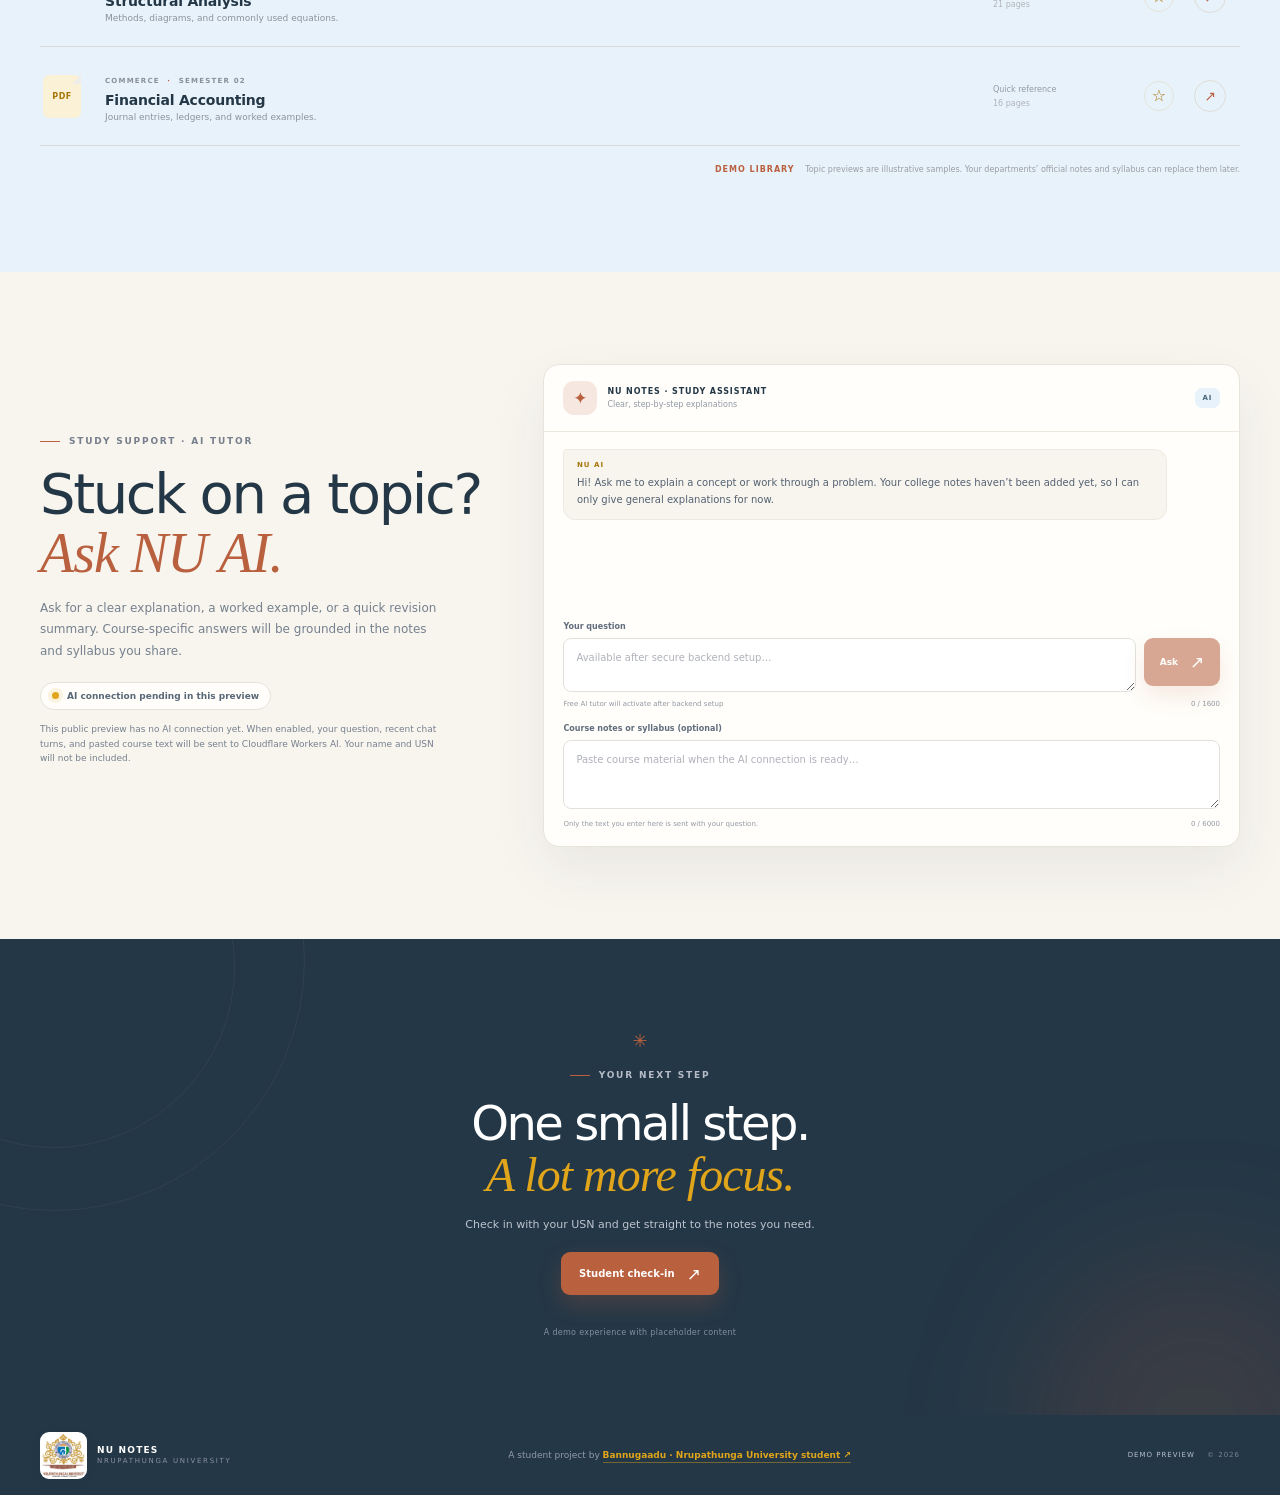
==== commit da5997bd: "Update NU Notes free AI notice Clarify that the AI tutor uses Cloudflare Workers AI when connected a" ====
--- a/index.html
+++ b/index.html
@@ -437,7 +437,7 @@
             <h2>Stuck on a topic?<br /><span class="serif-accent">Ask NU AI.</span></h2>
             <p>Ask for a clear explanation, a worked example, or a quick revision summary. Course-specific answers will be grounded in the notes and syllabus you share.</p>
             <div class="ai-status" id="ai-status"><span class="status-dot"></span> AI connection pending in this preview</div>
-            <p class="ai-privacy-note">This public preview has no AI connection yet. When enabled, your question, recent chat turns, and pasted course text will be sent to OpenAI.</p>
+            <p class="ai-privacy-note">This public preview has no AI connection yet. When enabled, your question, recent chat turns, and pasted course text will be sent to Cloudflare Workers AI. Your name and USN will not be included.</p>
           </div>
           <div class="ai-panel">
             <div class="ai-panel-top"><span class="ai-orb">✦</span><div><strong>NU NOTES · STUDY ASSISTANT</strong><small>Clear, step-by-step explanations</small></div><span class="ai-panel-badge">AI</span></div>
@@ -447,7 +447,7 @@
             <form class="ai-form" id="ai-form">
               <label for="ai-question">Your question</label>
               <div class="ai-composer"><textarea id="ai-question" name="question" rows="2" maxlength="1600" placeholder="Available after secure backend setup…" required disabled></textarea><button class="button button-primary ai-send" type="submit" aria-label="Send question" disabled>Ask <span>↗</span></button></div>
-              <div class="ai-form-foot"><span>AI tutor will activate after backend setup</span><span id="ai-character-count">0 / 1600</span></div>
+              <div class="ai-form-foot"><span>Free AI tutor will activate after backend setup</span><span id="ai-character-count">0 / 1600</span></div>
               <label class="ai-material-label" for="ai-material">Course notes or syllabus (optional)</label>
               <textarea class="ai-material" id="ai-material" name="material" rows="3" maxlength="6000" placeholder="Paste course material when the AI connection is ready…" disabled></textarea>
               <div class="ai-form-foot ai-material-foot"><span>Only the text you enter here is sent with your question.</span><span id="ai-material-count">0 / 6000</span></div>
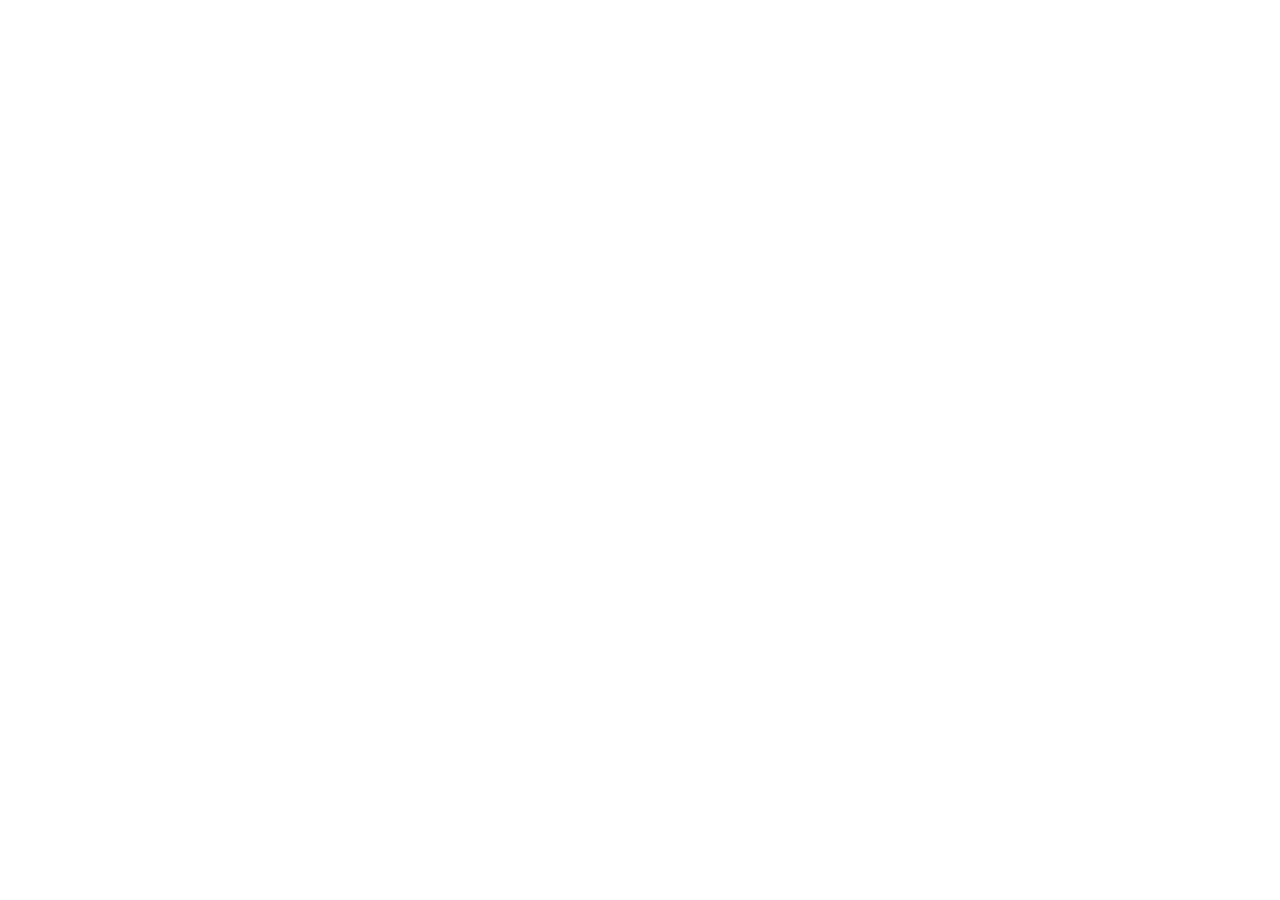
==== commit ee469b1b: "Launch NU AI chat-first study assistant" ====
--- a/index.html
+++ b/index.html
@@ -1,1296 +1,14 @@
 <!doctype html>
 <html lang="en">
-  <head>
-    <meta charset="utf-8" />
-    <meta name="viewport" content="width=device-width, initial-scale=1" />
-    <meta name="theme-color" content="#10192e" />
-    <meta name="description" content="NU Notes is a student notes demo for Nrupathunga University." />
-    <title>NU Notes — Demo</title>
-    <style>
-:root{--ink:#243746;--muted:#7b8494;--cream:#F8F5EF;--paper:#fffefa;--violet:#B9603F;--coral:#B9603F;--mint:#b9f1dc;--line:#e9e8e2;--font-sans:'Avenir Next',Avenir,Inter,ui-sans-serif,system-ui,-apple-system,BlinkMacSystemFont,'Segoe UI',sans-serif;--font-serif:'Iowan Old Style',Georgia,'Times New Roman',serif}
-*{box-sizing:border-box}
-html{scroll-behavior:smooth;scroll-padding-top:88px}
-body{margin:0;background:var(--cream);color:var(--ink);font-family:var(--font-sans);font-size:14px;-webkit-font-smoothing:antialiased}
-button,input{font:inherit}button{cursor:pointer}a{color:inherit;text-decoration:none}.section-shell{width:min(1200px,calc(100% - 80px));margin:0 auto}
-.demo-ribbon{height:29px;display:flex;justify-content:center;align-items:center;gap:9px;background:#E8F2FA;color:#B9603F;font-size:9px;font-weight:700;letter-spacing:1.3px}.pulse-dot{width:6px;height:6px;border-radius:50%;background:#B9603F;box-shadow:0 0 0 4px #B9603F20;animation:pulse 2s ease-in-out infinite}.ribbon-divider{opacity:.45}
-.site-header{height:78px;padding:0 max(40px,calc((100vw - 1200px)/2));display:flex;align-items:center;justify-content:space-between;background:var(--cream);position:relative;z-index:10;border-bottom:1px solid #e7e6df}.brand{display:flex;align-items:center;gap:10px;min-width:170px}.brand-mark{position:relative;width:37px;height:37px;display:grid;place-items:center;border-radius:12px;background:var(--ink);color:white;font-family:var(--font-serif);font-size:21px;font-style:italic;box-shadow:0 5px 12px #2437461c}.brand-mark i{position:absolute;width:7px;height:7px;border-radius:50%;background:var(--coral);right:-2px;top:1px;border:1.5px solid var(--cream)}.brand-copy{display:flex;flex-direction:column;gap:2px;letter-spacing:1.2px}.brand-copy strong{font-size:11px;font-weight:700}.brand-copy small{font-size:8px;letter-spacing:1.7px;color:#8a91a0}.main-nav{display:flex;align-items:center;gap:35px;margin-left:auto;margin-right:38px}.main-nav a,.nav-link{font-size:12px;font-weight:500;color:#606b7b;transition:color .2s}.main-nav a:hover,.nav-link:hover{color:var(--violet)}.nav-link{border:0;background:none;padding:0}.button{display:inline-flex;align-items:center;justify-content:center;gap:12px;border:0;border-radius:9px;font-weight:600;transition:transform .2s,box-shadow .2s,background .2s}.button:hover{transform:translateY(-2px)}.button-small{height:40px;padding:0 17px;font-size:11px}.button-dark{background:var(--ink);color:white;box-shadow:0 8px 20px #2437461f}.button-dark:hover{background:#385466;box-shadow:0 10px 22px #2437462a}.button-icon{font-size:14px;color:#E0A51A}.menu-toggle{display:none;background:none;border:0;padding:8px}.menu-toggle span{display:block;width:20px;height:1px;background:var(--ink);margin:5px}
-.hero{min-height:558px;display:grid;grid-template-columns:1.03fr .97fr;align-items:center;position:relative;padding-top:35px;padding-bottom:65px}.hero-copy{position:relative;z-index:2;padding:8px 0 0 16px;animation:rise-in .8s both}.eyebrow{display:flex;align-items:center;gap:9px;color:#777e8c;font-size:9px;font-weight:700;letter-spacing:1.8px}.eyebrow-line{width:20px;height:1px;background:var(--coral)}h1,h2,p{margin-top:0}.hero h1{font-size:clamp(46px,5.8vw,76px);line-height:.99;letter-spacing:-4px;margin:22px 0 20px;font-weight:500}.highlight-word{font-family:var(--font-serif);font-style:italic;font-weight:500;color:var(--violet);letter-spacing:-3px}.hero-description{max-width:435px;color:#6d7789;line-height:1.85;font-size:14px;margin-bottom:27px}.hero-actions{display:flex;align-items:center;gap:24px}.button-primary{height:48px;padding:0 21px;background:var(--violet);color:white;font-size:12px;box-shadow:0 10px 22px #B9603F3d}.button-primary:hover{background:#9D4D34;box-shadow:0 12px 26px #B9603F51}.button-primary span{font-size:17px;font-weight:400}.text-button{background:none;border:0;color:#525f73;font-size:11px;font-weight:600;display:flex;align-items:center;gap:9px;padding:10px}.text-button:hover{color:var(--violet)}.play-icon{display:grid;place-items:center;border:1px solid #d8d7d1;width:25px;height:25px;border-radius:50%;font-size:11px;color:var(--violet);transition:all .2s}.text-button:hover .play-icon{background:#E8F2FA;border-color:#E0A51A}.hero-proof{display:flex;align-items:center;gap:12px;margin-top:54px}.avatar-stack{display:flex;padding-left:3px}.avatar-stack span{width:26px;height:26px;border-radius:50%;border:2px solid var(--cream);margin-left:-5px;background:#efb5a7;color:#6b3f39;display:grid;place-items:center;font-size:8px;font-weight:700}.avatar-stack span:nth-child(2){background:#c4d4f5;color:#3b527e}.avatar-stack span:nth-child(3){background:#f7d788;color:#675120}.avatar-stack span:nth-child(4){background:var(--ink);color:#fff;font-size:9px}.hero-proof>div:nth-child(2),.hero-stat{display:flex;flex-direction:column;gap:3px}.hero-proof strong{font-size:10px}.hero-proof small{font-size:9px;color:#858d99}.proof-divider{height:28px;width:1px;background:#ddddd6;margin-left:8px;margin-right:4px}.hero-stat strong{font-family:var(--font-serif);font-size:17px;font-weight:500;color:var(--violet)}.hero-stat small{font-size:8px;color:#858d99}
-.hero-visual{height:438px;position:relative;display:grid;place-items:center;animation:fade-in 1s .15s both}.visual-halo{position:absolute;border-radius:50%;filter:blur(1px)}.halo-one{width:350px;height:350px;background:radial-gradient(circle,#E8F2FA 0,#E8F2FA78 48%,#E8F2FA00 73%);animation:halo 7s ease-in-out infinite}.halo-two{width:254px;height:254px;background:#f4d7cd80;filter:blur(35px);transform:translate(98px,55px);animation:halo-two 9s ease-in-out infinite}.orbit{position:absolute;border:1px solid #D7A39440;border-radius:50%;transform:rotate(-23deg)}.orbit-one{width:400px;height:235px;animation:orbit-breathe 8s ease-in-out infinite}.orbit-two{width:345px;height:280px;border-color:#E0A51A40;transform:rotate(36deg)}.paper-main{width:265px;height:322px;position:relative;z-index:2;border-radius:8px 8px 15px 8px;background:linear-gradient(145deg,#fffefa 5%,#F8F5EF 100%);padding:26px 27px;box-shadow:0 28px 55px #44416d20,0 4px 12px #5654770e;transform:rotate(-5deg);animation:float-paper 6s ease-in-out infinite}.paper-main:before{content:'';position:absolute;inset:0;border:1px solid #fff;border-radius:inherit;pointer-events:none}.paper-top,.paper-bottom{display:flex;align-items:center;justify-content:space-between}.paper-kicker{font-size:8px;font-weight:700;letter-spacing:1.7px;color:#777c8b}.paper-kicker span{color:var(--coral);margin-left:3px}.paper-menu{font-size:14px;letter-spacing:1px;color:#a7abb4}.paper-title{font-size:40px;line-height:.97;letter-spacing:-1.5px;font-weight:500;margin-top:41px}.paper-title em{font-family:var(--font-serif);font-weight:500;color:var(--violet)}.paper-rule{width:44px;height:2px;background:var(--coral);margin-top:20px}.paper-lines{display:flex;flex-direction:column;gap:8px;margin-top:18px}.paper-lines i{height:3px;background:#e8e7ee;border-radius:5px;width:92%}.paper-lines i:nth-child(2){width:76%}.paper-lines i:nth-child(3){width:58%}.paper-bottom{position:absolute;left:27px;right:27px;bottom:23px}.paper-tag{font-size:7px;font-weight:700;letter-spacing:1.3px;color:#797f8d}.paper-arrow{width:24px;height:24px;display:grid;place-items:center;border-radius:50%;background:#F4E7E0;color:var(--violet);font-size:14px}.paper-stamp{position:absolute;right:22px;top:111px;width:34px;height:34px;display:grid;place-items:center;border:1px solid #F0DCCF;border-radius:50%;font-family:var(--font-serif);font-style:italic;color:#B9603F;font-size:17px;transform:rotate(8deg)}.floating-note{position:absolute;z-index:3;display:flex;align-items:center;gap:9px;background:#fffefa;border:1px solid #ffffff;box-shadow:0 13px 35px #303c5920;border-radius:11px;padding:10px 12px;animation:float-note 5s ease-in-out infinite}.floating-note strong,.floating-note small{display:block;white-space:nowrap}.floating-note strong{font-size:9px}.floating-note small{font-size:8px;color:#8a91a0;margin-top:3px}.note-left{left:0;top:110px}.note-right{right:-2px;bottom:82px;animation-delay:-2s}.note-icon{width:29px;height:29px;display:grid;place-items:center;border-radius:8px;font-size:16px;font-weight:600}.note-icon.violet{background:#F6E8E1;color:#B9603F}.note-icon.coral{background:#fff0ea;color:#ee795f}.note-check,.note-plus{margin-left:5px;color:#68b691;font-size:12px}.note-plus{color:#a1a5b0}.floating-label{position:absolute;z-index:3;font-size:8px;font-weight:700;letter-spacing:.3px;color:#727a8a;background:#ffffffd9;padding:9px 12px;border-radius:20px;box-shadow:0 6px 18px #303c5910}.label-top{top:38px;right:43px}.mini-spark{color:var(--coral);margin-right:5px}.label-bottom{bottom:31px;left:37px}.live-ring{display:inline-block;width:7px;height:7px;border-radius:50%;background:#75c6a4;margin-right:6px;box-shadow:0 0 0 3px #75c6a428}.visual-spark{position:absolute;color:#E0A51A;font-size:16px;animation:twinkle 2.5s ease-in-out infinite}.spark-a{top:115px;right:64px}.spark-b{bottom:90px;left:54px;color:#E0A51A;animation-delay:1s}.hero-scroll{position:absolute;bottom:13px;left:16px;display:flex;align-items:center;gap:9px;color:#9ca1ab;font-size:7px;letter-spacing:1.4px}.scroll-line{height:25px;width:1px;background:linear-gradient(var(--coral),#f4cfc4)}
-.trust-strip{background:#eeede7;border-top:1px solid #e6e5dd;border-bottom:1px solid #e6e5dd}.trust-inner{max-width:1080px;margin:auto;min-height:66px;display:flex;align-items:center;justify-content:space-between;gap:18px;padding:0 30px}.trust-inner span{font-size:8px;letter-spacing:1.35px;font-weight:700;color:#878d96;white-space:nowrap}.trust-inner i{width:4px;height:4px;background:#c8c6bf;border-radius:50%}
-.departments-section{padding-top:104px;padding-bottom:97px}.section-heading{display:flex;justify-content:space-between;align-items:flex-end;margin-bottom:37px}.section-heading h2,.library-top h2{font-size:43px;font-weight:500;letter-spacing:-2px;margin:13px 0 0}.serif-accent{font-family:var(--font-serif);font-style:italic;color:var(--violet);font-weight:500;letter-spacing:-1px}.eyebrow-light{color:#858c97}.section-heading>p{max-width:337px;line-height:1.8;color:#7b8492;font-size:12px;margin:0 8px 3px 25px}.department-grid{display:grid;grid-template-columns:repeat(3,1fr);gap:12px}.department-card{height:208px;position:relative;overflow:hidden;text-align:left;border:1px solid #ecebe5;border-radius:11px;padding:21px 22px;background:#fffefa;transition:transform .25s,box-shadow .25s,border-color .25s;color:var(--ink)}.department-card:hover{transform:translateY(-5px);box-shadow:0 16px 32px #24314b12;border-color:#F0DCCF}.dept-number{display:block;font-size:7px;letter-spacing:1.25px;color:#9399a4;font-weight:700}.dept-icon{position:absolute;right:22px;top:21px;width:36px;height:36px;display:grid;place-items:center;border-radius:11px;font-size:15px;font-weight:600;transition:transform .4s}.department-card:hover .dept-icon{transform:rotate(-9deg) scale(1.06)}.icon-cs{background:#F6E8E1;color:#B9603F}.icon-ece{background:#fff0e9;color:#eb806a;font-size:23px}.icon-mech{background:#e7f6ee;color:#48a882;font-size:20px}.icon-civil{background:#edf3ff;color:#6e8cc9;font-size:21px}.icon-commerce{background:#fff4db;color:#c39235;font-size:18px}.icon-math{background:#fceaf3;color:#c96a98;font-family:var(--font-serif);font-size:21px}.department-card>strong{display:block;font-size:22px;font-weight:500;line-height:1.13;letter-spacing:-.7px;margin-top:32px}.dept-footer{position:absolute;left:22px;right:22px;bottom:17px;display:flex;justify-content:space-between;align-items:center;border-top:1px solid #f0efea;padding-top:12px}.dept-footer small{font-size:8px;color:#8e95a0}.dept-footer b{font-size:13px;color:#B9603F;font-weight:400}.card-ece{background:#fffdfa}.card-civil{background:#fffdfa}.departments-note{display:flex;align-items:center;gap:8px;margin-top:22px;font-size:9px;color:#9197a2}.note-star{color:var(--coral);font-size:13px}
-.library-section{background:#eeede7;padding:91px 0 98px;border-top:1px solid #e5e4dd}.library-top{display:flex;justify-content:space-between;align-items:flex-end}.library-top h2{margin-bottom:0}.library-search{width:300px;height:43px;background:#fffefa;border:1px solid #e6e4dc;border-radius:8px;display:flex;align-items:center;gap:10px;padding:0 12px}.search-icon{font-size:24px;color:#8f8ba7;line-height:1;transform:rotate(-15deg)}.library-search input{width:100%;border:0;background:transparent;outline:0;font-size:10px;color:var(--ink)}.library-search input::placeholder{color:#a1a5ae}.library-search:focus-within{border-color:#D7A394;box-shadow:0 0 0 3px #B9603F16}.library-search kbd{font-size:8px;white-space:nowrap;color:#a3a6ae;border:1px solid #e7e6df;border-radius:4px;padding:3px 5px}.filter-row{display:flex;gap:7px;margin:32px 0 17px;overflow:auto;padding-bottom:3px}.filter-chip{display:flex;align-items:center;gap:8px;border:1px solid #e4e2dc;border-radius:20px;background:transparent;padding:8px 13px;color:#798191;font-size:9px;white-space:nowrap;transition:all .2s}.filter-chip:hover{border-color:#E0A51A;color:var(--violet)}.filter-chip.is-active{background:var(--ink);color:white;border-color:var(--ink)}.filter-chip span{border-radius:10px;padding:2px 5px;background:#ffffff24;font-size:7px}.notes-list{border-top:1px solid #ddddd7}.note-row{min-height:99px;display:grid;grid-template-columns:46px minmax(230px,1fr) 135px 35px;align-items:center;gap:16px;border-bottom:1px solid #ddddd7;padding:14px 12px 14px 3px;transition:background .2s}.note-row:hover{background:#f6f5f0}.file-type{width:38px;height:43px;border-radius:6px;display:grid;place-items:center;font-size:8px;font-weight:700;letter-spacing:.5px;position:relative}.file-type:after{content:'';position:absolute;right:0;top:0;border-style:solid;border-width:0 0 9px 9px;border-color:transparent transparent #eeede7 transparent}.file-purple{background:#F3DED5;color:#B9603F}.file-coral{background:#ffe8e1;color:#dd795f}.file-blue{background:#e0ebfc;color:#6586c4}.file-green{background:#e0f2e6;color:#539872}.file-yellow{background:#f8edcc;color:#b49340}.file-pink{background:#f7e1ed;color:#bd6992}.note-info .note-dept{font-size:7px;font-weight:700;letter-spacing:1.2px;color:#898f9b}.note-dept i{font-style:normal;color:var(--coral);margin:0 4px}.note-info h3{font-size:14px;font-weight:600;margin:6px 0 4px;letter-spacing:-.2px}.note-info p{font-size:9px;color:#8b929e;margin:0}.note-meta{display:flex;flex-direction:column;gap:5px;color:#9299a4;font-size:8px}.note-meta small{color:#b0b4bb;font-size:8px}.download-button{width:32px;height:32px;border:1px solid #dfddd7;border-radius:50%;background:transparent;color:#B9603F;font-size:14px;transition:all .2s}.download-button:hover{background:var(--violet);border-color:var(--violet);color:white;transform:translate(2px,-2px)}.library-demo-note{margin-top:19px;text-align:right;color:#9b9ea4;font-size:8px}.library-demo-note span{color:#B9603F;font-weight:700;letter-spacing:1px;margin-right:8px}.empty-state{text-align:center;padding:60px 20px;color:#9197a2}.empty-state>span{display:block;font-size:30px;color:#B9603F;margin-bottom:9px}.empty-state strong{display:block;color:var(--ink);font-size:14px}.empty-state p{font-size:10px}.empty-state button{border:0;background:none;color:var(--violet);font-size:10px;text-decoration:underline}
-.closing-section{position:relative;overflow:hidden;background:#243746;color:white;padding:91px 0 78px;text-align:center}.closing-section:before,.closing-section:after{content:'';position:absolute;width:360px;height:360px;border:1px solid #ffffff0d;border-radius:50%;top:-153px;left:-127px}.closing-section:after{width:500px;height:500px;top:-230px;left:-197px}.closing-orb{position:absolute;width:330px;height:330px;border-radius:50%;background:#B9603F26;filter:blur(65px);right:-80px;bottom:-175px;animation:halo 8s ease-in-out infinite}.closing-inner{position:relative;z-index:1}.closing-star{color:var(--coral);font-size:18px;margin-bottom:19px;animation:twinkle 3s infinite}.closing-section .eyebrow{justify-content:center;color:#b5bcc7}.closing-section .eyebrow-line{background:var(--coral)}.closing-section h2{font-size:48px;line-height:1.05;letter-spacing:-2.5px;font-weight:500;margin:18px 0}.closing-section .serif-accent{color:#E0A51A}.closing-section p{color:#bdc4cf;font-size:11px;margin-bottom:21px}.button-light{height:43px;padding:0 18px;font-size:10px}.closing-footnote{margin-top:33px;color:#8390a2;font-size:8px;letter-spacing:.3px}.site-footer{height:80px;padding:0 max(40px,calc((100vw - 1200px)/2));display:flex;align-items:center;justify-content:space-between;background:#243746;color:white}.footer-brand .brand-mark{width:30px;height:30px;font-size:17px;background:#26334c}.footer-brand .brand-mark i{border-color:#243746;width:6px;height:6px}.footer-brand .brand-copy strong{font-size:9px}.footer-brand .brand-copy small{font-size:7px}.footer-center{color:#929baa;font-size:9px}.footer-right{display:flex;gap:12px;color:#b7bfcc;font-size:7px;letter-spacing:1px}.footer-right span{color:#778397}
-.modal-backdrop{position:fixed;inset:0;z-index:30;background:#243746d6;display:grid;place-items:center;padding:20px;backdrop-filter:blur(8px);animation:fade-in .2s both}.modal-backdrop[hidden]{display:none}.modal-card{position:relative;width:min(100%,440px);max-height:min(92vh,780px);overflow-y:auto;background:#fffefa;border-radius:16px;padding:38px 40px 29px;box-shadow:0 28px 80px #172b3965;animation:modal-in .3s cubic-bezier(.2,.75,.25,1) both}.modal-close{position:absolute;right:19px;top:15px;border:0;background:#f1f0eb;color:#727989;border-radius:50%;width:29px;height:29px;font-size:19px;line-height:1}.modal-close:hover{background:#E8F2FA;color:var(--violet)}.modal-mark{width:35px;height:35px;background:var(--ink);color:white;border-radius:11px;display:grid;place-items:center;font-family:var(--font-serif);font-style:italic;font-size:19px;margin-bottom:23px}.modal-card h2{font-size:32px;font-weight:500;letter-spacing:-1.5px;line-height:1.08;margin:12px 0}.modal-copy{font-size:10px;line-height:1.7;color:#858c98;margin-bottom:23px}.checkin-card form{display:flex;flex-direction:column}.checkin-card label{font-size:9px;font-weight:700;color:#626d7d;margin:0 0 7px}.checkin-card input{height:43px;border:1px solid #e2e1dc;border-radius:7px;background:#fff;padding:0 12px;color:var(--ink);font-size:11px;outline:none;margin-bottom:16px}.checkin-card input:focus{border-color:#D7A394;box-shadow:0 0 0 3px #B9603F1a}.checkin-card input::placeholder{color:#afb2ba}.form-submit{width:100%;margin-top:2px}.privacy-note{display:flex;gap:7px;color:#9a9eaa;font-size:8px;line-height:1.6;margin:16px 0 0}.privacy-note span{color:#B9603F}.admin-card{width:min(100%,750px);padding:35px 38px 27px}.admin-header{display:flex;align-items:center;justify-content:space-between}.admin-header h2{margin-bottom:0}.demo-badge{font-size:7px;font-weight:700;letter-spacing:1.2px;color:#927c26;background:#faf1d6;border-radius:10px;padding:7px 10px}.admin-description{color:#858c98;font-size:10px;margin:12px 0 20px}.admin-summary{height:72px;display:flex;align-items:center;gap:13px;padding:12px 15px;background:#E8F2FA;border-radius:8px;margin-bottom:20px}.summary-icon{width:32px;height:32px;border-radius:9px;background:#fff;color:#B9603F;display:grid;place-items:center}.admin-summary>div{display:flex;flex-direction:column;gap:2px}.admin-summary strong{font-family:var(--font-serif);font-weight:500;font-size:21px;color:#243746}.admin-summary small{color:#828492;font-size:8px}.summary-side{margin-left:auto;padding-left:17px;border-left:1px solid #d9d5f0;min-width:92px}.summary-side strong{font-size:18px}.table-wrap{overflow-x:auto}table{border-collapse:collapse;width:100%;white-space:nowrap;text-align:left}th{padding:10px 8px;border-bottom:1px solid #e7e6df;color:#a1a5ad;font-size:7px;letter-spacing:1.1px}td{padding:12px 8px;border-bottom:1px solid #efeee9;color:#727b89;font-size:9px}td:first-child{color:#39465a;font-weight:600}.student-avatar{display:inline-grid;place-items:center;width:25px;height:25px;vertical-align:middle;border-radius:50%;background:#F3DED5;color:#B9603F;font-size:7px;margin-right:7px}.avatar-peach{background:#ffe5da;color:#c8715d}.avatar-lilac{background:#efe2f5;color:#996fb0}.login-count{display:inline-grid;place-items:center;min-width:24px;height:22px;border-radius:7px;background:#E8F2FA;color:#B9603F;font-weight:700;padding:0 5px}.admin-footnote{font-size:8px;line-height:1.6;color:#9a9eaa;margin:16px 0 0}.toast{position:fixed;z-index:50;left:50%;bottom:24px;transform:translate(-50%,16px);background:#18253c;color:white;padding:12px 17px;border-radius:8px;font-size:10px;box-shadow:0 8px 24px #24374640;opacity:0;pointer-events:none;transition:all .25s;max-width:min(90vw,470px);text-align:center}.toast.is-visible{opacity:1;transform:translate(-50%,0)}.no-scroll{overflow:hidden}
-.note-row[hidden]{display:none}
-@keyframes pulse{0%,100%{box-shadow:0 0 0 3px #B9603F20}50%{box-shadow:0 0 0 6px #B9603F0c}}@keyframes rise-in{from{opacity:0;transform:translateY(18px)}to{opacity:1;transform:translateY(0)}}@keyframes fade-in{from{opacity:0}to{opacity:1}}@keyframes modal-in{from{opacity:0;transform:translateY(12px) scale(.985)}to{opacity:1;transform:translateY(0) scale(1)}}@keyframes float-paper{0%,100%{transform:rotate(-5deg) translateY(0)}50%{transform:rotate(-3.5deg) translateY(-9px)}}@keyframes float-note{0%,100%{transform:translateY(0)}50%{transform:translateY(-7px)}}@keyframes halo{0%,100%{transform:scale(1);opacity:.85}50%{transform:scale(1.07);opacity:1}}@keyframes halo-two{0%,100%{transform:translate(98px,55px)}50%{transform:translate(75px,35px)}}@keyframes orbit-breathe{0%,100%{transform:rotate(-23deg) scale(1)}50%{transform:rotate(-19deg) scale(1.04)}}@keyframes twinkle{0%,100%{opacity:.45;transform:scale(.88) rotate(0)}50%{opacity:1;transform:scale(1.08) rotate(15deg)}}
-@media(max-width:900px){.section-shell{width:min(100% - 48px,700px)}.site-header{padding:0 24px}.main-nav{gap:20px;margin-right:22px}.hero{grid-template-columns:1fr 1fr;min-height:520px}.hero-copy{padding-left:0}.hero h1{font-size:58px}.hero-visual{transform:scale(.86);margin:0 -25px}.note-left{left:-14px}.note-right{right:-20px}.trust-inner{padding:0 24px}.trust-inner span{font-size:7px;letter-spacing:.9px}.department-card{padding:18px}.department-card>strong{font-size:19px}.dept-footer{left:18px;right:18px}.dept-footer small{font-size:7px}.site-footer{padding:0 24px}}
-@media(max-width:650px){html{scroll-padding-top:68px}.demo-ribbon{font-size:8px;letter-spacing:1px}.site-header{height:66px;padding:0 19px}.brand{min-width:auto}.brand-mark{width:33px;height:33px}.brand-copy strong{font-size:10px}.brand-copy small{font-size:7px}.site-header>.button{margin-left:auto;margin-right:10px}.button-small{height:36px;padding:0 12px;font-size:9px}.menu-toggle{display:block}.main-nav{display:none;position:absolute;top:65px;left:0;right:0;margin:0;padding:16px 20px 20px;background:var(--cream);border-bottom:1px solid var(--line);box-shadow:0 14px 20px #24374610;flex-direction:column;align-items:flex-start;gap:17px}.main-nav.is-open{display:flex}.main-nav a,.nav-link{font-size:12px}.section-shell{width:calc(100% - 38px)}.hero{display:flex;flex-direction:column;align-items:stretch;padding-top:50px;padding-bottom:54px;min-height:auto}.hero-copy{padding:0}.hero h1{font-size:56px;letter-spacing:-3px;margin:19px 0 17px}.highlight-word{letter-spacing:-2px}.hero-description{font-size:12px;max-width:390px;line-height:1.8}.hero-actions{gap:9px;flex-wrap:wrap}.button-primary{height:44px;padding:0 16px;font-size:10px}.text-button{font-size:10px;padding:7px}.hero-proof{margin-top:29px}.hero-visual{height:330px;transform:scale(.82);transform-origin:top center;margin:-2px -35px -25px}.paper-main{width:235px;height:285px;padding:22px}.paper-title{font-size:35px;margin-top:33px}.paper-bottom{left:22px;right:22px;bottom:19px}.paper-stamp{top:100px;right:18px}.floating-note{padding:8px 9px;gap:7px}.note-left{left:0;top:80px}.note-right{right:0;bottom:60px}.floating-label{font-size:7px}.label-top{right:30px;top:22px}.label-bottom{left:35px;bottom:18px}.hero-scroll{display:none}.trust-inner{overflow:hidden;justify-content:flex-start;padding:0 19px;gap:14px;min-height:58px}.trust-inner span{font-size:7px}.trust-inner span:nth-of-type(n+3),.trust-inner i:nth-of-type(n+2){display:none}.departments-section{padding-top:66px;padding-bottom:65px}.section-heading{display:block;margin-bottom:24px}.section-heading h2,.library-top h2{font-size:36px;letter-spacing:-1.6px}.section-heading>p{font-size:10px;max-width:340px;margin:12px 0 0}.department-grid{grid-template-columns:repeat(2,1fr);gap:9px}.department-card{height:175px;padding:15px}.dept-number{font-size:6px;letter-spacing:.8px}.dept-icon{width:30px;height:30px;right:14px;top:14px;border-radius:9px;font-size:13px}.department-card>strong{font-size:17px;margin-top:29px}.dept-footer{left:15px;right:15px;bottom:13px;padding-top:9px}.dept-footer small{font-size:6px;white-space:nowrap;overflow:hidden;text-overflow:ellipsis;max-width:calc(100% - 15px)}.dept-footer b{font-size:11px}.departments-note{font-size:8px;line-height:1.5;align-items:flex-start}.library-section{padding:64px 0 67px}.library-top{display:block}.library-top h2{margin-bottom:19px}.library-search{width:100%;height:41px}.filter-row{margin:17px 0 12px;gap:6px}.filter-chip{font-size:8px;padding:7px 10px}.note-row{grid-template-columns:38px minmax(0,1fr) 31px;gap:10px;min-height:84px;padding:12px 2px}.file-type{width:33px;height:38px;font-size:7px}.note-info .note-dept{font-size:6px;letter-spacing:.8px}.note-info h3{font-size:11px;margin:5px 0 3px}.note-info p{font-size:8px;line-height:1.4}.note-meta{display:none}.download-button{width:29px;height:29px;font-size:12px}.library-demo-note{text-align:left;line-height:1.6;font-size:7px}.closing-section{padding:68px 0 56px}.closing-section h2{font-size:40px;letter-spacing:-2px}.closing-section p{max-width:270px;margin:0 auto 19px;font-size:10px;line-height:1.6}.site-footer{height:auto;min-height:90px;padding:17px 19px;display:grid;grid-template-columns:1fr auto;row-gap:11px}.footer-center{grid-column:1/-1;grid-row:2;font-size:8px}.footer-right{font-size:6px;gap:7px}.footer-brand .brand-mark{width:27px;height:27px}.footer-brand .brand-copy strong{font-size:8px}.footer-brand .brand-copy small{font-size:6px}.modal-card{padding:32px 25px 24px}.modal-card h2{font-size:28px}.admin-card{padding:30px 19px 21px}.admin-header{align-items:flex-start;gap:6px}.admin-header h2{font-size:25px}.demo-badge{margin-top:18px;font-size:6px}.admin-description{font-size:9px}.table-wrap{margin:0 -8px}th{font-size:6px;padding:9px 6px}td{font-size:8px;padding:11px 6px}.student-avatar{width:22px;height:22px;margin-right:4px}.login-count{height:20px;min-width:21px}.toast{bottom:15px;font-size:9px}}
-@media(prefers-reduced-motion:reduce){*,*::before,*::after{scroll-behavior:auto!important;animation-duration:.01ms!important;animation-iteration-count:1!important;transition-duration:.01ms!important}}
-
-/* Nrupathunga University demo branding */
-.brand-mark.brand-logo{flex:0 0 47px;width:47px;height:47px;padding:2px;border-radius:9px;background:#fff;box-shadow:0 3px 10px #24374616;overflow:hidden}
-.brand-logo img{display:block;width:100%;height:100%;object-fit:contain;border-radius:7px}
-.modal-logo{width:49px;height:49px;padding:2px;background:#fff;border:1px solid var(--line);overflow:hidden}
-.modal-logo img{display:block;width:100%;height:100%;object-fit:contain;border-radius:7px}
-.site-footer .footer-center a{color:#E0A51A;font-weight:600;border-bottom:1px solid #E0A51A70;padding-bottom:2px}
-.site-footer .footer-center a:hover{color:#F0C253;border-color:#F0C253}
-.trust-strip,.library-section{background:#E8F2FA}
-.card-cs .icon-cs{background:#E8F2FA;color:#47677A}
-.card-ece .icon-ece{background:#F6E8E1;color:#B9603F}
-.card-mech .icon-mech{background:#FBF1D7;color:#A87508}
-.card-civil .icon-civil{background:#E8F2FA;color:#47677A}
-.card-commerce .icon-commerce{background:#FBF1D7;color:#A87508}
-.card-math .icon-math{background:#F6E8E1;color:#B9603F}
-.file-purple,.file-pink{background:#F3DED5;color:#B9603F}
-.file-coral,.file-yellow{background:#FBF1D7;color:#A87508}
-.file-blue,.file-green{background:#E8F2FA;color:#47677A}
-.admin-summary{background:#E8F2FA}
-.summary-icon{color:#B9603F}
-.login-count{background:#F6E8E1;color:#B9603F}
-@media(max-width:650px){.brand-mark.brand-logo{flex-basis:39px;width:39px;height:39px}.footer-brand .brand-mark.brand-logo{flex-basis:34px;width:34px;height:34px}}
-@media(max-width:650px){.brand-copy small{font-size:6px;letter-spacing:.65px}}
-
-/* AI tutor, private staff view, and connection forms */
-.ai-section{position:relative;overflow:hidden;padding:92px 0;background:#F8F5EF}
-.ai-shell{display:grid;grid-template-columns:minmax(230px,.78fr) minmax(0,1.22fr);align-items:center;gap:58px}
-.ai-copy h2{margin:19px 0 16px;color:#243746;font-size:clamp(38px,5vw,56px);line-height:1.04;letter-spacing:-2.4px;font-weight:500}
-.ai-copy>p{max-width:400px;color:#75808d;font-size:12px;line-height:1.8}
-.ai-status{display:inline-flex;align-items:center;gap:8px;margin:7px 0 12px;padding:8px 11px;border:1px solid #e5e2db;border-radius:20px;color:#596878;background:#fffefa;font-size:9px;font-weight:700}
-.status-dot{width:7px;height:7px;border-radius:50%;background:#E0A51A;box-shadow:0 0 0 4px #E0A51A20}
-.ai-privacy-note{font-size:9px!important;line-height:1.65!important}
-.ai-panel{overflow:hidden;border:1px solid #e8e4dc;border-radius:16px;background:#fffefa;box-shadow:0 22px 55px #24374612}
-.ai-panel-top{display:flex;align-items:center;gap:10px;padding:16px 19px;border-bottom:1px solid #ece9e1}
-.ai-orb{display:grid;place-items:center;width:34px;height:34px;border-radius:11px;background:#F6E8E1;color:#B9603F;font-size:17px}
-.ai-panel-top>div{display:flex;flex-direction:column;gap:4px}.ai-panel-top strong{color:#243746;font-size:8px;letter-spacing:.9px}.ai-panel-top small{color:#9299a4;font-size:8px}
-.ai-panel-badge{margin-left:auto;padding:6px 8px;border-radius:7px;background:#E8F2FA;color:#47677A;font-size:7px;font-weight:700;letter-spacing:.7px}
-.ai-messages{display:flex;flex-direction:column;gap:11px;min-height:190px;max-height:330px;overflow:auto;padding:17px 19px;scroll-behavior:smooth}
-.ai-message{width:fit-content;max-width:92%;padding:11px 13px;border:1px solid #ece9e1;border-radius:4px 12px 12px 12px;background:#F8F5EF;animation:topic-pop .25s ease-out both}
-.ai-message-user{align-self:flex-end;border-color:#f0ddd4;border-radius:12px 4px 12px 12px;background:#F6E8E1}
-.ai-message-label{display:block;margin-bottom:5px;color:#A87508;font-size:7px;font-weight:700;letter-spacing:1px}
-.ai-message p{margin:0;color:#536171;font-size:10px;line-height:1.7;white-space:pre-wrap;overflow-wrap:anywhere}
-.ai-message-note{display:block;margin-top:7px;color:#9299a4;font-size:7px}
-.ai-form{padding:0 19px 17px}
-.ai-form>label,.ai-material-label{display:block;margin:0 0 7px;color:#626d7d;font-size:8px;font-weight:700}
-.ai-composer{display:flex;align-items:stretch;gap:8px}
-.ai-composer textarea,.ai-material{width:100%;resize:vertical;min-height:51px;padding:11px 12px;border:1px solid #e2e1dc;border-radius:8px;background:#fff;color:#243746;font:inherit;font-size:10px;line-height:1.5;outline:none}
-.ai-composer textarea:focus,.ai-material:focus{border-color:#D7A394;box-shadow:0 0 0 3px #B9603F1a}
-.ai-composer textarea::placeholder,.ai-material::placeholder{color:#afb2ba}
-.ai-send{align-self:stretch;min-width:76px;padding:0 12px;font-size:9px}
-.ai-form-foot{display:flex;justify-content:space-between;gap:10px;margin:7px 0 14px;color:#9299a4;font-size:7px;line-height:1.5}
-.ai-material{min-height:67px}
-.ai-material-foot{margin-bottom:0}
-.ai-send:disabled,.form-submit:disabled,.admin-access-row button:disabled{opacity:.55;cursor:wait;transform:none}
-.consent-label{display:flex!important;align-items:flex-start;gap:9px;margin:0 0 15px!important;color:#727b89!important;font-size:8px!important;font-weight:500!important;line-height:1.6}
-.checkin-card .consent-label input{flex:0 0 auto;width:15px;height:15px;margin:1px 0 0;accent-color:#B9603F}
-.admin-access-form label{display:block;margin:0 0 7px;color:#626d7d;font-size:9px;font-weight:700}
-.admin-access-row{display:flex;gap:8px}
-.admin-access-row input{flex:1;min-width:0;height:42px;padding:0 12px;border:1px solid #e2e1dc;border-radius:7px;background:white;color:#243746;font-size:10px;outline:none}
-.admin-access-row input:focus{border-color:#D7A394;box-shadow:0 0 0 3px #B9603F1a}
-.admin-access-row button{flex:0 0 auto;height:42px;padding:0 14px;font-size:8px}
-.admin-status{min-height:16px;margin:10px 0 15px;color:#9299a4;font-size:8px}
-@media(max-width:850px){.ai-shell{grid-template-columns:1fr;gap:28px}.ai-copy{max-width:600px}.ai-section{padding:72px 0}}
-@media(max-width:650px){.ai-section{padding:62px 0}.ai-shell{gap:20px}.ai-copy h2{font-size:39px;letter-spacing:-1.8px}.ai-copy>p{font-size:10px}.ai-panel-top{padding:13px}.ai-messages{padding:13px;min-height:155px}.ai-form{padding:0 13px 14px}.ai-composer{gap:6px}.ai-send{min-width:64px;padding:0 8px}.ai-form-foot{font-size:6px}.admin-access-row{flex-direction:column}.admin-access-row button{width:100%}}
-
-/* Student study dashboard */
-.study-dashboard{padding:88px 0 90px;background:#fffefa;border-top:1px solid #efede7;border-bottom:1px solid #efede7}
-.study-dashboard-heading{display:flex;align-items:flex-end;justify-content:space-between;gap:35px;margin-bottom:28px}
-.study-dashboard-heading h2{margin:15px 0 0;color:#243746;font-size:44px;line-height:1.03;letter-spacing:-2px;font-weight:500}
-.study-dashboard-heading>p{max-width:340px;margin:0 0 4px;color:#7d8792;font-size:10px;line-height:1.7}
-.study-overview-grid{display:grid;grid-template-columns:.95fr 1.2fr 1fr;gap:13px}
-.study-personal-grid{display:grid;grid-template-columns:1.15fr .9fr 1fr;gap:13px;margin-top:13px}
-.study-card{position:relative;min-width:0;border:1px solid #e9e6df;border-radius:12px;background:#fff;padding:19px 19px 17px;box-shadow:0 7px 22px #24374608}
-.study-card-kicker{display:block;color:#A87508;font-size:7px;font-weight:700;letter-spacing:1.15px}
-.study-card h3{margin:9px 0;color:#243746;font-family:var(--font-serif);font-size:19px;line-height:1.2;font-weight:500;letter-spacing:-.2px}
-.study-card>p{margin:0 0 12px;color:#7d8792;font-size:9px;line-height:1.6}
-.study-card>small{display:block;margin-top:11px;color:#9ba1aa;font-size:7px;line-height:1.55}
-.exam-card{background:linear-gradient(145deg,#F8F5EF,#fffefa 72%)}
-.exam-card h3{min-height:46px;margin:12px 0 14px;font-size:20px}
-.exam-card>label{display:block;margin-bottom:6px;color:#6f7a88;font-size:8px;font-weight:700}
-.exam-date-row{display:flex;align-items:center;gap:6px}
-.exam-date-row input{min-width:0;flex:1;height:35px;padding:0 8px;border:1px solid #e6e2da;border-radius:7px;background:#fff;color:#536171;font-size:9px}
-.exam-date-row button{height:35px;padding:0 9px;border:1px solid #e6e2da;border-radius:7px;background:transparent;color:#858c98;font-size:8px}
-.exam-date-row button:hover{border-color:#B9603F;color:#B9603F}
-.daily-plan-card{background:#E8F2FA}
-.daily-plan-card>p{margin-bottom:10px}
-.daily-plan-list{display:flex;flex-direction:column;gap:8px;margin:0;padding:0;list-style:none}
-.daily-plan-item{display:grid;grid-template-columns:minmax(0,1fr) auto;align-items:center;gap:8px;padding:8px 9px;border:1px solid #d8e5ed;border-radius:8px;background:#ffffffa8}
-.daily-plan-item label{display:flex;align-items:flex-start;gap:7px;color:#596878;font-size:8px;line-height:1.45;cursor:pointer}
-.daily-plan-item input{flex:0 0 auto;width:13px;height:13px;margin:0;accent-color:#B9603F}
-.daily-plan-item input:checked+span{text-decoration:line-through;color:#9299a4}
-.daily-plan-action{border:0;background:transparent;color:#B9603F;font-size:7px;font-weight:700;white-space:nowrap}
-.daily-plan-action:hover{text-decoration:underline}
-.continue-card{background:#243746;color:#fff}
-.continue-card .study-card-kicker{color:#E0A51A}
-.continue-card h3{max-width:220px;margin:10px 0 5px;color:white;font-size:20px}
-.continue-card p{min-height:29px;margin:0 0 12px;color:#c0c8d1;font-size:8px;line-height:1.55}
-.continue-topic-mark{position:absolute;top:14px;right:16px;display:grid;place-items:center;width:29px;height:29px;border:1px solid #ffffff30;border-radius:9px;color:#E0A51A}
-.continue-button{height:34px;padding:0 12px;font-size:8px}
-.continue-button:hover{background:#B9603F}
-.study-card-heading{display:flex;justify-content:space-between;align-items:center;gap:8px}
-.study-card-heading h3{margin-bottom:12px}
-.local-only-pill{padding:5px 7px;border-radius:20px;background:#F8F5EF;color:#8b929e;font-size:6px;font-weight:700;letter-spacing:.6px;white-space:nowrap}
-.subject-progress-list{display:grid;grid-template-columns:1fr 1fr;gap:10px 14px}
-.subject-progress-item{min-width:0}
-.subject-progress-top{display:flex;justify-content:space-between;gap:5px;margin-bottom:5px;color:#687583;font-size:8px}
-.subject-progress-top span{overflow:hidden;text-overflow:ellipsis;white-space:nowrap}
-.subject-progress-top small{color:#a0a5ae;font-size:6px;white-space:nowrap}
-.subject-progress-track{height:5px;overflow:hidden;border-radius:5px;background:#E8F2FA}
-.subject-progress-track span{display:block;height:100%;border-radius:5px;background:linear-gradient(90deg,#B9603F,#E0A51A);transition:width .35s ease}
-.saved-topics-list,.revision-list{display:flex;flex-direction:column;gap:7px;max-height:175px;overflow:auto}
-.saved-topic-item,.revision-item{display:grid;grid-template-columns:minmax(0,1fr) auto;align-items:center;gap:3px 7px;padding:8px 9px;border:1px solid #efede7;border-radius:8px;background:#fffefa}
-.saved-topic-open,.revision-open{grid-column:1;grid-row:1;border:0;background:none;padding:0;color:#536171;text-align:left;font-size:8px;font-weight:700;overflow:hidden;text-overflow:ellipsis;white-space:nowrap}
-.saved-topic-item small,.revision-item small{grid-column:1;grid-row:2;color:#9ba1aa;font-size:7px}
-.saved-topic-remove{grid-column:2;grid-row:1/3;width:23px;height:23px;border:0;border-radius:50%;background:#F8F5EF;color:#8d929b;font-size:15px}
-.saved-topic-open:hover,.revision-open:hover{color:#B9603F}
-.revision-item.is-due{border-color:#E5C985;background:#FBF1D7}
-.revision-item.is-due small{color:#946c15}
-.study-empty-copy{margin:0;padding:11px 2px;color:#9ba1aa;font-size:8px;line-height:1.6}
-.reminder-optin{display:flex;align-items:flex-start;gap:8px;margin:10px 0 8px;color:#626d7d;font-size:8px;line-height:1.5;cursor:pointer}
-.reminder-optin input{flex:0 0 auto;width:14px;height:14px;margin:0;accent-color:#B9603F}
-.revision-card .reminder-explainer{margin:0 0 10px;font-size:7px}
-.note-row{grid-template-columns:46px minmax(230px,1fr) 135px 34px 34px}
-.save-note-button{width:30px;height:30px;border:1px solid #e6e2da;border-radius:50%;background:transparent;color:#A87508;font-size:16px;line-height:1;transition:all .2s}
-.save-note-button:hover,.save-note-button[aria-pressed="true"]{border-color:#E0A51A;background:#FBF1D7;color:#A87508}
-.reader-actions{display:flex;align-items:center;gap:8px;margin-top:16px}
-.reader-action-button{height:34px;padding:0 12px;border:1px solid #e4e2dc;border-radius:7px;background:#fff;color:#667382;font-size:8px;font-weight:700}
-.reader-action-button:hover,.reader-action-button[aria-pressed="true"]{border-color:#D7A394;background:#F6E8E1;color:#9D4D34}
-.reader-reviewed-button{border-color:#243746;background:#243746;color:white}
-.reader-reviewed-button:hover{border-color:#B9603F;background:#B9603F;color:white}
-.ai-follow-ups{display:flex;flex-wrap:wrap;gap:6px;margin-top:10px}
-.ai-follow-ups button{padding:6px 8px;border:1px solid #e7e2d9;border-radius:20px;background:#fffefa;color:#697684;font-size:7px;transition:all .2s}
-.ai-follow-ups button:hover{border-color:#D7A394;background:#F6E8E1;color:#9D4D34}
-@media(max-width:980px){.study-overview-grid{grid-template-columns:1fr 1.15fr}.continue-card{grid-column:1/-1}.study-personal-grid{grid-template-columns:1fr 1fr}.progress-card{grid-column:1/-1}}
-@media(max-width:650px){.study-dashboard{padding:62px 0}.study-dashboard-heading{display:block;margin-bottom:21px}.study-dashboard-heading h2{font-size:36px;letter-spacing:-1.5px}.study-dashboard-heading>p{margin-top:12px;font-size:9px}.study-overview-grid,.study-personal-grid{grid-template-columns:1fr;gap:9px;margin-top:0}.study-personal-grid{margin-top:9px}.continue-card,.progress-card{grid-column:auto}.study-card{padding:16px}.study-card h3{font-size:18px}.exam-card h3{min-height:0}.subject-progress-list{grid-template-columns:1fr 1fr;gap:9px}.daily-plan-item{grid-template-columns:minmax(0,1fr) auto}.study-card>small{font-size:7px}.note-row{grid-template-columns:38px minmax(0,1fr) 28px 28px;gap:6px;padding-right:2px}.save-note-button{width:27px;height:27px;font-size:14px}.download-button{width:27px;height:27px;font-size:11px}.reader-actions{flex-wrap:wrap}.reader-action-button{font-size:7px;padding:0 9px}}
-
-/* Animated topic preview */
-.hero-visual{overflow:visible}
-.study-window{position:relative;z-index:2;width:min(100%,420px);padding:15px 17px 10px;border:1px solid #ffffff;border-radius:16px;background:#fffefa;box-shadow:0 28px 55px #24374620,0 3px 10px #2437460a;transform:rotate(-1.2deg);animation:study-float 7s ease-in-out infinite}
-.study-window-top{display:flex;align-items:center;gap:9px;padding:0 2px 12px;border-bottom:1px solid #ecebe5}
-.window-logo,.reader-logo{display:grid;place-items:center;flex:0 0 auto;width:35px;height:35px;overflow:hidden;border:1px solid #ecebe5;border-radius:8px;background:white;padding:1px}
-.window-logo img,.reader-logo img{width:100%;height:100%;object-fit:contain}
-.window-brand,.reader-brand{display:flex;flex-direction:column;gap:3px;min-width:0}
-.window-brand strong,.reader-brand strong{font-size:8px;letter-spacing:.8px;color:#243746}
-.window-brand small,.reader-brand small{font-size:7px;letter-spacing:1px;color:#9299a4}
-.sample-pill,.reader-sample-badge{margin-left:auto;padding:6px 8px;border-radius:20px;background:#FBF1D7;color:#946c15;font-size:6px;font-weight:700;letter-spacing:1px;white-space:nowrap}
-.subject-tabs{display:flex;gap:5px;padding:12px 0 10px;border-bottom:1px solid #ecebe5}
-.subject-tab{display:flex;align-items:center;justify-content:center;gap:6px;flex:1;min-width:0;padding:8px 5px;border:1px solid transparent;border-radius:7px;background:transparent;color:#777e8c;font-size:8px;font-weight:600;white-space:nowrap;transition:all .22s}
-.subject-tab span{display:grid;place-items:center;width:19px;height:19px;border-radius:6px;background:#E8F2FA;color:#47677A;font-size:8px;font-weight:700}
-.subject-tab:hover{background:#F8F5EF;color:#243746}
-.subject-tab.is-active{background:#F6E8E1;color:#9D4D34}
-.subject-tab.is-active span{background:#B9603F;color:#fff}
-.topic-preview{padding:15px 2px 1px}
-.topic-kicker{display:block;font-size:7px;font-weight:700;letter-spacing:1.2px;color:#9299a4}
-.topic-kicker i,.reader-page-kicker i{font-style:normal;color:#E0A51A;margin:0 3px}
-.topic-heading h2{font-size:23px;line-height:1.1;letter-spacing:-.7px;color:#243746;margin:7px 0 5px;font-weight:600}
-.topic-heading p{margin:0;color:#858c98;font-size:9px;line-height:1.55;max-width:330px}
-.topic-diagram-wrap{height:137px;margin:12px 0 10px;display:grid;place-items:center;overflow:hidden;border:1px solid #edf0ef;border-radius:10px;background:linear-gradient(135deg,#F8F5EF 0%,#E8F2FA 100%);position:relative}
-.topic-diagram-wrap:before{content:'';position:absolute;inset:0;background-image:radial-gradient(#24374612 .7px,transparent .7px);background-size:12px 12px;opacity:.55;pointer-events:none}
-.topic-diagram{position:relative;z-index:1;width:100%;height:100%;display:grid;place-items:center;animation:topic-pop .45s cubic-bezier(.2,.75,.25,1) both}
-.topic-diagram[hidden]{display:none}
-.topic-diagram svg{width:100%;height:100px;overflow:visible}
-.bond-line{stroke:#AFC5D2;stroke-width:4;stroke-linecap:round;stroke-dasharray:50;animation:draw-bond 1.1s ease-out both}
-.atom-main{fill:#B9603F;stroke:#fff;stroke-width:4}.atom-side{fill:#E0A51A;stroke:#fff;stroke-width:3}.atom-label{fill:#243746;font-size:13px;font-family:var(--font-sans);font-weight:700}.atom-label-light{fill:white}
-.diagram-caption{position:absolute;bottom:8px;left:0;right:0;display:flex;justify-content:center;align-items:center;gap:7px}.diagram-caption strong{font-size:10px;color:#243746}.diagram-caption span{font-size:6px;letter-spacing:1px;font-weight:700;color:#8a91a0}
-.topic-diagram[data-topic-diagram="mathematics"]{grid-template-columns:1fr 1fr;padding:6px 16px 2px;gap:2px}
-.equation-card{display:flex;flex-direction:column;gap:9px;align-items:flex-start}.equation-card span{font-size:6px;letter-spacing:1px;font-weight:700;color:#9299a4}.equation-card strong{font-family:var(--font-serif);font-size:17px;color:#243746;font-weight:500;white-space:nowrap}.equation-card small{font-size:7px;color:#858c98}.equation-card i{color:#B9603F;font-style:normal}
-.graph-axis{stroke:#AFC5D2;stroke-width:1.5;stroke-linecap:round}.graph-curve{fill:none;stroke:#B9603F;stroke-width:3;stroke-linecap:round;stroke-dasharray:360;animation:draw-curve 1.2s ease-out both}.graph-point{fill:#E0A51A;stroke:#fff;stroke-width:2}.graph-label{fill:#8A91A0;font-size:8px;font-family:var(--font-sans);font-weight:700}
-.wave-axis{stroke:#AFC5D2;stroke-width:1}.wave-path{fill:none;stroke:#B9603F;stroke-width:3;stroke-linecap:round;stroke-dasharray:500;animation:draw-curve 1.4s ease-out both}.wave-two{stroke:#E0A51A;stroke-width:1.6;stroke-dasharray:5 5;animation-delay:.15s}.wave-dot{fill:#243746;stroke:#fff;stroke-width:2}
-.topic-bottom-row{display:flex;align-items:center;justify-content:space-between;gap:10px;border-top:1px solid #ecebe5;padding-top:10px}.topic-bottom-row>span{display:flex;flex-direction:column;gap:3px;min-width:0}.topic-bottom-row small{font-size:6px;letter-spacing:.9px;color:#9a9eaa;font-weight:700}.topic-bottom-row strong{max-width:240px;overflow:hidden;text-overflow:ellipsis;white-space:nowrap;color:#566271;font-size:8px;font-weight:600}.topic-open-button{display:flex;align-items:center;gap:6px;border:0;background:#243746;color:white;border-radius:6px;padding:8px 10px;font-size:7px;font-weight:700;white-space:nowrap;transition:all .2s}.topic-open-button:hover{background:#B9603F;transform:translateY(-1px)}.topic-open-button span{font-size:12px;font-weight:400}
-.study-window-footer{display:flex;align-items:center;gap:7px;padding:10px 2px 0;color:#9299a4;font-size:6px;font-weight:700;letter-spacing:1px}
-.study-float{position:absolute;z-index:4;display:flex;align-items:center;gap:8px;padding:9px 11px;border:1px solid white;border-radius:9px;background:#fffefa;box-shadow:0 10px 25px #2437461b;animation:float-note 5s ease-in-out infinite}
-.study-float>span:first-child{width:23px;height:23px;display:grid;place-items:center;border-radius:7px;background:#FBF1D7;color:#A87508;font-size:12px}
-.study-float strong,.study-float small{display:block;white-space:nowrap}.study-float strong{font-size:7px;letter-spacing:.45px;color:#243746}.study-float small{font-size:7px;color:#9299a4;margin-top:3px}.float-top{right:-26px;top:47px}.float-bottom{left:-25px;bottom:49px;animation-delay:-2.3s}.study-float .float-page{background:#F6E8E1;color:#B9603F;font-family:var(--font-serif);font-size:10px;font-weight:700}
-.topic-preview.is-animating .topic-heading{animation:topic-pop .3s ease-out both}
-.note-preview-backdrop{padding:20px}
-.note-reader-card{position:relative;width:min(100%,880px);max-height:min(92vh,850px);overflow:auto;background:#fffefa;border-radius:16px;padding:22px 27px 24px;box-shadow:0 28px 80px #172b3959;animation:modal-in .3s cubic-bezier(.2,.75,.25,1) both}
-.reader-topbar{display:flex;align-items:center;gap:10px;padding:0 25px 15px 0;border-bottom:1px solid #e9e8e2}
-.reader-logo{width:38px;height:38px}.reader-brand strong{font-size:9px;letter-spacing:1px}.reader-brand small{font-size:7px}.reader-sample-badge{font-size:7px}
-.reader-progress{height:3px;background:#E8F2FA;margin:0 0 22px}.reader-progress span{display:block;width:33%;height:100%;background:#B9603F;border-radius:0 3px 3px 0}
-.reader-layout{display:grid;grid-template-columns:160px minmax(0,1fr);gap:26px;min-height:440px}
-.reader-sidebar{padding:9px 18px 0 0;border-right:1px solid #e9e8e2}
-.reader-sidebar-kicker{display:block;margin-bottom:13px;color:#9299a4;font-size:7px;font-weight:700;letter-spacing:1.1px}
-.reader-sidebar>strong{display:block;margin-bottom:18px;color:#243746;font-size:9px;letter-spacing:.8px}
-.reader-outline-step{display:flex;align-items:center;gap:8px;padding:9px 0;color:#9299a4;font-size:8px;border-top:1px solid #f0efea}
-.reader-outline-step i{font-style:normal;color:#b1b5bd;font-family:var(--font-serif);font-size:12px}
-.reader-outline-step.is-current{color:#243746;font-weight:700}.reader-outline-step.is-current i{color:#B9603F}
-.reader-sidebar-note{margin-top:35px;border-radius:8px;background:#E8F2FA;padding:11px;color:#75808d;font-size:8px;line-height:1.6}
-.reader-page{padding:8px 9px 0 0;max-width:590px}
-.reader-page-kicker{font-size:7px;font-weight:700;letter-spacing:1.2px;color:#9299a4}
-.reader-page h2{margin:10px 0 8px;color:#243746;font-size:32px;letter-spacing:-1.3px;font-weight:600}
-.reader-intro{max-width:540px;margin:0 0 17px;color:#727b89;font-size:10px;line-height:1.75}
-.reader-diagram{display:grid;place-items:center;min-height:155px;margin-bottom:17px;padding:10px;border:1px solid #e8edf0;border-radius:11px;background:linear-gradient(135deg,#F8F5EF,#E8F2FA);overflow:hidden}
-.reader-topic-diagram{width:min(100%,390px);height:138px;border:0;border-radius:0;background:transparent}
-.reader-topic-diagram:before{display:none}.reader-topic-diagram svg{height:122px}
-.reader-generic-diagram{width:100%;min-height:128px;display:flex;flex-direction:column;justify-content:center;align-items:center;gap:10px;border-radius:8px;background:radial-gradient(circle at 50% 10%,#F6E8E1,transparent 55%)}
-.reader-generic-diagram span{color:#A87508;font-size:7px;font-weight:700;letter-spacing:1.2px}.reader-generic-diagram strong{font-family:var(--font-serif);font-size:22px;font-weight:500;color:#243746;text-align:center}
-.reader-core{border-left:2px solid #B9603F;padding:2px 0 2px 11px;margin:0 0 15px}.reader-core span,.reader-revision span{display:block;color:#A87508;font-size:7px;font-weight:700;letter-spacing:1.1px;margin-bottom:5px}.reader-core p{margin:0;color:#536171;font-size:9px;line-height:1.7}
-.reader-revision{padding:11px 13px;border-radius:8px;background:#F8F5EF}.reader-revision strong{display:block;color:#536171;font-size:9px;line-height:1.7;font-weight:500}
-.reader-page-footer{display:flex;justify-content:space-between;gap:10px;margin-top:20px;padding-top:10px;border-top:1px solid #e9e8e2;color:#9a9eaa;font-size:6px;font-weight:700;letter-spacing:.8px}
-@keyframes study-float{0%,100%{transform:rotate(-1.2deg) translateY(0)}50%{transform:rotate(-.2deg) translateY(-7px)}}
-@keyframes topic-pop{from{opacity:0;transform:translateY(8px) scale(.98)}to{opacity:1;transform:translateY(0) scale(1)}}
-@keyframes draw-bond{from{stroke-dashoffset:50;opacity:.3}to{stroke-dashoffset:0;opacity:1}}
-@keyframes draw-curve{from{stroke-dashoffset:360;opacity:.25}to{stroke-dashoffset:0;opacity:1}}
-@media(max-width:900px){.study-window{width:min(100%,390px)}.float-top{right:-19px}.float-bottom{left:-18px}}
-@media(max-width:650px){.hero-visual{height:340px;transform:scale(.84);transform-origin:top center;margin:-4px -28px -10px}.study-window{width:408px;max-width:100%;padding:13px 14px 9px;transform:none}.study-window-top{padding-bottom:10px}.window-logo{width:31px;height:31px}.window-brand strong{font-size:7px}.window-brand small{font-size:6px}.sample-pill{font-size:5px;padding:5px 7px}.subject-tabs{padding:9px 0 8px;gap:3px}.subject-tab{font-size:7px;padding:6px 3px;gap:4px}.subject-tab span{width:17px;height:17px;font-size:7px}.topic-preview{padding-top:11px}.topic-heading h2{font-size:20px;margin:6px 0 4px}.topic-heading p{font-size:8px}.topic-diagram-wrap{height:120px;margin:9px 0 8px}.topic-diagram svg{height:88px}.topic-diagram[data-topic-diagram="mathematics"]{padding:3px 9px}.equation-card{gap:6px}.equation-card strong{font-size:14px}.equation-card small{font-size:6px}.topic-bottom-row{padding-top:8px}.topic-bottom-row strong{font-size:7px;max-width:170px}.topic-open-button{padding:7px 8px;font-size:6px}.study-window-footer{padding-top:8px;font-size:5px}.study-float{padding:7px 8px;gap:6px}.study-float>span:first-child{width:19px;height:19px;font-size:10px}.study-float strong{font-size:6px}.study-float small{font-size:6px}.float-top{top:12px;right:-5px}.float-bottom{bottom:3px;left:-2px}.note-reader-card{padding:17px 15px 17px;border-radius:12px}.reader-topbar{padding-right:24px;padding-bottom:11px}.reader-logo{width:32px;height:32px}.reader-brand strong{font-size:7px}.reader-brand small{font-size:6px}.reader-sample-badge{font-size:5px;padding:5px 6px}.reader-progress{margin-bottom:13px}.reader-layout{grid-template-columns:1fr;min-height:0}.reader-sidebar{display:none}.reader-page{padding:3px 0 0}.reader-page h2{font-size:26px}.reader-intro{font-size:9px}.reader-diagram{min-height:135px}.reader-topic-diagram{height:120px}.reader-topic-diagram svg{height:110px}.reader-page-footer{font-size:5px}}
-
-</style>
-
-  </head>
-  <body>
-    <div class="demo-ribbon"><span class="pulse-dot"></span> DEMO PREVIEW <span class="ribbon-divider">/</span> Sample departments and notes</div>
-
-    <header class="site-header">
-      <a class="brand" href="#top" aria-label="NU Notes home">
-        <span class="brand-mark brand-logo"><img src="[data-uri]" alt="" /></span>
-        <span class="brand-copy"><strong>NU NOTES</strong><small>NRUPATHUNGA UNIVERSITY</small></span>
-      </a>
-      <nav class="main-nav" aria-label="Main navigation">
-        <a href="#library">Notes library</a>
-        <a href="#my-study">My study</a>
-        <a href="#departments">Departments</a>
-        <a href="#ai-tutor">AI tutor</a>
-        <button class="nav-link" id="admin-open" type="button">Admin preview</button>
-      </nav>
-      <button class="button button-small button-dark" id="checkin-open" type="button">
-        <span class="button-icon">↗</span> Student check-in
-      </button>
-      <button class="menu-toggle" id="menu-toggle" aria-label="Open navigation" aria-expanded="false" type="button"><span></span><span></span></button>
-    </header>
-
-    <main id="top">
-      <section class="hero section-shell">
-        <div class="hero-copy">
-          <div class="eyebrow"><span class="eyebrow-line"></span> NU NOTES · NRUPATHUNGA UNIVERSITY</div>
-          <h1>Your notes,<br />all in one <span class="highlight-word">place.</span></h1>
-          <p class="hero-description">Class notes, organized by department and semester. Find the right material, focus on what matters, and make exam prep a little lighter.</p>
-          <div class="hero-actions">
-            <a class="button button-primary" href="#library">Explore the notes <span>↓</span></a>
-            <button class="text-button" id="checkin-open-secondary" type="button"><span class="play-icon">↗</span> Check in with USN</button>
-          </div>
-          <div class="hero-proof">
-            <div class="avatar-stack" aria-hidden="true"><span>R</span><span>A</span><span>S</span><span>+</span></div>
-            <div><strong>Made for your campus</strong><small>A calmer way to study together</small></div>
-            <div class="proof-divider"></div>
-            <div class="hero-stat"><strong>01</strong><small>easy place to start</small></div>
-          </div>
-        </div>
-
-        <div class="hero-visual">
-          <div class="visual-halo halo-one"></div><div class="visual-halo halo-two"></div>
-          <div class="study-window">
-            <div class="study-window-top">
-              <span class="window-logo"><img src="[data-uri]" alt="" /></span>
-              <span class="window-brand"><strong>NU NOTES</strong><small>NRUPATHUNGA UNIVERSITY · TOPIC PREVIEW</small></span>
-              <span class="sample-pill">SAMPLE</span>
-            </div>
-            <div class="subject-tabs" role="tablist" aria-label="Choose a sample subject">
-              <button class="subject-tab is-active" type="button" role="tab" aria-selected="true" data-subject="chemistry"><span>Ch</span> Chemistry</button>
-              <button class="subject-tab" type="button" role="tab" aria-selected="false" data-subject="mathematics"><span>∑</span> Mathematics</button>
-              <button class="subject-tab" type="button" role="tab" aria-selected="false" data-subject="physics"><span>Φ</span> Physics</button>
-            </div>
-            <article class="topic-preview" id="topic-preview">
-              <div class="topic-heading">
-                <span class="topic-kicker" id="topic-kicker">CHEMISTRY <i>·</i> CHAPTER 03</span>
-                <h2 id="topic-title">Chemical Bonding</h2>
-                <p id="topic-summary">How atoms share or transfer electrons to form stable compounds.</p>
-              </div>
-              <div class="topic-diagram-wrap" id="topic-diagram-wrap">
-                <div class="topic-diagram" data-topic-diagram="chemistry">
-                  <svg viewBox="0 0 300 125" role="img" aria-label="Water molecule with two covalent bonds">
-                    <path class="bond-line" d="M105 69 143 59M157 59l38 10" />
-                    <circle class="atom atom-main" cx="150" cy="58" r="25" /><circle class="atom atom-side" cx="95" cy="72" r="16" /><circle class="atom atom-side" cx="205" cy="72" r="16" />
-                    <text class="atom-label atom-label-light" x="150" y="63" text-anchor="middle">O</text><text class="atom-label" x="95" y="76" text-anchor="middle">H</text><text class="atom-label" x="205" y="76" text-anchor="middle">H</text>
-                  </svg>
-                  <div class="diagram-caption"><strong>H₂O</strong><span>POLAR COVALENT BOND</span></div>
-                </div>
-                <div class="topic-diagram" data-topic-diagram="mathematics" hidden>
-                  <div class="equation-card"><span>INTEGRATION BY PARTS</span><strong>∫ u dv = uv − ∫ v du</strong><small>Choose <i>u</i> · differentiate · integrate</small></div>
-                  <svg viewBox="0 0 300 125" role="img" aria-label="A curve illustrating an integral">
-                    <path class="graph-axis" d="M48 95V24M48 95H258"/><path class="graph-curve" d="M55 83C92 81 96 63 126 66S166 84 187 58 222 35 250 30"/><circle class="graph-point" cx="187" cy="58" r="4"/>
-                    <text class="graph-label" x="253" y="111">x</text><text class="graph-label" x="34" y="28">y</text>
-                  </svg>
-                </div>
-                <div class="topic-diagram" data-topic-diagram="physics" hidden>
-                  <svg viewBox="0 0 300 125" role="img" aria-label="Two waves and an interference pattern">
-                    <path class="wave-axis" d="M35 62H265"/><path class="wave-path wave-one" d="M36 62C51 22 66 22 81 62S111 102 126 62 156 22 171 62 201 102 216 62 246 22 261 62"/><path class="wave-path wave-two" d="M36 62C51 22 66 22 81 62S111 102 126 62 156 22 171 62 201 102 216 62 246 22 261 62"/>
-                    <circle class="wave-dot" cx="171" cy="62" r="5"/><text class="graph-label" x="36" y="19">CREST</text><text class="graph-label" x="218" y="111">λ</text>
-                  </svg>
-                  <div class="diagram-caption"><strong>Δx = nλ</strong><span>CONSTRUCTIVE INTERFERENCE</span></div>
-                </div>
-              </div>
-              <div class="topic-bottom-row"><span><small>QUICK CONCEPT</small><strong id="topic-concept">Shared electron pairs create covalent bonds.</strong></span><button class="topic-open-button" id="topic-open" type="button">Open topic <span>↗</span></button></div>
-            </article>
-            <div class="study-window-footer"><span class="live-ring"></span> SAMPLE NOTES · SELECT A SUBJECT</div>
-          </div>
-          <div class="study-float float-top"><span>✦</span><div><strong>TOPIC-BASED NOTES</strong><small>Clear concepts, one page at a time</small></div></div>
-          <div class="study-float float-bottom"><span class="float-page">01</span><div><strong>READ · REVISE · RECALL</strong><small>A focused study flow</small></div></div>
-        </div>
-        <div class="hero-scroll"><span class="scroll-line"></span> SCROLL TO EXPLORE</div>
-      </section>
-
-      <section class="trust-strip" aria-label="Portal highlights">
-        <div class="trust-inner"><span>BUILT AROUND YOUR COURSE</span><i></i><span>QUICK TO FIND</span><i></i><span>READY WHEN YOU ARE</span><i></i><span>MADE FOR EXAM SEASON</span></div>
-      </section>
-
-      <section class="study-dashboard" id="my-study">
-        <div class="section-shell">
-          <div class="study-dashboard-heading">
-            <div><div class="eyebrow"><span class="eyebrow-line"></span> YOUR STUDY SPACE</div><h2>A little structure.<br /><span class="serif-accent">More peace of mind.</span></h2></div>
-            <p>Your date, saved topics, and progress stay in this browser. No public rankings or pressure streaks.</p>
-          </div>
-          <div class="study-overview-grid">
-            <article class="study-card exam-card">
-              <span class="study-card-kicker">EXAM COUNTDOWN</span>
-              <h3 id="exam-countdown">Set a date when you know it.</h3>
-              <label for="exam-date">Next exam date</label>
-              <div class="exam-date-row"><input id="exam-date" type="date" /><button id="exam-date-clear" type="button" aria-label="Clear exam date">Clear</button></div>
-              <small>This date is saved only on this device.</small>
-            </article>
-            <article class="study-card daily-plan-card">
-              <span class="study-card-kicker">TODAY’S GENTLE PLAN</span>
-              <h3>A few focused minutes</h3>
-              <p>Short topic reading, a timely review, and help when you need it.</p>
-              <ul class="daily-plan-list" id="daily-plan-list"></ul>
-              <small>Suggestions use demo topics until college notes are added.</small>
-            </article>
-            <article class="study-card continue-card">
-              <span class="study-card-kicker">PICK UP WHERE YOU LEFT OFF</span>
-              <div class="continue-topic-mark">↗</div>
-              <h3 id="continue-title">Choose a topic to begin</h3>
-              <p id="continue-subtitle">Your last opened topic will appear here.</p>
-              <button class="button button-dark continue-button" id="continue-button" type="button">Open a topic <span>↗</span></button>
-            </article>
-          </div>
-          <div class="study-personal-grid">
-            <article class="study-card progress-card">
-              <div class="study-card-heading"><div><span class="study-card-kicker">YOUR PRIVATE PROGRESS</span><h3>Topics reviewed</h3></div><span class="local-only-pill">ON THIS DEVICE</span></div>
-              <div class="subject-progress-list" id="subject-progress-list"></div>
-              <small>Progress is based on topics you mark as reviewed.</small>
-            </article>
-            <article class="study-card saved-card">
-              <span class="study-card-kicker">SAVED FOR LATER</span><h3>Your saved topics</h3>
-              <div class="saved-topics-list" id="saved-topics-list"></div>
-            </article>
-            <article class="study-card revision-card">
-              <span class="study-card-kicker">SPACED REVISION</span><h3>Gentle reminders</h3>
-              <label class="reminder-optin"><input id="revision-optin" type="checkbox" /><span>Schedule reminders for topics I review</span></label>
-              <p class="reminder-explainer">Due topics appear here the next time you visit. Turning this off clears reminders saved on this device.</p>
-              <div class="revision-list" id="revision-list"></div>
-            </article>
-          </div>
-        </div>
-      </section>
-
-      <section class="section-shell departments-section" id="departments">
-        <div class="section-heading">
-          <div><div class="eyebrow eyebrow-light"><span class="eyebrow-line"></span> FIND YOUR DEPARTMENT</div><h2>A good place to <span class="serif-accent">begin.</span></h2></div>
-          <p>Browse by department, then narrow things down by semester and subject. Your notes stay easy to find.</p>
-        </div>
-        <div class="department-grid" id="department-grid">
-          <button class="department-card card-cs" data-filter="Computer Science" type="button"><span class="dept-number">01 / DEPARTMENT</span><span class="dept-icon icon-cs">{ }</span><strong>Computer<br />Science</strong><span class="dept-footer"><small>Algorithms · Networks · DBMS</small><b>↗</b></span></button>
-          <button class="department-card card-ece" data-filter="Electronics" type="button"><span class="dept-number">02 / DEPARTMENT</span><span class="dept-icon icon-ece">⌁</span><strong>Electronics &<br />Communication</strong><span class="dept-footer"><small>Circuits · Signals · VLSI</small><b>↗</b></span></button>
-          <button class="department-card card-mech" data-filter="Mechanical" type="button"><span class="dept-number">03 / DEPARTMENT</span><span class="dept-icon icon-mech">◉</span><strong>Mechanical<br />Engineering</strong><span class="dept-footer"><small>Thermodynamics · Design</small><b>↗</b></span></button>
-          <button class="department-card card-civil" data-filter="Civil" type="button"><span class="dept-number">04 / DEPARTMENT</span><span class="dept-icon icon-civil">⌂</span><strong>Civil<br />Engineering</strong><span class="dept-footer"><small>Structures · Surveying</small><b>↗</b></span></button>
-          <button class="department-card card-commerce" data-filter="Commerce" type="button"><span class="dept-number">05 / DEPARTMENT</span><span class="dept-icon icon-commerce">↗</span><strong>Commerce &<br />Management</strong><span class="dept-footer"><small>Accounting · Economics</small><b>↗</b></span></button>
-          <button class="department-card card-math" data-filter="Sciences" type="button"><span class="dept-number">06 / DEPARTMENT</span><span class="dept-icon icon-math">π</span><strong>Mathematics<br />& Sciences</strong><span class="dept-footer"><small>Calculus · Physics · Chemistry</small><b>↗</b></span></button>
-        </div>
-        <div class="departments-note"><span class="note-star">✳</span> Departments shown are placeholders. Your college’s actual departments can be added here.</div>
-      </section>
-
-      <section class="library-section" id="library">
-        <div class="section-shell library-shell">
-          <div class="library-top">
-            <div><div class="eyebrow"><span class="eyebrow-line"></span> THE NOTES LIBRARY</div><h2>Find what you <span class="serif-accent">need.</span></h2></div>
-            <div class="library-search"><span class="search-icon">⌕</span><input id="note-search" type="search" placeholder="Search a subject or note..." aria-label="Search notes" /><kbd>⌘ K</kbd></div>
-          </div>
-          <div class="filter-row" role="group" aria-label="Filter notes by department">
-            <button class="filter-chip is-active" data-category="All" type="button">All notes <span>08</span></button>
-            <button class="filter-chip" data-category="Sciences" type="button">Physical sciences</button>
-            <button class="filter-chip" data-category="Chemistry" type="button">Chemistry</button>
-            <button class="filter-chip" data-category="Physics" type="button">Physics</button>
-            <button class="filter-chip" data-category="Computer Science" type="button">Computer science</button>
-            <button class="filter-chip" data-category="Electronics" type="button">Electronics</button>
-            <button class="filter-chip" data-category="Mechanical" type="button">Mechanical</button>
-            <button class="filter-chip" data-category="Civil" type="button">Civil</button>
-            <button class="filter-chip" data-category="Commerce" type="button">Commerce</button>
-            <button class="filter-chip" data-category="Mathematics" type="button">Mathematics</button>
-          </div>
-          <div class="notes-list" id="notes-list">
-            <article class="note-row" data-category="Chemistry" data-topic-key="chemistry" data-search="chemistry chemical bonding ionic covalent chapter 3"><div class="file-type file-coral">PDF</div><div class="note-info"><span class="note-dept">CHEMISTRY <i>·</i> CHAPTER 03</span><h3>Chemical Bonding</h3><p>Ionic, covalent, and metallic bonds with a molecular example.</p></div><div class="note-meta"><span>Topic preview</span><small>8 pages</small></div><button class="download-button" type="button" data-note="Chemical Bonding" aria-label="Open Chemical Bonding topic preview">↗</button></article>
-            <article class="note-row" data-category="Mathematics" data-topic-key="mathematics" data-search="mathematics integration by parts calculus unit 2"><div class="file-type file-pink">PDF</div><div class="note-info"><span class="note-dept">MATHEMATICS <i>·</i> UNIT 02</span><h3>Integration by Parts</h3><p>A step-by-step method with a worked integral.</p></div><div class="note-meta"><span>Topic preview</span><small>6 pages</small></div><button class="download-button" type="button" data-note="Integration by Parts" aria-label="Open Integration by Parts topic preview">↗</button></article>
-            <article class="note-row" data-category="Physics" data-topic-key="physics" data-search="physics wave optics interference wavelength chapter 5"><div class="file-type file-blue">PDF</div><div class="note-info"><span class="note-dept">PHYSICS <i>·</i> CHAPTER 05</span><h3>Wave Optics: Interference</h3><p>Wave superposition, path difference, and fringe formation.</p></div><div class="note-meta"><span>Topic preview</span><small>9 pages</small></div><button class="download-button" type="button" data-note="Wave Optics: Interference" aria-label="Open Wave Optics topic preview">↗</button></article>
-            <article class="note-row" data-category="Computer Science" data-search="data structures algorithms computer science semester 4"><div class="file-type file-purple">PDF</div><div class="note-info"><span class="note-dept">COMPUTER SCIENCE <i>·</i> SEMESTER 04</span><h3>Data Structures & Algorithms</h3><p>Core concepts, step-by-step explanations, and revision notes.</p></div><div class="note-meta"><span>Updated recently</span><small>18 pages</small></div><button class="download-button" type="button" data-note="Data Structures & Algorithms" aria-label="Open Data Structures and Algorithms sample note">↗</button></article>
-            <article class="note-row" data-category="Electronics" data-search="digital electronics logic gates electronics semester 3"><div class="file-type file-coral">PDF</div><div class="note-info"><span class="note-dept">ELECTRONICS <i>·</i> SEMESTER 03</span><h3>Digital Electronics</h3><p>Logic gates, Boolean algebra, and combinational circuits.</p></div><div class="note-meta"><span>Study notes</span><small>24 pages</small></div><button class="download-button" type="button" data-note="Digital Electronics" aria-label="Open Digital Electronics sample note">↗</button></article>
-            <article class="note-row" data-category="Mechanical" data-search="thermodynamics mechanical engineering semester 5"><div class="file-type file-blue">PDF</div><div class="note-info"><span class="note-dept">MECHANICAL <i>·</i> SEMESTER 05</span><h3>Engineering Thermodynamics</h3><p>First and second laws, cycles, and key formulae.</p></div><div class="note-meta"><span>Exam revision</span><small>32 pages</small></div><button class="download-button" type="button" data-note="Engineering Thermodynamics" aria-label="Open Engineering Thermodynamics sample note">↗</button></article>
-            <article class="note-row" data-category="Civil" data-search="structural analysis civil engineering semester 4"><div class="file-type file-green">PDF</div><div class="note-info"><span class="note-dept">CIVIL ENGINEERING <i>·</i> SEMESTER 04</span><h3>Structural Analysis</h3><p>Methods, diagrams, and commonly used equations.</p></div><div class="note-meta"><span>Study notes</span><small>21 pages</small></div><button class="download-button" type="button" data-note="Structural Analysis" aria-label="Open Structural Analysis sample note">↗</button></article>
-            <article class="note-row" data-category="Commerce" data-search="financial accounting commerce semester 2"><div class="file-type file-yellow">PDF</div><div class="note-info"><span class="note-dept">COMMERCE <i>·</i> SEMESTER 02</span><h3>Financial Accounting</h3><p>Journal entries, ledgers, and worked examples.</p></div><div class="note-meta"><span>Quick reference</span><small>16 pages</small></div><button class="download-button" type="button" data-note="Financial Accounting" aria-label="Open Financial Accounting sample note">↗</button></article>
-          </div>
-          <div class="empty-state" id="empty-state" hidden><span>⌕</span><strong>No notes found</strong><p>Try another subject or clear your filters.</p><button type="button" id="clear-filters">Clear filters</button></div>
-          <div class="library-demo-note"><span>DEMO LIBRARY</span> Topic previews are illustrative samples. Your departments’ official notes and syllabus can replace them later.</div>
-        </div>
-      </section>
-
-      <section class="ai-section" id="ai-tutor">
-        <div class="section-shell ai-shell">
-          <div class="ai-copy">
-            <div class="eyebrow"><span class="eyebrow-line"></span> STUDY SUPPORT · AI TUTOR</div>
-            <h2>Stuck on a topic?<br /><span class="serif-accent">Ask NU AI.</span></h2>
-            <p>Ask for a clear explanation, a worked example, or a quick revision summary. Course-specific answers will be grounded in the notes and syllabus you share.</p>
-            <div class="ai-status" id="ai-status"><span class="status-dot"></span> AI connection pending in this preview</div>
-            <p class="ai-privacy-note">This public preview has no AI connection yet. When enabled, your question, recent chat turns, and pasted course text will be sent to Cloudflare Workers AI. Your name and USN will not be included.</p>
-          </div>
-          <div class="ai-panel">
-            <div class="ai-panel-top"><span class="ai-orb">✦</span><div><strong>NU NOTES · STUDY ASSISTANT</strong><small>Clear, step-by-step explanations</small></div><span class="ai-panel-badge">AI</span></div>
-            <div class="ai-messages" id="ai-messages" role="log" aria-live="polite" aria-relevant="additions">
-              <div class="ai-message ai-message-assistant" data-ai-intro="true"><span class="ai-message-label">NU AI</span><p>Hi! Ask me to explain a concept or work through a problem. Your college notes haven’t been added yet, so I can only give general explanations for now.</p></div>
-            </div>
-            <form class="ai-form" id="ai-form">
-              <label for="ai-question">Your question</label>
-              <div class="ai-composer"><textarea id="ai-question" name="question" rows="2" maxlength="1600" placeholder="Available after secure backend setup…" required disabled></textarea><button class="button button-primary ai-send" type="submit" aria-label="Send question" disabled>Ask <span>↗</span></button></div>
-              <div class="ai-form-foot"><span>Free AI tutor will activate after backend setup</span><span id="ai-character-count">0 / 1600</span></div>
-              <label class="ai-material-label" for="ai-material">Course notes or syllabus (optional)</label>
-              <textarea class="ai-material" id="ai-material" name="material" rows="3" maxlength="6000" placeholder="Paste course material when the AI connection is ready…" disabled></textarea>
-              <div class="ai-form-foot ai-material-foot"><span>Only the text you enter here is sent with your question.</span><span id="ai-material-count">0 / 6000</span></div>
-            </form>
-          </div>
-        </div>
-      </section>
-
-      <section class="closing-section">
-        <div class="closing-orb"></div><div class="section-shell closing-inner">
-          <div class="closing-star">✳</div><div class="eyebrow"><span class="eyebrow-line"></span> YOUR NEXT STEP</div>
-          <h2>One small step.<br /><span class="serif-accent">A lot more focus.</span></h2>
-          <p>Check in with your USN and get straight to the notes you need.</p>
-          <button class="button button-primary button-light" id="checkin-open-bottom" type="button">Student check-in <span>↗</span></button>
-          <div class="closing-footnote">A demo experience with placeholder content</div>
-        </div>
-      </section>
-    </main>
-
-    <footer class="site-footer"><a class="brand footer-brand" href="#top"><span class="brand-mark brand-logo"><img src="[data-uri]" alt="" /></span><span class="brand-copy"><strong>NU NOTES</strong><small>NRUPATHUNGA UNIVERSITY</small></span></a><span class="footer-center">A student project by <a href="https://www.instagram.com/bannuugaadu.ae/?utm_source=ig_web_button_share_sheet&amp;dlrf=ZDNlZDc0MzIxNw==" target="_blank" rel="noopener noreferrer">Bannugaadu · Nrupathunga University student ↗</a></span><span class="footer-right">DEMO PREVIEW <span>© 2026</span></span></footer>
-
-    <div class="modal-backdrop" id="checkin-modal" hidden>
-      <section class="modal-card checkin-card" role="dialog" aria-modal="true" aria-labelledby="checkin-title">
-        <button class="modal-close" data-close type="button" aria-label="Close">×</button>
-        <div class="modal-mark modal-logo"><img src="[data-uri]" alt="" /></div><div class="eyebrow"><span class="eyebrow-line"></span> STUDENT CHECK-IN</div>
-        <h2 id="checkin-title">Welcome to your<br /><span class="serif-accent">study space.</span></h2>
-        <p class="modal-copy">Enter your name and USN to record a study portal check-in.</p>
-        <form id="checkin-form">
-          <label for="student-name">Your name</label><input id="student-name" name="name" autocomplete="name" placeholder="e.g. Ananya Rao" required maxlength="80" />
-          <label for="student-usn">USN</label><input id="student-usn" name="usn" autocomplete="off" placeholder="e.g. 1AB23CS001" required maxlength="24" />
-          <label class="consent-label"><input id="checkin-consent" name="consent" type="checkbox" required /> <span>I agree to send my name and USN to Supabase, the NU Notes database, to count check-ins. This does not verify my identity.</span></label>
-          <button class="button button-primary form-submit" type="submit">Continue to notes <span>↗</span></button>
-        </form>
-        <p class="privacy-note"><span>ⓘ</span> Use your own details. Anyone can enter a USN, so this records check-ins rather than verified logins.</p>
-      </section>
-    </div>
-
-    <div class="modal-backdrop" id="admin-modal" hidden>
-      <section class="modal-card admin-card" role="dialog" aria-modal="true" aria-labelledby="admin-title">
-        <button class="modal-close" data-close type="button" aria-label="Close">×</button>
-        <div class="admin-header"><div><div class="eyebrow"><span class="eyebrow-line"></span> STAFF ACCESS</div><h2 id="admin-title">Student <span class="serif-accent">check-ins.</span></h2></div><span class="demo-badge">PRIVATE VIEW</span></div>
-        <p class="admin-description">Enter the private staff access code to view saved check-in counts. Students don’t need this code to use the notes.</p>
-        <form id="admin-form" class="admin-access-form">
-          <label for="admin-access-code">Staff access code</label>
-          <div class="admin-access-row"><input id="admin-access-code" type="password" autocomplete="current-password" maxlength="200" required placeholder="Enter staff code" /><button class="button button-dark" type="submit">Load counts <span>↗</span></button></div>
-        </form>
-        <p class="admin-status" id="admin-status" role="status">Counts are visible only after staff verification.</p>
-        <div id="admin-results" hidden>
-          <div class="admin-summary"><span class="summary-icon">↗</span><div><strong id="total-logins">0</strong><small>saved check-ins</small></div><div class="summary-side"><strong id="unique-students">0</strong><small>unique USNs</small></div></div>
-          <div class="table-wrap"><table><thead><tr><th>STUDENT</th><th>USN</th><th>CHECK-INS</th><th>LAST SEEN</th></tr></thead><tbody id="admin-table-body"></tbody></table></div>
-        </div>
-        <p class="admin-footnote">Check-ins are not identity-verified. Don’t share this staff access code. Only the name, USN, count, and latest check-in time are stored for this view.</p>
-      </section>
-    </div>
-
-    <div class="modal-backdrop note-preview-backdrop" id="note-preview-modal" hidden>
-      <section class="note-reader-card" role="dialog" aria-modal="true" aria-labelledby="reader-title">
-        <button class="modal-close" data-close type="button" aria-label="Close topic preview">×</button>
-        <div class="reader-topbar">
-          <span class="reader-logo"><img src="[data-uri]